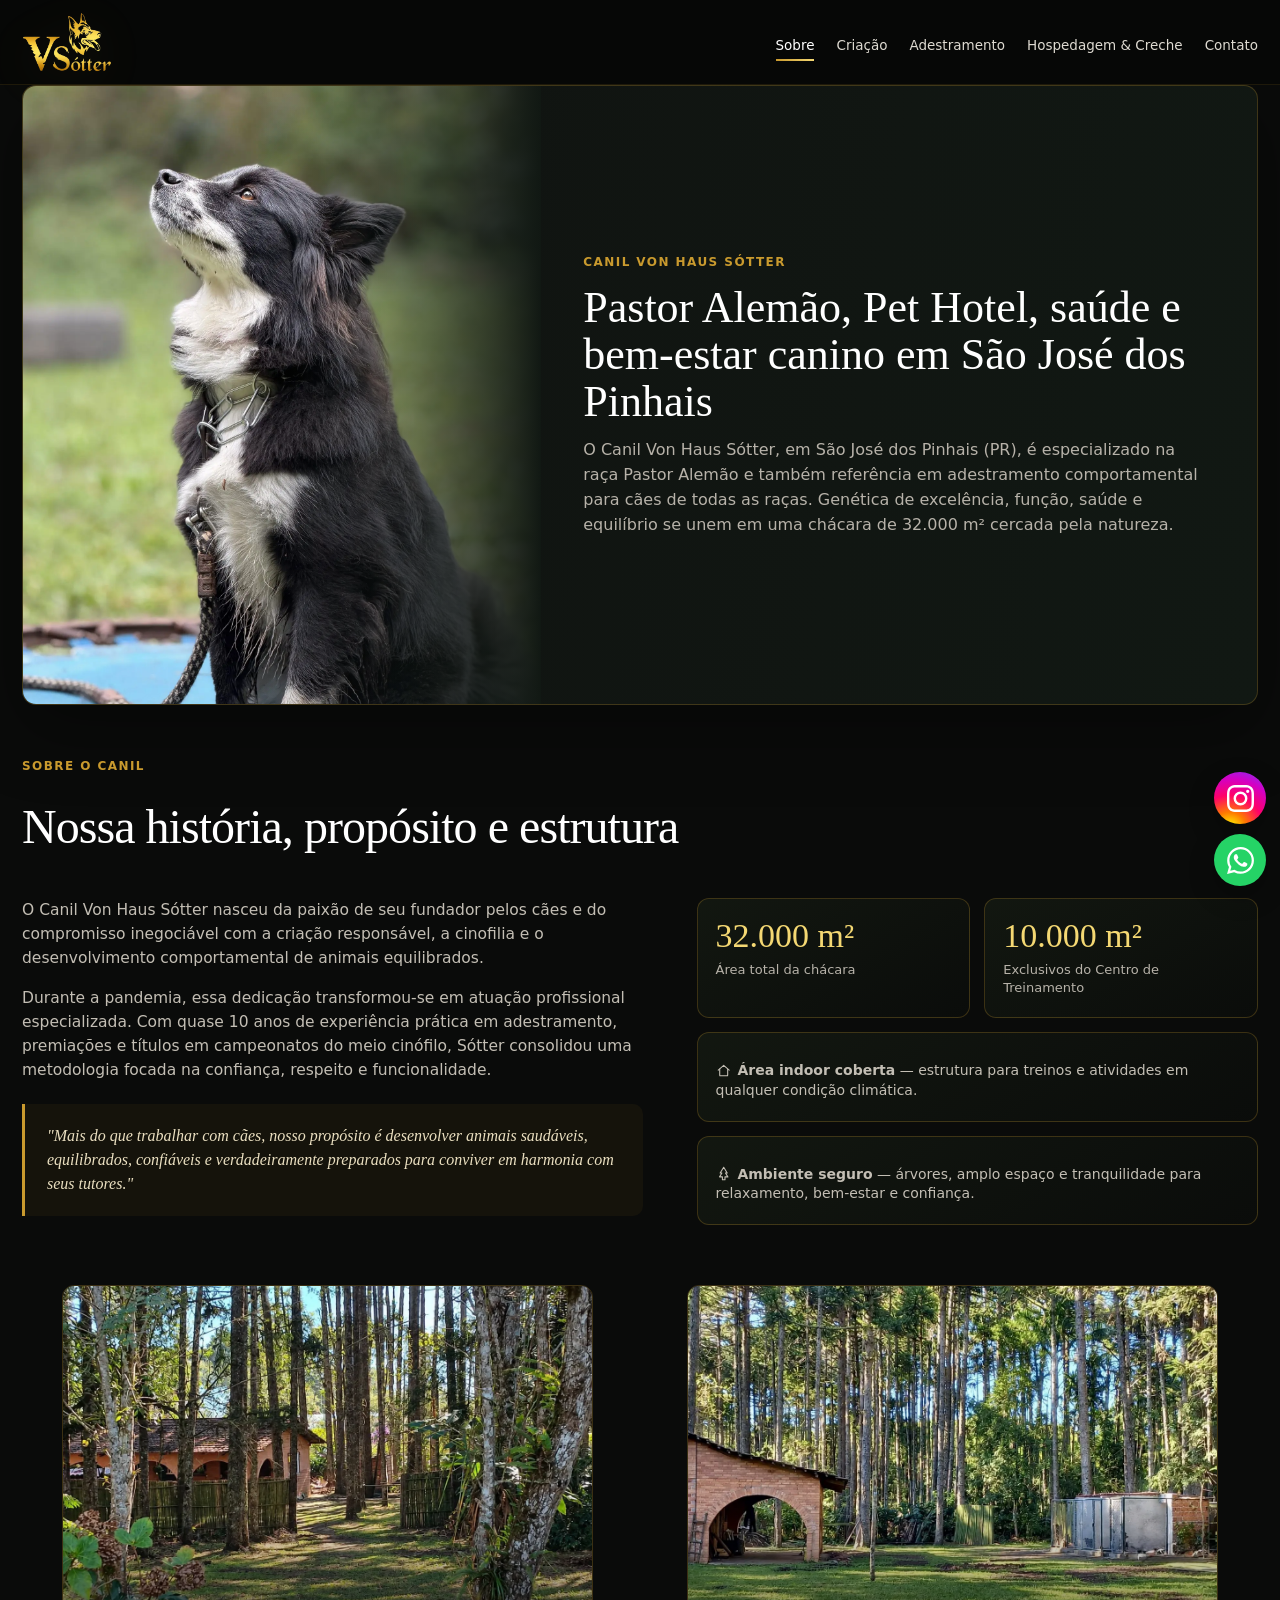
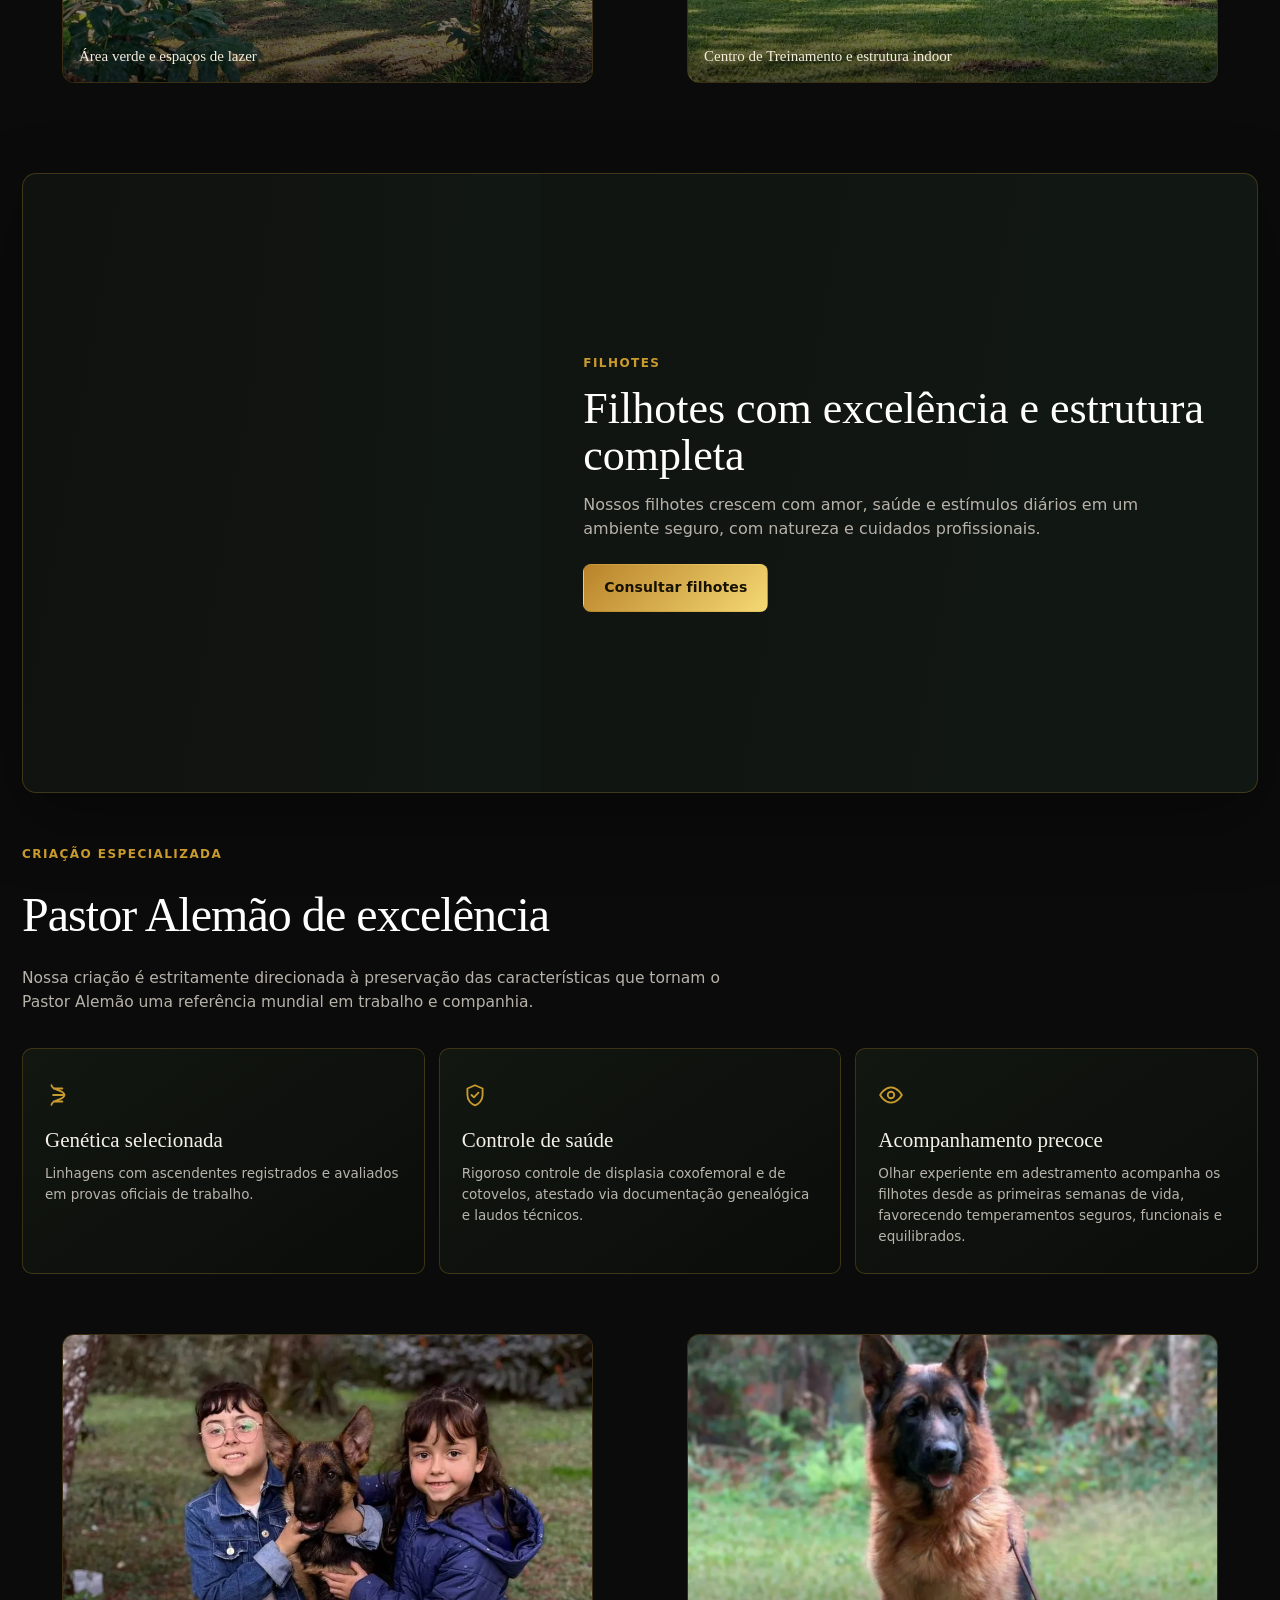
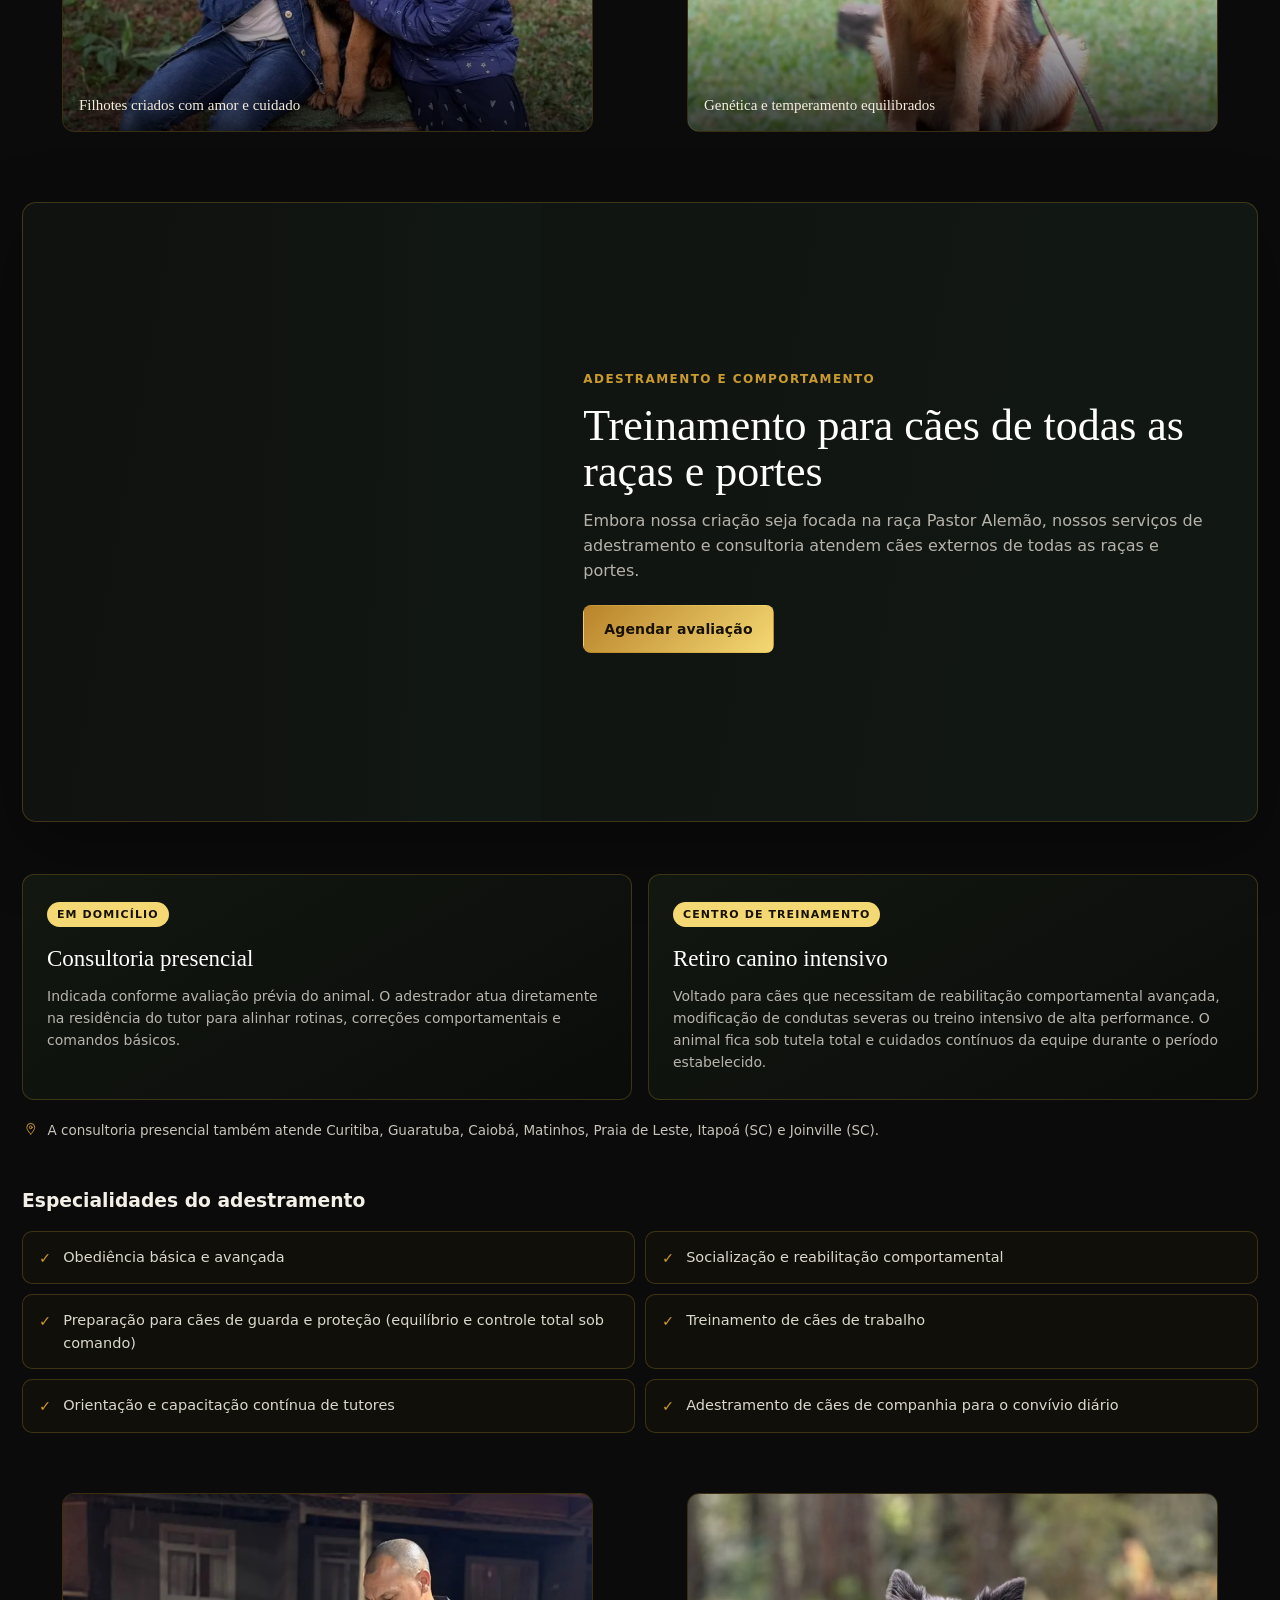
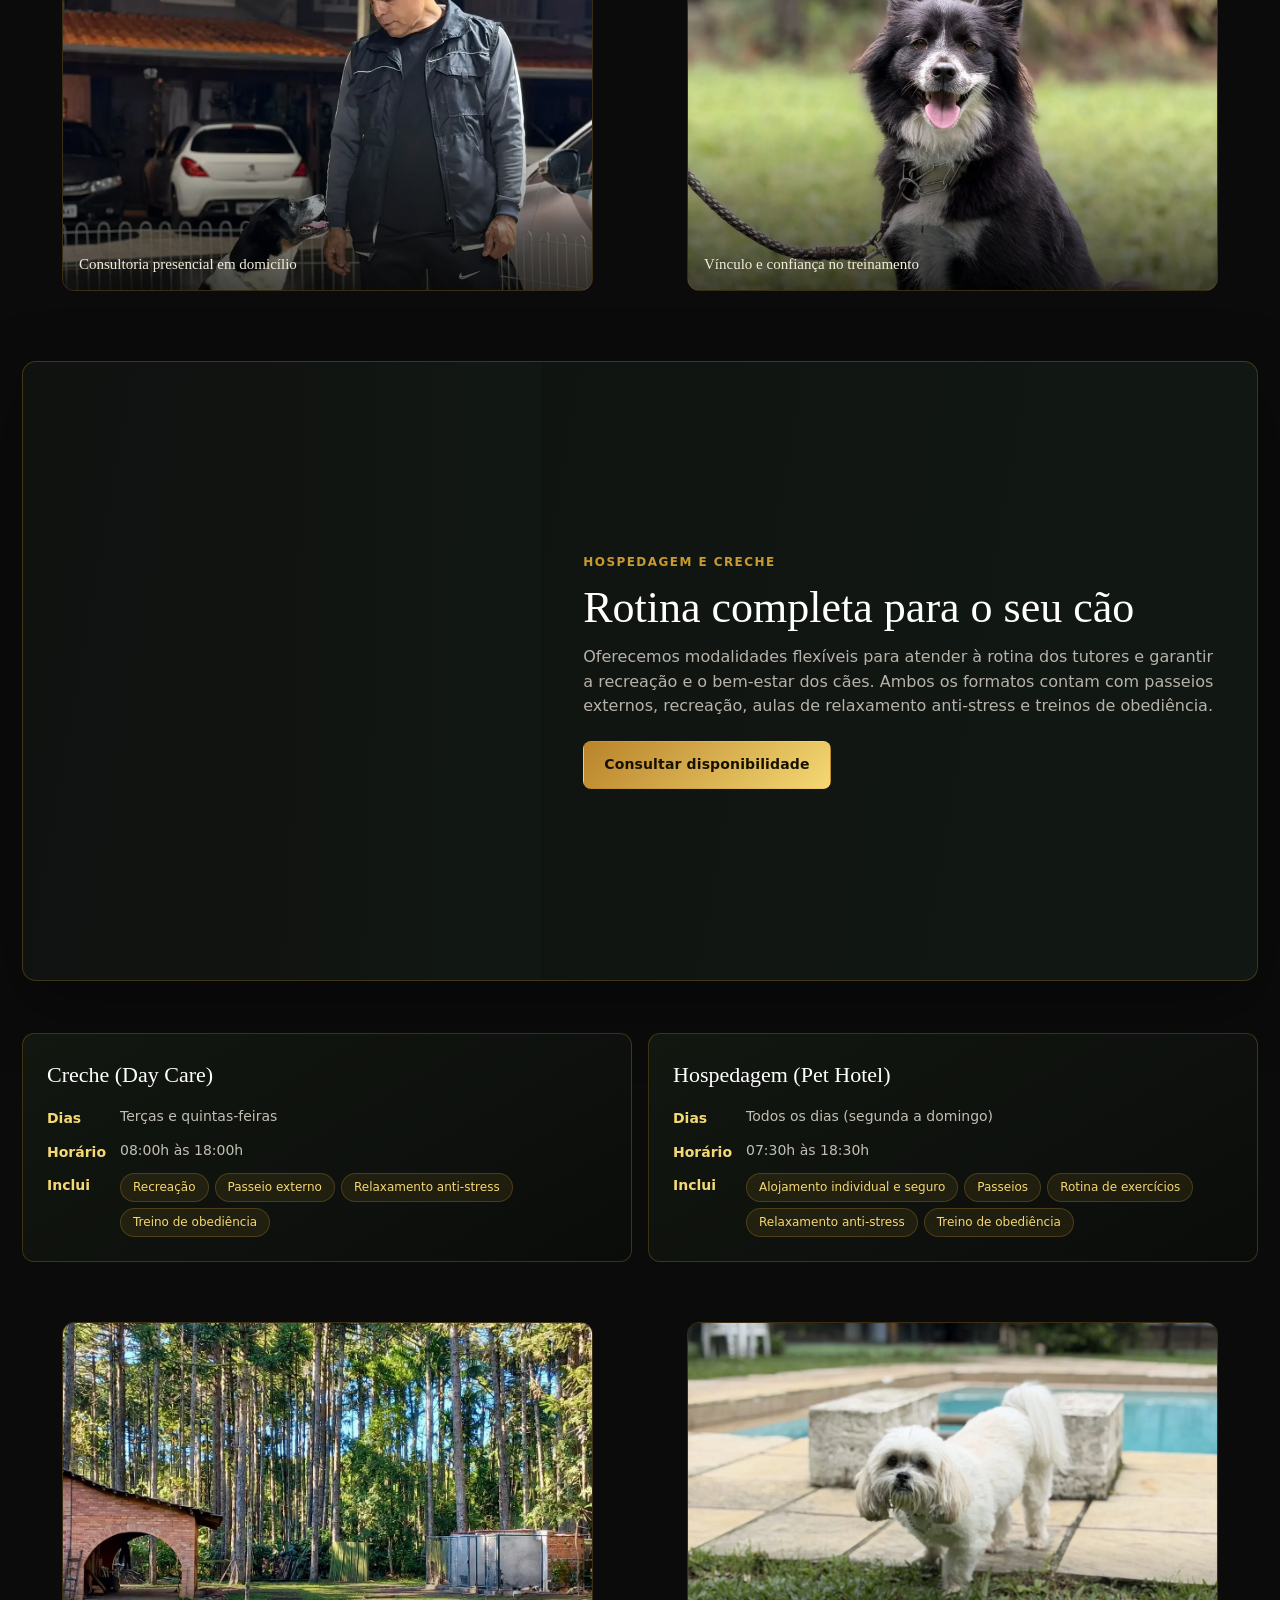
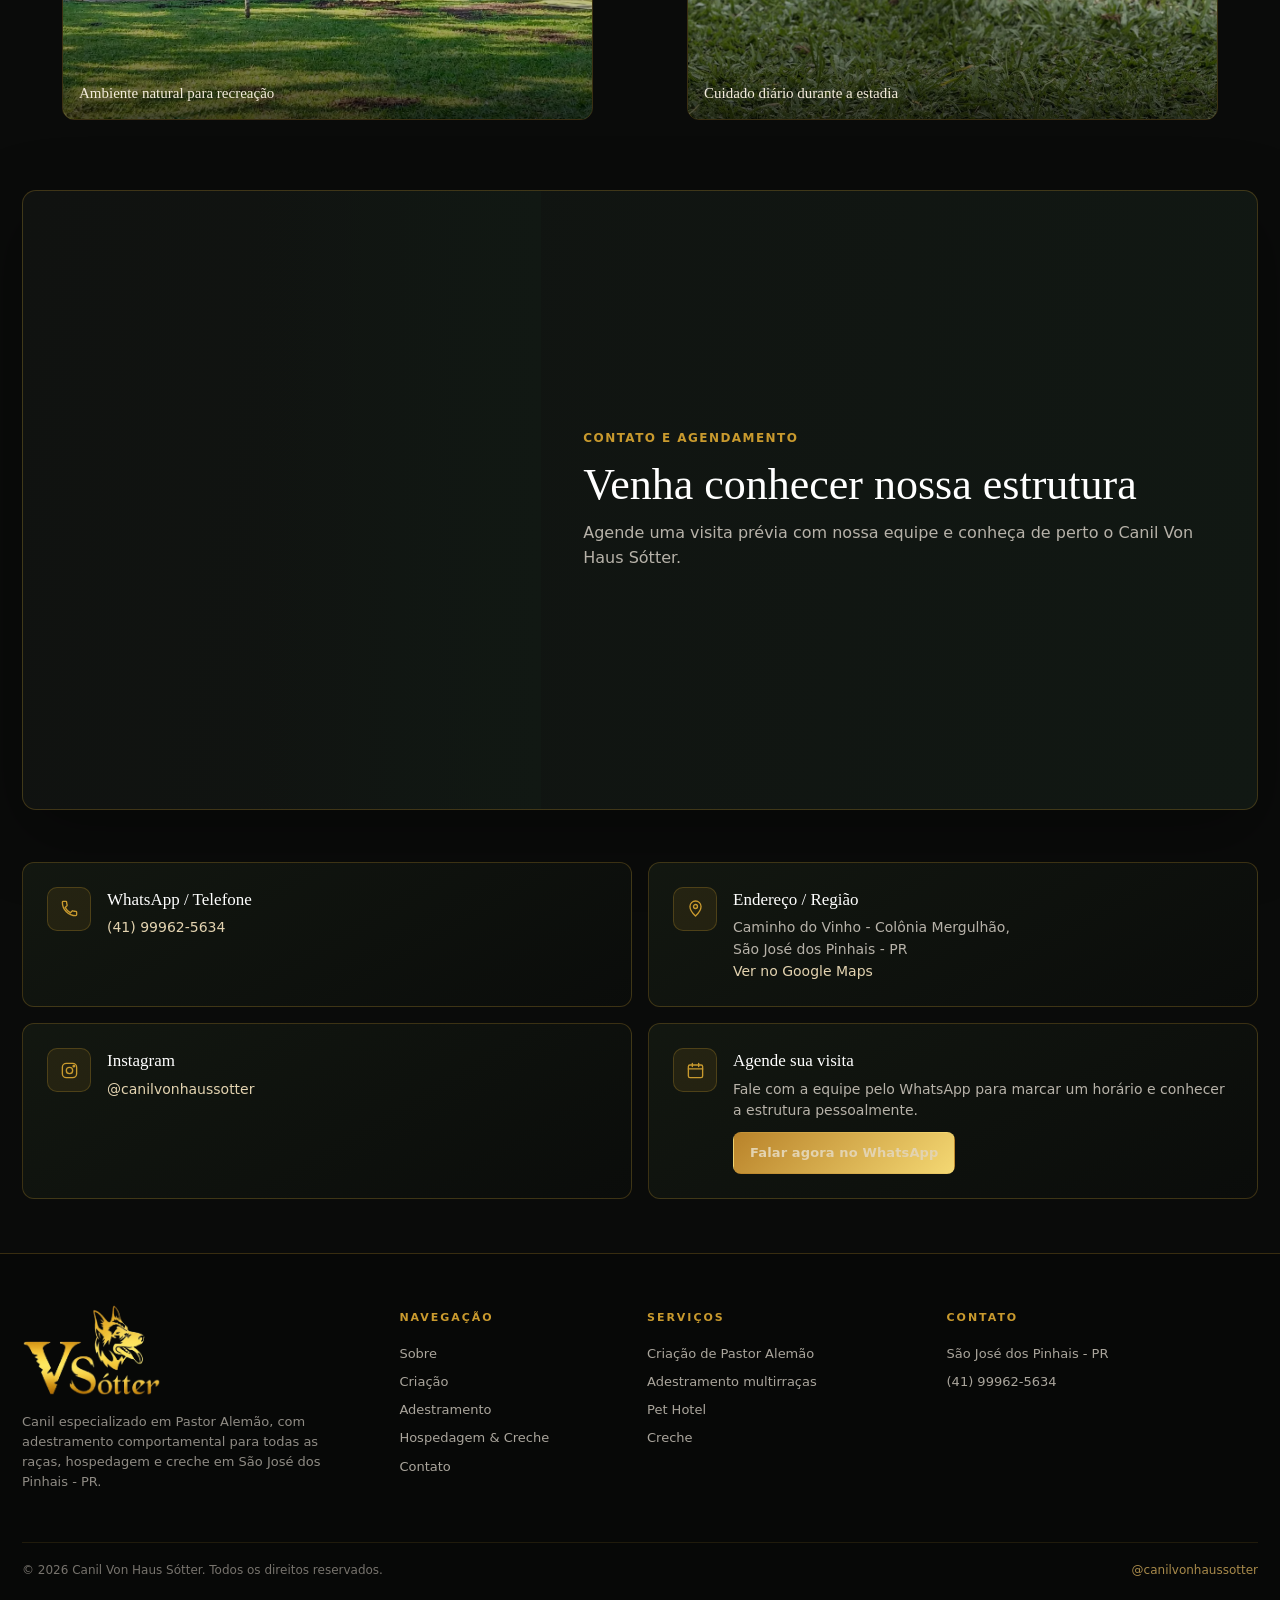
==== index.html @ 79c6e01f "Atualiza todas as referências de URL para o domínio próprio vsotter.com.br Agora que o domínio está " ====
<!DOCTYPE html>
<html lang="pt-BR">
<head>
  <meta charset="utf-8">
  <meta name="viewport" content="width=device-width,initial-scale=1,viewport-fit=cover">
  <meta name="robots" content="index,follow,max-image-preview:large">
  <meta name="theme-color" content="#0a0b0a">
  <title>Canil Von Haus Sótter | Pastor Alemão e Adestramento Canino</title>
  <meta name="description" content="Canil Von Haus Sótter em São José dos Pinhais (PR): criação de Pastor Alemão, adestramento para todas as raças, pet hotel e creche em chácara de 32.000 m².">
  <meta name="keywords" content="Canil Pastor Alemão São José dos Pinhais, filhotes Pastor Alemão Curitiba, adestrador cães todas as raças, pet hotel São José dos Pinhais, creche para cães Curitiba, Canil Von Haus Sótter">
  <meta property="og:type" content="website">
  <meta property="og:locale" content="pt_BR">
  <meta property="og:site_name" content="Canil Von Haus Sótter">
  <meta property="og:title" content="Canil Von Haus Sótter | Pastor Alemão, Adestramento, Hotel e Creche">
  <meta property="og:description" content="Criação especializada em Pastor Alemão, adestramento comportamental para todas as raças, pet hotel e creche em São José dos Pinhais (PR).">
  <meta property="og:image" content="https://vsotter.com.br/assets/site/og-cover.webp">
  <meta property="og:image:width" content="960">
  <meta property="og:image:height" content="480">
  <meta property="og:image:alt" content="Fundador do Canil Von Haus Sótter ao lado de um Pastor Alemão">
  <meta property="og:url" content="https://vsotter.com.br/">
  <meta name="twitter:card" content="summary_large_image">
  <meta name="twitter:title" content="Canil Von Haus Sótter | Pastor Alemão, Adestramento, Hotel e Creche">
  <meta name="twitter:description" content="Criação especializada em Pastor Alemão, adestramento comportamental para todas as raças, pet hotel e creche em São José dos Pinhais (PR).">
  <meta name="twitter:image" content="https://vsotter.com.br/assets/site/og-cover.webp">
  <link rel="canonical" href="https://vsotter.com.br/">
  <link rel="icon" type="image/png" sizes="48x48" href="assets/site/favicon.png">
  <link rel="apple-touch-icon" sizes="180x180" href="assets/site/apple-touch-icon.png">
  <link rel="stylesheet" href="styles.css">
  <script type="application/ld+json">{"@context":"https://schema.org","@type":"LocalBusiness","name":"Canil Von Haus Sótter","image":"https://vsotter.com.br/assets/site/og-cover.webp","url":"https://vsotter.com.br/","description":"Canil especializado em Pastor Alemão, com adestramento comportamental para todas as raças, pet hotel e creche em São José dos Pinhais (PR).","telephone":"+5541999625634","priceRange":"$","address":{"@type":"PostalAddress","streetAddress":"Caminho do Vinho, Colônia Mergulhão","addressLocality":"São José dos Pinhais","addressRegion":"PR","addressCountry":"BR"},"geo":{"@type":"GeoCoordinates","latitude":-25.5672225,"longitude":-49.1308196},"areaServed":[{"@type":"City","name":"São José dos Pinhais","addressRegion":"PR"},{"@type":"City","name":"Curitiba","addressRegion":"PR"},{"@type":"City","name":"Guaratuba","addressRegion":"PR"},{"@type":"City","name":"Caiobá","addressRegion":"PR"},{"@type":"City","name":"Matinhos","addressRegion":"PR"},{"@type":"City","name":"Praia de Leste","addressRegion":"PR"},{"@type":"City","name":"Itapoá","addressRegion":"SC"},{"@type":"City","name":"Joinville","addressRegion":"SC"}],"sameAs":["https://www.instagram.com/canilvonhaussotter/"],"openingHoursSpecification":[{"@type":"OpeningHoursSpecification","dayOfWeek":["Monday","Tuesday","Wednesday","Thursday","Friday"],"opens":"08:00","closes":"17:30"},{"@type":"OpeningHoursSpecification","dayOfWeek":["Saturday","Sunday"],"opens":"09:00","closes":"14:00"}]}</script>
</head>
<body>
  <a class="skip-link" href="#conteudo">Ir para o conteúdo</a>
  <div class="scroll-progress" id="scrollProgress"></div>

  <svg style="position:absolute;width:0;height:0;overflow:hidden" aria-hidden="true"><defs>
    <symbol id="i-bolt" viewBox="0 0 24 24"><path d="M13 2 4 14h6l-1 8 10-12h-6l1-8Z"/></symbol>
    <symbol id="i-pulse" viewBox="0 0 24 24"><path d="M22 12h-4l-3 9L9 3l-3 9H2"/></symbol>
    <symbol id="i-star" viewBox="0 0 24 24"><path d="M12 2.5l2.9 6.6 7.1.7-5.4 4.7 1.6 7-6.2-3.7-6.2 3.7 1.6-7-5.4-4.7 7.1-.7 2.9-6.6Z"/></symbol>
    <symbol id="i-scale" viewBox="0 0 24 24"><path d="M12 3v18M4 7h16M4 7l3 6a3 3 0 0 1-6 0l3-6Zm16 0-3 6a3 3 0 0 0 6 0l-3-6Z"/></symbol>
    <symbol id="i-pin" viewBox="0 0 24 24"><path d="M12 21.5s7-6.5 7-12a7 7 0 1 0-14 0c0 5.5 7 12 7 12Z"/><circle cx="12" cy="9.5" r="2.5"/></symbol>
    <symbol id="i-dna" viewBox="0 0 24 24"><path d="M6 3c0 4.5 12 4.5 12 9s-12 4.5-12 9M8 6h8M7.5 12h9M8 18h8"/></symbol>
    <symbol id="i-shield" viewBox="0 0 24 24"><path d="M12 3l7 3v6c0 5-3.5 8.5-7 9.5-3.5-1-7-4.5-7-9.5V6l7-3Z"/><path d="M8.8 12l2.2 2.2 4.2-4.4"/></symbol>
    <symbol id="i-eye" viewBox="0 0 24 24"><path d="M2 12s3.8-7 10-7 10 7 10 7-3.8 7-10 7-10-7-10-7Z"/><circle cx="12" cy="12" r="3"/></symbol>
    <symbol id="i-home" viewBox="0 0 24 24"><path d="M3.5 11 12 3.8 20.5 11"/><path d="M5.8 9.6V19a1 1 0 0 0 1 1h10.4a1 1 0 0 0 1-1V9.6"/></symbol>
    <symbol id="i-tree" viewBox="0 0 24 24"><path d="M12 2 6.5 11h2.7L5.5 17H10v4.5h4V17h4.5l-3.7-6h2.7L12 2Z"/></symbol>
    <symbol id="i-phone" viewBox="0 0 24 24"><path d="M6.6 10.8c1.4 2.8 3.8 5.2 6.6 6.6l2.2-2.2c.3-.3.7-.4 1-.2 1.1.4 2.3.6 3.6.6.6 0 1 .4 1 1V20c0 .6-.4 1-1 1C10.6 21 3 13.4 3 4c0-.6.4-1 1-1h3.4c.6 0 1 .4 1 1 0 1.3.2 2.5.6 3.6.1.4 0 .8-.2 1L6.6 10.8Z"/></symbol>
    <symbol id="i-camera" viewBox="0 0 24 24"><rect x="3" y="3" width="18" height="18" rx="5"/><circle cx="12" cy="12" r="4"/><circle cx="17.5" cy="6.5" r="1"/></symbol>
    <symbol id="i-calendar" viewBox="0 0 24 24"><rect x="3" y="5" width="18" height="16" rx="2"/><path d="M8 3v4M16 3v4M3 10h18"/></symbol>
    <symbol id="i-chevron-up" viewBox="0 0 24 24"><path d="M5 15l7-7 7 7"/></symbol>
    <symbol id="i-menu" viewBox="0 0 24 24"><path d="M4 7h16M4 12h16M4 17h16"/></symbol>
    <symbol id="i-close" viewBox="0 0 24 24"><path d="M6 6l12 12M18 6 6 18"/></symbol>
  </defs></svg>

  <header class="site-header" id="topo">
    <div class="shell header-inner">
      <a class="brand" href="#sobre" aria-label="Canil Von Haus Sótter - início">
        <img loading="eager" src="assets/site/logo.png" alt="Logo Canil Von Haus Sótter" width="613" height="407" decoding="async" fetchpriority="high">
      </a>
      <nav class="main-nav" id="main-nav" aria-label="Navegação principal">
        <a class="active" href="#sobre">Sobre</a>
        <a href="#criacao">Criação</a>
        <a href="#adestramento">Adestramento</a>
        <a href="#hospedagem">Hospedagem &amp; Creche</a>
        <a href="#contato">Contato</a>
      </nav>
      <button class="menu-toggle" type="button" aria-expanded="false" aria-controls="main-nav" aria-label="Abrir menu">
        <svg class="icon icon-menu" aria-hidden="true"><use href="#i-menu"></use></svg>
        <svg class="icon icon-close" aria-hidden="true"><use href="#i-close"></use></svg>
      </button>
    </div>
  </header>
  <div class="nav-backdrop"></div>

  <main id="conteudo">
    <section class="about-section section-dark" id="sobre">
      <div class="shell section-hero-wrap">
        <div class="section-hero-panel reveal visible">
          <div class="section-hero-image hero-slideshow">
            <img class="active" src="assets/sobre/capa-1.webp" alt="Canil Von Haus Sótter" width="1493" height="1989" loading="eager" decoding="async" fetchpriority="high" style="object-position:center 0%">
            <img src="assets/sobre/capa-2.webp" alt="Cão do Canil Von Haus Sótter em treinamento" width="1600" height="2133" loading="lazy" decoding="async">
            <img src="assets/sobre/capa-3.webp" alt="Fundador do Canil Von Haus Sótter com cão preto e branco" width="1442" height="1922" loading="lazy" decoding="async" style="object-position:center 0%">
          </div>
          <div class="section-hero-copy">
            <p class="kicker">CANIL VON HAUS SÓTTER</p>
            <h1>Pastor Alemão, Pet Hotel, saúde e bem-estar canino em São José dos Pinhais</h1>
            <p>O Canil Von Haus Sótter, em São José dos Pinhais (PR), é especializado na raça Pastor Alemão e também referência em adestramento comportamental para cães de todas as raças. Genética de excelência, função, saúde e equilíbrio se unem em uma chácara de 32.000 m² cercada pela natureza.</p>
          </div>
        </div>
      </div>

      <div class="shell">
        <header class="section-heading reveal">
          <p class="kicker">SOBRE O CANIL</p>
          <h2>Nossa história, propósito e estrutura</h2>
        </header>

        <div class="story">
          <div class="story-copy reveal">
            <p>O Canil Von Haus Sótter nasceu da paixão de seu fundador pelos cães e do compromisso inegociável com a criação responsável, a cinofilia e o desenvolvimento comportamental de animais equilibrados.</p>
            <p>Durante a pandemia, essa dedicação transformou-se em atuação profissional especializada. Com quase 10 anos de experiência prática em adestramento, premiações e títulos em campeonatos do meio cinófilo, Sótter consolidou uma metodologia focada na confiança, respeito e funcionalidade.</p>
            <blockquote class="story-quote">"Mais do que trabalhar com cães, nosso propósito é desenvolver animais saudáveis, equilibrados, confiáveis e verdadeiramente preparados para conviver em harmonia com seus tutores."</blockquote>
          </div>
          <div class="facts-grid reveal reveal-delay">
            <div class="fact-card"><span class="fact-num">32.000 m²</span><span class="fact-label">Área total da chácara</span></div>
            <div class="fact-card"><span class="fact-num">10.000 m²</span><span class="fact-label">Exclusivos do Centro de Treinamento</span></div>
            <div class="fact-card fact-wide"><span class="fact-label"><svg class="icon icon-inline"><use href="#i-home"/></svg> <b>Área indoor coberta</b> — estrutura para treinos e atividades em qualquer condição climática.</span></div>
            <div class="fact-card fact-wide"><span class="fact-label"><svg class="icon icon-inline"><use href="#i-tree"/></svg> <b>Ambiente seguro</b> — árvores, amplo espaço e tranquilidade para relaxamento, bem-estar e confiança.</span></div>
          </div>
        </div>

        <div class="structure-photos reveal reveal-delay">
          <figure class="structure-photo"><img src="assets/sobre/detalhe-1.webp" alt="Área verde e piscina do Canil Von Haus Sótter" width="1600" height="900" loading="lazy" decoding="async"><figcaption>Área verde e espaços de lazer</figcaption></figure>
          <figure class="structure-photo"><img src="assets/sobre/detalhe-2.webp" alt="Centro de treinamento e estrutura indoor do canil" width="1600" height="900" loading="lazy" decoding="async"><figcaption>Centro de Treinamento e estrutura indoor</figcaption></figure>
        </div>
      </div>
    </section>

    <section class="creation-section section-dark" id="criacao">
      <div class="shell section-hero-wrap">
        <div class="section-hero-panel reveal">
          <div class="section-hero-image hero-slideshow">
            <img class="active" src="assets/criacao/capa-1.webp" alt="Pastor Alemão do Canil Von Haus Sótter" width="796" height="1048" loading="lazy" decoding="async">
            <img src="assets/criacao/capa-2.webp" alt="Fundador com filhote de Malinois no colo" width="960" height="1280" loading="lazy" decoding="async">
            <img src="assets/criacao/capa-3.webp" alt="Dois filhotes de Pastor Alemão do Canil Von Haus Sótter" width="1600" height="2523" loading="lazy" decoding="async">
            <img src="assets/criacao/capa-4.webp" alt="Filhote de Malinois na coleira" width="960" height="1280" loading="lazy" decoding="async">
          </div>
          <div class="section-hero-copy">
            <p class="kicker">FILHOTES</p>
            <h2>Filhotes com excelência e estrutura completa</h2>
            <p>Nossos filhotes crescem com amor, saúde e estímulos diários em um ambiente seguro, com natureza e cuidados profissionais.</p>
            <div class="actions">
              <a class="btn btn-gold" href="https://wa.me/5541999625634?text=Ol%C3%A1%21%20Vim%20pelo%20site%20do%20Canil%20Von%20Haus%20Sótter%20e%20quero%20consultar%20filhotes%20dispon%C3%ADveis." target="_blank" rel="noopener noreferrer">Consultar filhotes</a>
            </div>
          </div>
        </div>
      </div>

      <div class="shell">
        <header class="section-heading reveal">
          <p class="kicker">CRIAÇÃO ESPECIALIZADA</p>
          <h2>Pastor Alemão de excelência</h2>
          <p>Nossa criação é estritamente direcionada à preservação das características que tornam o Pastor Alemão uma referência mundial em trabalho e companhia.</p>
        </header>

        <div class="feature-grid">
          <article class="feature-card reveal"><span class="f-icon"><svg class="icon"><use href="#i-dna"/></svg></span><h3>Genética selecionada</h3><p>Linhagens com ascendentes registrados e avaliados em provas oficiais de trabalho.</p></article>
          <article class="feature-card reveal"><span class="f-icon"><svg class="icon"><use href="#i-shield"/></svg></span><h3>Controle de saúde</h3><p>Rigoroso controle de displasia coxofemoral e de cotovelos, atestado via documentação genealógica e laudos técnicos.</p></article>
          <article class="feature-card reveal"><span class="f-icon"><svg class="icon"><use href="#i-eye"/></svg></span><h3>Acompanhamento precoce</h3><p>Olhar experiente em adestramento acompanha os filhotes desde as primeiras semanas de vida, favorecendo temperamentos seguros, funcionais e equilibrados.</p></article>
        </div>

        <div class="breed-photos reveal reveal-delay">
          <figure class="structure-photo"><img src="assets/criacao/detalhe-1.webp" alt="Crianças com filhote de Pastor Alemão do Canil Von Haus Sótter" width="960" height="1280" loading="lazy" decoding="async" style="object-position:center 18%"><figcaption>Filhotes criados com amor e cuidado</figcaption></figure>
          <figure class="structure-photo"><img src="assets/criacao/detalhe-2.webp" alt="Pastor Alemão adulto do Canil Von Haus Sótter" width="1376" height="1600" loading="lazy" decoding="async" style="object-position:center 28%"><figcaption>Genética e temperamento equilibrados</figcaption></figure>
        </div>
      </div>
    </section>

    <section class="training-section section-dark" id="adestramento">
      <div class="shell section-hero-wrap">
        <div class="section-hero-panel reveal">
          <div class="section-hero-image hero-slideshow">
            <img class="active" src="assets/adestramento/capa-1.webp" alt="Adestramento de cão de todas as raças no Canil Von Haus Sótter" width="960" height="1280" loading="lazy" decoding="async">
            <img src="assets/adestramento/capa-2.webp" alt="Filhote em treinamento sobre plataforma de obstáculo" width="960" height="1280" loading="lazy" decoding="async">
            <img src="assets/adestramento/capa-3.webp" alt="Adestrador com cão treinando sobre tronco" width="1600" height="2133" loading="lazy" decoding="async">
          </div>
          <div class="section-hero-copy">
            <p class="kicker">ADESTRAMENTO E COMPORTAMENTO</p>
            <h2>Treinamento para cães de todas as raças e portes</h2>
            <p>Embora nossa criação seja focada na raça Pastor Alemão, nossos serviços de adestramento e consultoria atendem cães externos de todas as raças e portes.</p>
            <div class="actions">
              <a class="btn btn-gold" href="https://wa.me/5541999625634?text=Ol%C3%A1%21%20Vim%20pelo%20site%20e%20gostaria%20de%20agendar%20uma%20avalia%C3%A7%C3%A3o%20para%20adestramento." target="_blank" rel="noopener noreferrer">Agendar avaliação</a>
            </div>
          </div>
        </div>
      </div>

      <div class="shell">
        <div class="training-layout">
          <article class="modality-card reveal"><span class="m-tag">Em domicílio</span><h3>Consultoria presencial</h3><p>Indicada conforme avaliação prévia do animal. O adestrador atua diretamente na residência do tutor para alinhar rotinas, correções comportamentais e comandos básicos.</p></article>
          <article class="modality-card reveal reveal-delay"><span class="m-tag">Centro de treinamento</span><h3>Retiro canino intensivo</h3><p>Voltado para cães que necessitam de reabilitação comportamental avançada, modificação de condutas severas ou treino intensivo de alta performance. O animal fica sob tutela total e cuidados contínuos da equipe durante o período estabelecido.</p></article>
        </div>

        <div class="service-area-note reveal">
          <svg class="icon" aria-hidden="true"><use href="#i-pin"/></svg>
          <span>A consultoria presencial também atende Curitiba, Guaratuba, Caiobá, Matinhos, Praia de Leste, Itapoá (SC) e Joinville (SC).</span>
        </div>

        <div class="reveal specialties-block">
          <h3 class="section-heading" style="margin-bottom:16px">Especialidades do adestramento</h3>
          <ul class="specialty-list">
            <li>Obediência básica e avançada</li>
            <li>Socialização e reabilitação comportamental</li>
            <li>Preparação para cães de guarda e proteção (equilíbrio e controle total sob comando)</li>
            <li>Treinamento de cães de trabalho</li>
            <li>Orientação e capacitação contínua de tutores</li>
            <li>Adestramento de cães de companhia para o convívio diário</li>
          </ul>
        </div>

        <div class="breed-photos reveal reveal-delay">
          <figure class="structure-photo"><img src="assets/adestramento/detalhe-1.webp" alt="Adestramento em domicílio com cão de outra raça no Canil Von Haus Sótter" width="960" height="1280" loading="lazy" decoding="async" style="object-position:center 12%"><figcaption>Consultoria presencial em domicílio</figcaption></figure>
          <figure class="structure-photo"><img src="assets/adestramento/detalhe-2.webp" alt="Cão em treinamento de obstáculo no Canil Von Haus Sótter" width="1600" height="2133" loading="lazy" decoding="async" style="object-position:center 25%"><figcaption>Vínculo e confiança no treinamento</figcaption></figure>
        </div>
      </div>
    </section>

    <section class="stay-section section-dark" id="hospedagem">
      <div class="shell section-hero-wrap">
        <div class="section-hero-panel reveal">
          <div class="section-hero-image hero-slideshow">
            <img class="active" src="assets/hospedagem/capa-1.webp" alt="Pastor Alemão relaxado durante a hospedagem no Canil Von Haus Sótter" width="960" height="1280" loading="lazy" decoding="async">
            <img src="assets/hospedagem/capa-2.webp" alt="Área externa e estrutura do Canil Von Haus Sótter cercada por natureza" width="960" height="1280" loading="lazy" decoding="async">
            <img src="assets/hospedagem/capa-3.webp" alt="Cão relaxado no jardim durante a hospedagem" width="1600" height="2133" loading="lazy" decoding="async">
          </div>
          <div class="section-hero-copy">
            <p class="kicker">HOSPEDAGEM E CRECHE</p>
            <h2>Rotina completa para o seu cão</h2>
            <p>Oferecemos modalidades flexíveis para atender à rotina dos tutores e garantir a recreação e o bem-estar dos cães. Ambos os formatos contam com passeios externos, recreação, aulas de relaxamento anti-stress e treinos de obediência.</p>
            <div class="actions">
              <a class="btn btn-gold" href="https://wa.me/5541999625634?text=Ol%C3%A1%21%20Vim%20pelo%20site%20e%20gostaria%20de%20consultar%20disponibilidade%20de%20hospedagem%2Fcreche." target="_blank" rel="noopener noreferrer">Consultar disponibilidade</a>
            </div>
          </div>
        </div>
      </div>

      <div class="shell">
        <div class="stay-cards reveal">
          <div class="stay-card">
            <h3>Creche (Day Care)</h3>
            <dl>
              <dt>Dias</dt><dd>Terças e quintas-feiras</dd>
              <dt>Horário</dt><dd>08:00h às 18:00h</dd>
              <dt>Inclui</dt><dd class="pill-list"><span class="pill">Recreação</span><span class="pill">Passeio externo</span><span class="pill">Relaxamento anti-stress</span><span class="pill">Treino de obediência</span></dd>
            </dl>
          </div>
          <div class="stay-card">
            <h3>Hospedagem (Pet Hotel)</h3>
            <dl>
              <dt>Dias</dt><dd>Todos os dias (segunda a domingo)</dd>
              <dt>Horário</dt><dd>07:30h às 18:30h</dd>
              <dt>Inclui</dt><dd class="pill-list"><span class="pill">Alojamento individual e seguro</span><span class="pill">Passeios</span><span class="pill">Rotina de exercícios</span><span class="pill">Relaxamento anti-stress</span><span class="pill">Treino de obediência</span></dd>
            </dl>
          </div>
        </div>

        <div class="breed-photos reveal reveal-delay">
          <figure class="structure-photo"><img src="assets/hospedagem/detalhe-1.webp" alt="Estrutura do Canil Von Haus Sótter em meio à natureza" width="1600" height="900" loading="lazy" decoding="async"><figcaption>Ambiente natural para recreação</figcaption></figure>
          <figure class="structure-photo"><img src="assets/hospedagem/detalhe-2.webp" alt="Cão pequeno relaxado na área da piscina do Canil Von Haus Sótter" width="1600" height="2133" loading="lazy" decoding="async" style="object-position:center 45%"><figcaption>Cuidado diário durante a estadia</figcaption></figure>
        </div>
      </div>
    </section>

    <section class="contact-section section-dark" id="contato">
      <div class="shell section-hero-wrap">
        <div class="section-hero-panel reveal">
          <div class="section-hero-image hero-slideshow">
            <img class="active" src="assets/contato/capa-1.webp" alt="Equipe do Canil Von Haus Sótter" width="960" height="1280" loading="lazy" decoding="async">
            <img src="assets/contato/capa-2.webp" alt="Cão treinado do Canil Von Haus Sótter" width="960" height="1280" loading="lazy" decoding="async" style="object-position:center 0%">
            <img src="assets/contato/capa-3.webp" alt="Fundador do Canil Von Haus Sótter premiado em campeonato com Pastor Alemão" width="853" height="1280" loading="lazy" decoding="async">
          </div>
          <div class="section-hero-copy">
            <p class="kicker">CONTATO E AGENDAMENTO</p>
            <h2>Venha conhecer nossa estrutura</h2>
            <p>Agende uma visita prévia com nossa equipe e conheça de perto o Canil Von Haus Sótter.</p>
          </div>
        </div>
      </div>

      <div class="shell">
        <div class="contact-layout">
          <div class="contact-card reveal">
            <span class="c-icon"><svg class="icon"><use href="#i-phone"/></svg></span>
            <div><h3>WhatsApp / Telefone</h3><p><a href="https://wa.me/5541999625634?text=Ol%C3%A1%21%20Vim%20pelo%20site%20e%20gostaria%20de%20mais%20informa%C3%A7%C3%B5es%20sobre%20o%20Canil%20Von%20Haus%20Sótter." target="_blank" rel="noopener noreferrer">(41) 99962-5634</a></p></div>
          </div>
          <div class="contact-card reveal">
            <span class="c-icon"><svg class="icon"><use href="#i-pin"/></svg></span>
            <div><h3>Endereço / Região</h3><p>Caminho do Vinho - Colônia Mergulhão,<br>São José dos Pinhais - PR<br><a href="https://www.google.com/maps?cid=12407108134449775127" target="_blank" rel="noopener">Ver no Google Maps</a></p></div>
          </div>
          <div class="contact-card reveal">
            <span class="c-icon"><svg class="icon"><use href="#i-camera"/></svg></span>
            <div><h3>Instagram</h3><p><a href="https://www.instagram.com/canilvonhaussotter/" target="_blank" rel="noopener">@canilvonhaussotter</a></p></div>
          </div>
          <div class="contact-card reveal">
            <span class="c-icon"><svg class="icon"><use href="#i-calendar"/></svg></span>
            <div><h3>Agende sua visita</h3><p>Fale com a equipe pelo WhatsApp para marcar um horário e conhecer a estrutura pessoalmente.</p><a class="btn btn-gold btn-small" href="https://wa.me/5541999625634?text=Ol%C3%A1%21%20Vim%20pelo%20site%20e%20gostaria%20de%20agendar%20uma%20visita." target="_blank" rel="noopener noreferrer">Falar agora no WhatsApp</a></div>
          </div>
        </div>
      </div>
    </section>
  </main>

  <footer class="site-footer">
    <div class="shell footer-grid">
      <div class="footer-brand">
        <img src="assets/site/logo.png" alt="Logo Canil Von Haus Sótter" width="613" height="407" loading="lazy" decoding="async">
        <p>Canil especializado em Pastor Alemão, com adestramento comportamental para todas as raças, hospedagem e creche em São José dos Pinhais - PR.</p>
      </div>
      <div class="footer-col"><h3>Navegação</h3><a href="#sobre">Sobre</a><a href="#criacao">Criação</a><a href="#adestramento">Adestramento</a><a href="#hospedagem">Hospedagem &amp; Creche</a><a href="#contato">Contato</a></div>
      <div class="footer-col"><h3>Serviços</h3><span>Criação de Pastor Alemão</span><span>Adestramento multirraças</span><span>Pet Hotel</span><span>Creche</span></div>
      <div class="footer-col"><h3>Contato</h3><span>São José dos Pinhais - PR</span><span>(41) 99962-5634</span></div>
    </div>
    <div class="shell footer-bottom"><span>&copy; <span id="year">2026</span> Canil Von Haus Sótter. Todos os direitos reservados.</span><a href="https://www.instagram.com/canilvonhaussotter/" target="_blank" rel="noopener">@canilvonhaussotter</a></div>
  </footer>

  <button class="back-to-top" id="backToTop" aria-label="Voltar ao topo" type="button"><svg class="icon"><use href="#i-chevron-up"/></svg></button>

  <div class="floating-social">
    <a class="fs-instagram" href="https://www.instagram.com/canilvonhaussotter/" target="_blank" rel="noopener" aria-label="Instagram"><svg viewBox="0 0 24 24" aria-hidden="true"><path d="M12 2.16c3.2 0 3.58.012 4.85.07 1.17.054 1.8.249 2.23.415.56.217.96.477 1.38.896.42.42.68.819.9 1.381.16.422.36 1.057.41 2.227.06 1.266.07 1.646.07 4.85s-.01 3.585-.07 4.85c-.05 1.17-.25 1.805-.41 2.227-.22.562-.48.96-.9 1.382-.42.419-.82.679-1.38.896-.42.164-1.06.36-2.23.413-1.27.057-1.65.07-4.85.07s-3.59-.015-4.86-.074c-1.17-.061-1.82-.256-2.24-.421-.57-.224-.96-.479-1.38-.899-.42-.419-.68-.824-.9-1.38-.16-.42-.36-1.065-.42-2.235-.05-1.26-.06-1.649-.06-4.845 0-3.196.01-3.586.06-4.861.06-1.17.26-1.814.42-2.234.22-.57.48-.96.9-1.381.42-.419.81-.689 1.38-.898.42-.166 1.05-.361 2.22-.421 1.28-.045 1.65-.06 4.86-.06zM12 0C8.74 0 8.33.015 7.05.072 5.78.132 4.9.333 4.14.63c-.79.306-1.46.717-2.13 1.384S.94 3.35.63 4.14C.33 4.905.13 5.775.07 7.053.01 8.333 0 8.74 0 12s.01 3.667.07 4.947c.06 1.277.26 2.148.56 2.913.3.788.71 1.459 1.38 2.126.67.666 1.34 1.079 2.13 1.384.76.296 1.64.499 2.91.558C8.33 23.988 8.74 24 12 24s3.67-.015 4.95-.072c1.27-.06 2.15-.262 2.91-.558.79-.306 1.46-.718 2.13-1.384.66-.667 1.08-1.335 1.38-2.126.3-.765.5-1.636.56-2.913.06-1.28.07-1.687.07-4.947s-.01-3.667-.07-4.947c-.06-1.277-.26-2.149-.56-2.913-.3-.789-.72-1.459-1.38-2.126C21.32 1.347 20.65.935 19.86.63c-.76-.297-1.64-.499-2.91-.558C15.67.012 15.26 0 12 0zm0 5.838a6.162 6.162 0 1 0 0 12.324 6.162 6.162 0 0 0 0-12.324zM12 16a4 4 0 1 1 0-8 4 4 0 0 1 0 8zm6.406-11.845a1.44 1.44 0 1 0 0 2.881 1.44 1.44 0 0 0 0-2.881z"/></svg></a>
    <a class="fs-whatsapp" href="https://wa.me/5541999625634?text=Ol%C3%A1%21%20Vim%20pelo%20site%20do%20Canil%20Von%20Haus%20Sótter%20e%20gostaria%20de%20mais%20informa%C3%A7%C3%B5es." target="_blank" rel="noopener noreferrer" aria-label="WhatsApp"><svg viewBox="0 0 24 24" aria-hidden="true"><path d="M17.472 14.382c-.297-.149-1.758-.867-2.03-.967-.273-.099-.471-.148-.67.15-.197.297-.767.966-.94 1.164-.173.199-.347.223-.644.075-.297-.15-1.255-.463-2.39-1.475-.883-.788-1.48-1.761-1.653-2.059-.173-.297-.018-.458.13-.606.134-.133.298-.347.446-.52.149-.174.198-.298.298-.497.099-.198.05-.371-.025-.52-.075-.149-.669-1.612-.916-2.207-.242-.579-.487-.5-.669-.51-.173-.008-.371-.01-.57-.01-.198 0-.52.074-.792.372-.272.297-1.04 1.016-1.04 2.479 0 1.462 1.065 2.875 1.213 3.074.149.198 2.096 3.2 5.077 4.487.709.306 1.262.489 1.694.625.712.227 1.36.195 1.871.118.571-.085 1.758-.719 2.006-1.413.248-.694.248-1.289.173-1.413-.074-.124-.272-.198-.57-.347m-5.421 7.403h-.004a9.87 9.87 0 01-5.031-1.378l-.361-.214-3.741.982.998-3.648-.235-.374a9.86 9.86 0 01-1.51-5.26c.001-5.45 4.436-9.884 9.888-9.884 2.64 0 5.122 1.03 6.988 2.898a9.825 9.825 0 012.893 6.994c-.003 5.45-4.437 9.884-9.885 9.884m8.413-18.297A11.815 11.815 0 0012.05 0C5.495 0 .16 5.335.157 11.892c0 2.096.547 4.142 1.588 5.945L.057 24l6.305-1.654a11.882 11.882 0 005.683 1.448h.005c6.554 0 11.89-5.335 11.893-11.893a11.821 11.821 0 00-3.48-8.413z"/></svg></a>
  </div>

  <script src="app.js"></script>
</body>
</html>
---- styles.css ----
:root{
  --bg:#0a0b0a;
  --bg2:#0d100d;
  --panel:#12160f;
  --panel2:#161b13;
  --gold:#c99a2e;
  --gold2:#f4d873;
  --gold3:#8a6a1e;
  --line:rgba(201,154,46,.25);
  --text:#f5f0e7;
  --muted:#b7b2a9;
  --radius:18px;
  --shadow:0 24px 70px rgba(0,0,0,.35);
}
*{box-sizing:border-box}
section[id]{scroll-margin-top:41px}
#sobre{scroll-margin-top:85px}
html{scroll-behavior:smooth;background:var(--bg);overscroll-behavior-x:none}
body{margin:0;background:var(--bg);color:var(--text);font-family:Inter,ui-sans-serif,system-ui,-apple-system,BlinkMacSystemFont,"Segoe UI",sans-serif;line-height:1.55;overflow-x:hidden;overscroll-behavior-x:none;width:100%}
body.menu-open{overflow:hidden}
a{color:inherit;text-decoration:none}
img{max-width:100%;display:block}
button{font:inherit}
.icon{width:1em;height:1em;display:inline-block;vertical-align:-0.15em;fill:none;stroke:currentColor;stroke-width:1.7;stroke-linecap:round;stroke-linejoin:round;flex:0 0 auto}
.icon-inline{width:1.1em;height:1.1em;vertical-align:-0.2em;margin-right:2px}
.shell{width:min(1240px,calc(100% - 44px));margin-inline:auto}
.skip-link{position:fixed;left:16px;top:-70px;background:var(--gold);color:#161200;padding:10px 14px;z-index:9999;border-radius:8px;font-weight:800}.skip-link:focus{top:16px}
.section-dark{background:var(--bg)}
.section-alt{background:linear-gradient(180deg,rgba(18,22,15,.6),rgba(10,11,10,0))}

.scroll-progress{position:fixed;top:0;left:0;height:2px;width:100%;transform:scaleX(0);transform-origin:left;background:linear-gradient(90deg,var(--gold),var(--gold2));z-index:1100;transition:transform .1s linear}

.site-header{position:sticky;top:0;z-index:1000;background:rgba(7,8,7,.92);backdrop-filter:blur(18px);border-bottom:1px solid rgba(201,154,46,.12);transition:.3s ease}
.site-header.scrolled{box-shadow:0 10px 40px rgba(0,0,0,.35)}
.header-inner{height:84px;display:flex;align-items:center;gap:18px}
.brand{display:flex;align-items:center;flex:0 0 auto}
.brand img{width:auto;height:60px;max-width:170px;object-fit:contain;filter:drop-shadow(0 8px 24px rgba(201,154,46,.12))}
.main-nav{display:flex;align-items:center;gap:22px;margin-left:auto}
.main-nav a:not(.btn){font-size:13.5px;color:#dedad1;position:relative;padding:32px 0 25px;white-space:nowrap;transition:.25s ease}
.main-nav a:not(.btn):after{content:"";position:absolute;height:2px;width:0;left:0;bottom:20px;background:linear-gradient(90deg,var(--gold),var(--gold2));transition:.25s ease}
.main-nav a:not(.btn):hover,.main-nav a:not(.btn).active{color:#fff}.main-nav a:not(.btn):hover:after,.main-nav a:not(.btn).active:after{width:100%}
a.header-cta{margin-left:10px;white-space:nowrap;min-height:38px;padding:0 18px;font-size:12.5px}
.menu-toggle{display:none;position:relative;z-index:1300;margin-left:auto;background:none;border:0;color:var(--gold2);width:42px;height:42px;padding:8px;cursor:pointer;align-items:center;justify-content:center}
.menu-toggle .icon{width:24px;height:24px}
.menu-toggle .icon-close{display:none}
.menu-toggle[aria-expanded="true"] .icon-menu{display:none}
.menu-toggle[aria-expanded="true"] .icon-close{display:block}
.nav-backdrop{position:fixed;inset:0;background:rgba(5,6,5,.65);backdrop-filter:blur(2px);opacity:0;pointer-events:none;transition:opacity .3s ease;z-index:900}
body.menu-open .nav-backdrop{opacity:1;pointer-events:auto}

.btn{display:inline-flex;align-items:center;justify-content:center;gap:9px;min-height:48px;padding:0 20px;border-radius:8px;font-weight:800;font-size:14px;letter-spacing:.01em;border:1px solid transparent;transition:transform .25s ease,box-shadow .25s ease,background .25s ease,border-color .25s ease}
.btn:hover{transform:translateY(-2px)}
.btn-gold{background:linear-gradient(135deg,#b9832a,var(--gold2));color:#171200}
.btn-gold:hover{box-shadow:0 10px 24px rgba(0,0,0,.25)}
.btn-outline{border-color:rgba(201,154,46,.55);color:#f5e4bd;background:rgba(0,0,0,.16)}
.btn-outline:hover{border-color:var(--gold2);background:rgba(201,154,46,.08)}
.btn-small{min-height:42px;padding-inline:16px;font-size:13px;margin-top:10px}
.actions{display:flex;flex-wrap:wrap;gap:13px;margin-top:26px}
.kicker{margin:0 0 14px;color:var(--gold);font-size:12px;font-weight:900;letter-spacing:.12em}

.hero{position:relative;overflow:hidden;border-bottom:1px solid var(--line)}
.hero:before{content:"";position:absolute;inset:0;background:radial-gradient(circle at 65% 25%,rgba(201,154,46,.08),transparent 35%);pointer-events:none}
.hero-layout{min-height:560px;display:grid;grid-template-columns:44% 56%;align-items:stretch;position:relative;z-index:2}
.hero-copy{padding:64px 32px 50px 18px;display:flex;flex-direction:column;justify-content:center}
.hero-tagline{margin:0 0 18px;color:#cdb87a;font-size:12px;font-weight:700;letter-spacing:.14em;display:flex;flex-wrap:wrap;gap:8px 10px}
.hero-tagline span{white-space:nowrap}
.hero-tagline span:not(:last-child):after{content:"•";margin-left:10px;color:var(--gold3)}
.hero-copy h1{font-family:Georgia,"Times New Roman",serif;font-weight:400;font-size:clamp(44px,4.6vw,68px);line-height:1.03;margin:0;color:#fff;letter-spacing:-.03em}
.hero-copy h1 em{display:block;color:var(--gold2);font-style:normal;margin-top:5px}
.hero-copy .lead{max-width:600px;color:#c9c4ba;font-size:16.5px;margin:20px 0 0}
.hero-photo{position:relative;min-height:560px;overflow:hidden}
.hero-photo:before{content:"";position:absolute;z-index:2;inset:0;background:linear-gradient(90deg,var(--bg) 0%,rgba(10,11,10,.7) 8%,transparent 34%),linear-gradient(0deg,rgba(10,11,10,.5),transparent 35%)}
.hero-photo img{width:100%;height:100%;object-fit:cover;object-position:center 46%;animation:heroBreath 13s ease-in-out infinite alternate;filter:saturate(.92) contrast(1.04)}
.hero-glow{position:absolute;z-index:3;inset:auto 10% 0;height:2px;background:linear-gradient(90deg,transparent,var(--gold),transparent);opacity:.55;filter:blur(.2px)}
@keyframes heroBreath{from{transform:scale(1.02)}to{transform:scale(1.07)}}

.pillars{position:relative;z-index:5;display:grid;grid-template-columns:repeat(4,1fr);border-top:1px solid var(--line);border-bottom:1px solid var(--line);background:linear-gradient(180deg,rgba(18,22,15,.95),rgba(10,12,10,.95))}
.pillars article{text-align:center;padding:26px 22px;border-right:1px solid var(--line)}.pillars article:last-child{border-right:0}
.line-icon{display:block;color:var(--gold);font-size:29px;line-height:1;margin-bottom:10px;filter:drop-shadow(0 0 18px rgba(201,154,46,.18))}
.pillars h3{font-family:Georgia,serif;font-weight:400;font-size:23px;margin:0 0 6px}.pillars p{margin:0;color:var(--muted);font-size:13px}

.section-heading{margin-bottom:34px;max-width:720px}.section-heading.centered{text-align:center;max-width:none}.section-heading h2{font-family:Georgia,serif;font-size:clamp(32px,3.8vw,48px);font-weight:400;margin:0;color:#fff;letter-spacing:-.02em}.section-heading p:not(.kicker){color:var(--muted);margin-top:14px;font-size:15.5px}

/* Sobre: história + estrutura */
.about-section{padding:0 0 10px}
.story{display:grid;grid-template-columns:1.05fr .95fr;gap:54px;align-items:start}
.story-copy p{color:#c3beb4;font-size:15.5px;margin:0 0 16px}
.story-quote{margin:22px 0 0;padding:20px 22px;border-left:3px solid var(--gold);background:rgba(201,154,46,.06);border-radius:0 10px 10px 0;font-family:Georgia,serif;font-style:italic;color:#eadfc0;font-size:16px;line-height:1.5}
.founder-tag{display:flex;align-items:center;gap:10px;margin-top:18px;color:var(--muted);font-size:13px}
.founder-tag b{color:#e6e0d6;font-weight:700}
.facts-grid{display:grid;grid-template-columns:1fr 1fr;gap:14px}
.fact-card{border:1px solid var(--line);border-radius:12px;padding:20px 18px;background:linear-gradient(150deg,rgba(19,24,17,.96),rgba(11,13,11,.94))}
.fact-card .fact-num{font-family:Georgia,serif;font-size:clamp(26px,3vw,34px);color:var(--gold2);display:block;line-height:1}
.fact-card .fact-label{display:block;margin-top:8px;color:var(--muted);font-size:13px;line-height:1.4}
.fact-card.fact-wide{grid-column:1/-1}
.fact-card.fact-wide .fact-label{color:#c3beb4;font-size:14px}

.structure-photos{display:grid;grid-template-columns:1fr 1fr;gap:14px;padding:44px 0 20px}
.structure-photo{position:relative;border-radius:12px;overflow:hidden;border:1px solid var(--line);aspect-ratio:4/3}
.structure-photo img{width:100%;height:100%;object-fit:cover;position:absolute;inset:0;cursor:zoom-in;transition:transform .8s ease}
.structure-photo:hover img{transform:scale(1.04)}
.structure-photo:after{content:"";position:absolute;inset:0;background:linear-gradient(0deg,rgba(0,0,0,.7),transparent 45%);pointer-events:none}
.structure-photo figcaption{position:absolute;left:16px;right:16px;bottom:14px;z-index:2;font-family:Georgia,serif;color:#f4ecdc;font-size:15px}

/* Criação */
.creation-section{padding:0 0 10px}
.feature-grid{display:grid;grid-template-columns:repeat(3,1fr);gap:14px}
.feature-card{position:relative;padding:26px 22px;border:1px solid var(--line);border-radius:10px;background:linear-gradient(145deg,rgba(19,24,17,.96),rgba(11,13,11,.94));overflow:hidden;transition:.3s ease}
.feature-card:before{content:"";position:absolute;inset:0;background:linear-gradient(120deg,transparent 25%,rgba(201,154,46,.08) 50%,transparent 75%);transform:translateX(-130%);transition:.8s ease}
.feature-card.reveal:hover{transform:translateY(-6px);border-color:rgba(201,154,46,.6);box-shadow:0 18px 40px rgba(0,0,0,.22)}.feature-card:hover:before{transform:translateX(130%)}
.feature-card .f-icon{color:var(--gold);font-size:26px;display:block;margin-bottom:14px}
.feature-card h3{font-family:Georgia,serif;font-size:21px;line-height:1.12;font-weight:400;margin:0 0 10px}
.feature-card p{margin:0;color:#b9b4ab;font-size:13.5px}

.breed-photos{display:grid;grid-template-columns:1fr 1fr;gap:14px;padding:44px 0 0}
.breed-photo{position:relative;border-radius:12px;overflow:hidden;border:1px solid var(--line);aspect-ratio:4/5}
.breed-photo img{width:100%;height:100%;object-fit:cover;position:absolute;inset:0;cursor:zoom-in;transition:transform .8s ease;object-position:center 30%}
.breed-photo:hover img{transform:scale(1.04)}
.breed-photo:after{content:"";position:absolute;inset:0;background:linear-gradient(0deg,rgba(0,0,0,.68),transparent 42%);pointer-events:none}
.breed-photo figcaption{position:absolute;left:16px;right:16px;bottom:14px;z-index:2;font-family:Georgia,serif;color:#f4ecdc;font-size:15px}

/* Hero de seção reutilizável (Criação, Adestramento, Hospedagem) */
.section-hero-wrap{padding:44px 0 52px}
#sobre .section-hero-wrap{padding-top:0}
.section-hero-panel{display:grid;grid-template-columns:42% 58%;min-height:620px;border:1px solid var(--line);border-radius:14px;overflow:hidden;background:linear-gradient(100deg,#101210,#111813);box-shadow:var(--shadow)}
.section-hero-image{position:relative;overflow:hidden}
.section-hero-image:after{content:"";position:absolute;inset:0;background:linear-gradient(90deg,transparent 45%,#111813 100%);z-index:1}
.section-hero-image img{position:absolute;inset:0;width:100%;height:100%;object-fit:cover;object-position:center 20%;opacity:0;pointer-events:none;transition:opacity .6s ease;cursor:zoom-in}
.section-hero-image img.active{opacity:1;pointer-events:auto}
.section-hero-copy{display:flex;flex-direction:column;justify-content:center;padding:36px 42px}
.section-hero-copy h1,.section-hero-copy h2{font-family:Georgia,serif;font-size:clamp(30px,3.6vw,44px);font-weight:400;line-height:1.06;margin:0 0 13px;color:#fff}
.section-hero-copy .about-tagline{font-family:Georgia,serif;font-style:italic;color:var(--gold2);font-size:clamp(15px,1.6vw,18px);margin:0 0 14px}
.section-hero-copy p:not(.kicker){color:var(--muted);max-width:680px;margin:0}
.section-hero-copy .actions{margin-top:22px}

/* Masthead da seção Sobre (título geral do site) */

/* Adestramento */
.training-section{padding:0 0 10px}
.training-layout{display:grid;grid-template-columns:1fr 1fr;gap:16px;margin-bottom:20px}
.modality-card{padding:26px 24px;border:1px solid var(--line);border-radius:12px;background:linear-gradient(150deg,rgba(19,24,17,.97),rgba(11,13,11,.95));position:relative;overflow:hidden;transition:.3s ease}
.modality-card:before{content:"";position:absolute;inset:0;background:linear-gradient(120deg,transparent 25%,rgba(201,154,46,.08) 50%,transparent 75%);transform:translateX(-130%);transition:.8s ease}
.modality-card.reveal:hover{transform:translateY(-6px);border-color:rgba(201,154,46,.6);box-shadow:0 18px 40px rgba(0,0,0,.22)}.modality-card:hover:before{transform:translateX(130%)}
.modality-card .m-tag{display:inline-block;font-size:11px;font-weight:800;letter-spacing:.1em;color:#171200;background:var(--gold2);padding:4px 10px;border-radius:20px;margin-bottom:14px;text-transform:uppercase}
.modality-card h3{font-family:Georgia,serif;font-weight:400;font-size:23px;margin:0 0 10px;color:#fff}
.modality-card p{margin:0;color:#b9b4ab;font-size:14px}

.specialties-block{margin-top:44px}
.specialty-list{display:grid;grid-template-columns:repeat(2,1fr);gap:10px;margin:0;padding:0;list-style:none}
.specialty-list li{display:flex;align-items:flex-start;gap:12px;padding:14px 16px;border:1px solid var(--line);border-radius:10px;background:rgba(201,154,46,.03);color:#dcd7cc;font-size:14.5px}
.specialty-list li:before{content:"✓";color:var(--gold);font-weight:800;flex:0 0 auto;margin-top:1px}

/* Hospedagem e creche */
.stay-section{padding:0 0 10px}
.stay-cards{display:grid;grid-template-columns:1fr 1fr;gap:16px}
.stay-cards .stay-card{border:1px solid var(--line);border-radius:12px;padding:24px;background:linear-gradient(150deg,rgba(19,24,17,.96),rgba(11,13,11,.94));position:relative;overflow:hidden;transition:.3s ease}
.stay-cards .stay-card:before{content:"";position:absolute;inset:0;background:linear-gradient(120deg,transparent 25%,rgba(201,154,46,.08) 50%,transparent 75%);transform:translateX(-130%);transition:.8s ease}
.stay-cards .stay-card:hover{transform:translateY(-6px);border-color:rgba(201,154,46,.6);box-shadow:0 18px 40px rgba(0,0,0,.22)}.stay-cards .stay-card:hover:before{transform:translateX(130%)}
.stay-cards .stay-card h3{font-family:Georgia,serif;font-weight:400;font-size:22px;margin:0 0 14px;color:#fff}
.stay-cards .stay-card dl{margin:0;display:grid;grid-template-columns:auto 1fr;gap:10px 14px;font-size:14px;align-items:start}
.stay-cards .stay-card dt{color:var(--gold2);font-weight:700;padding-top:2px}
.stay-cards .stay-card dd{margin:0;color:#c3beb4}
.pill-list{display:flex;flex-wrap:wrap;gap:6px}
.pill{display:inline-block;background:rgba(201,154,46,.1);color:var(--gold2);border:1px solid var(--line);border-radius:20px;padding:4px 12px;font-size:12px}
.service-area-note{display:flex;align-items:flex-start;gap:10px;margin-top:14px;padding:0 2px;color:#c9c4ba;font-size:13.5px;line-height:1.6}
.service-area-note .icon{flex:0 0 auto;color:var(--gold);margin-top:2px}

.routine{padding:48px 0 46px}.photo-grid{display:grid;grid-template-columns:repeat(4,minmax(0,190px));gap:14px;justify-content:center}.photo-card{margin:0;position:relative;overflow:hidden;border-radius:10px;border:1px solid var(--line);background:#111;aspect-ratio:1/1;transition:transform .3s ease,border-color .3s ease}.photo-card:hover{transform:translateY(-3px);border-color:rgba(201,154,46,.55)}.photo-card:after{content:"";position:absolute;inset:0;background:linear-gradient(0deg,rgba(0,0,0,.84),transparent 54%);pointer-events:none}.photo-card img{width:100%;height:100%;object-fit:cover;object-position:center;transition:transform .7s cubic-bezier(.2,.7,.2,1),filter .4s ease;filter:saturate(.92);cursor:zoom-in}.photo-card:hover img{transform:scale(1.07);filter:saturate(1.08)}.photo-card figcaption{position:absolute;z-index:2;left:10px;right:10px;bottom:10px;font-family:Georgia,serif;text-align:center;font-size:13px;color:#f4ecdc;line-height:1.25}
.photo-card:nth-child(1) img{object-position:50% 65%}
.photo-card:nth-child(2) img{object-position:50% 42%}
.photo-card:nth-child(3) img{object-position:50% 55%}
.photo-card:nth-child(4) img{object-position:28% 55%}

/* Contato */
.contact-section{padding:0 0 54px}
.contact-layout{display:grid;grid-template-columns:1fr 1fr;gap:16px}
.contact-card{border:1px solid var(--line);border-radius:12px;padding:24px;background:linear-gradient(150deg,rgba(19,24,17,.96),rgba(11,13,11,.94));display:flex;gap:16px;align-items:flex-start;position:relative;overflow:hidden;transition:.3s ease}
.contact-card:before{content:"";position:absolute;inset:0;background:linear-gradient(120deg,transparent 25%,rgba(201,154,46,.08) 50%,transparent 75%);transform:translateX(-130%);transition:.8s ease}
.contact-card.reveal:hover{transform:translateY(-6px);border-color:rgba(201,154,46,.6);box-shadow:0 18px 40px rgba(0,0,0,.22)}.contact-card:hover:before{transform:translateX(130%)}
.contact-card .c-icon{width:44px;height:44px;border-radius:10px;background:rgba(201,154,46,.1);border:1px solid var(--line);display:grid;place-items:center;color:var(--gold);font-size:19px;flex:0 0 auto}
.contact-card h3{margin:0 0 4px;font-family:Georgia,serif;font-weight:400;font-size:17px;color:#fff}
.contact-card p{margin:0;color:var(--muted);font-size:14px}
.contact-card a{color:#e3d3b0}
.contact-cta{margin-top:30px;padding:28px 26px;border:1px solid var(--line);border-radius:14px;background:linear-gradient(120deg,rgba(201,154,46,.1),rgba(0,0,0,.1));display:flex;flex-wrap:wrap;gap:20px;align-items:center;justify-content:space-between}
.contact-cta p{margin:0;max-width:460px;color:#e6e0d6;font-family:Georgia,serif;font-size:19px}

.faq{padding:56px 0 70px}.faq-layout{display:grid;grid-template-columns:40% 60%;gap:50px;padding-top:40px;border-top:1px solid var(--line)}.faq-list{display:grid;gap:10px}.faq-list details{border:1px solid var(--line);border-radius:10px;background:#0e100e;padding:0 18px}.faq-list summary{cursor:pointer;list-style:none;display:flex;justify-content:space-between;gap:20px;padding:18px 0;font-weight:700}.faq-list summary::-webkit-details-marker{display:none}.faq-list summary span{color:var(--gold);font-size:22px;transition:transform .25s ease}.faq-list details[open] summary span{transform:rotate(45deg)}.faq-list p{color:var(--muted);margin:0;padding:0 0 18px}

.site-footer{background:#070807;border-top:1px solid var(--line);padding:50px 0 22px}.footer-grid{display:grid;grid-template-columns:1.3fr .8fr 1fr 1.2fr;gap:40px}.footer-brand img{width:auto;height:92px;max-width:180px;object-fit:contain;margin-bottom:16px}.footer-brand p{max-width:320px;color:#8f8b84;font-size:13px}.footer-col{display:flex;flex-direction:column;gap:8px}.footer-col h3{color:var(--gold);font-size:11px;letter-spacing:.18em;text-transform:uppercase;margin:5px 0 10px}.footer-col a,.footer-col span{font-size:13px;color:#aaa59c;transition:.2s ease}.footer-col a:hover{color:var(--gold2)}.footer-bottom{border-top:1px solid rgba(201,154,46,.13);margin-top:36px;padding-top:18px;display:flex;justify-content:space-between;gap:20px;color:#77736d;font-size:12px}.footer-bottom a{color:#a88a4b}

.floating-social{position:fixed;right:14px;bottom:14px;z-index:999;display:flex;flex-direction:column;gap:10px;align-items:center}
.floating-social a{width:52px;height:52px;display:grid;place-items:center;border-radius:50%;color:#fff;box-shadow:0 10px 26px rgba(0,0,0,.28)}
.floating-social svg{width:27px;height:27px}
.floating-social .fs-whatsapp{background:#25d366}.floating-social .fs-whatsapp svg{fill:currentColor}
.floating-social .fs-instagram{background:radial-gradient(circle at 30% 110%,#ffd600 0 10%,#ff7a00 25%,#ff0169 50%,#d300c5 75%,#7638fa 100%)}
.floating-social .fs-instagram svg{fill:currentColor}
.back-to-top{position:fixed;left:14px;bottom:14px;z-index:999;width:46px;height:46px;border-radius:50%;background:rgba(20,22,18,.9);border:1px solid var(--line);color:var(--gold2);display:grid;place-items:center;font-size:18px;opacity:0;pointer-events:none;transform:translateY(8px);transition:opacity .25s ease,transform .25s ease}
.back-to-top.visible{opacity:1;pointer-events:auto;transform:none}
@media(max-width:600px){.floating-social{right:10px;bottom:10px}.floating-social a{width:48px;height:48px}.back-to-top{left:10px;bottom:10px;width:42px;height:42px}.site-footer{padding-bottom:130px}}

.image-lightbox{position:fixed;inset:0;z-index:2000;display:none;align-items:center;justify-content:center;background:rgba(5,6,5,.92);padding:24px}
.image-lightbox.open{display:flex}
.image-lightbox__dialog{position:relative;width:100%;max-width:1100px;display:flex;flex-direction:column;align-items:center;gap:12px}
.image-lightbox__image-wrap{position:relative;display:flex;align-items:center;justify-content:center;width:100%}
.image-lightbox__img{max-width:100%;max-height:78vh;border-radius:10px;box-shadow:0 30px 80px rgba(0,0,0,.55)}
.image-lightbox__close{position:absolute;top:-46px;right:0;width:40px;height:40px;border-radius:50%;background:rgba(255,255,255,.1);color:#fff;font-size:24px;line-height:1;border:1px solid var(--line)}
.image-lightbox__nav{position:absolute;top:50%;transform:translateY(-50%);width:44px;height:44px;border-radius:50%;background:rgba(0,0,0,.55);color:#fff;font-size:26px;border:1px solid var(--line)}
.image-lightbox__prev{left:-8px}.image-lightbox__next{right:-8px}
@media(max-width:820px){.image-lightbox__prev{left:2px}.image-lightbox__next{right:2px}}
.image-lightbox__caption{color:#e7d2a3;font-family:Georgia,serif;text-align:center}
.image-lightbox__counter{color:var(--muted);font-size:13px}

.reveal{opacity:0;transform:translateY(24px);transition:opacity .72s ease,transform .72s cubic-bezier(.2,.75,.2,1)}.reveal.visible{opacity:1;transform:none}.reveal-delay{transition-delay:.12s}
@media (prefers-reduced-motion:reduce){html{scroll-behavior:auto}.hero-photo img{animation:none}.reveal{opacity:1;transform:none;transition:none}*{transition-duration:.01ms!important}}

@media(max-width:1150px){
  .header-cta{display:none}.main-nav{gap:16px}.main-nav a{font-size:13px}.photo-grid{grid-template-columns:repeat(4,minmax(0,150px))}
  .story{grid-template-columns:1fr;gap:36px}.facts-grid{max-width:520px}
  .feature-grid{grid-template-columns:1fr 1fr}
  .specialty-list{grid-template-columns:1fr}
  .contact-layout{grid-template-columns:1fr}
}
@media(max-width:1050px){
  .footer-grid{grid-template-columns:1.2fr 1fr 1fr}
  .footer-col:last-child{grid-column:span 3}
}
@media(max-width:820px){
  section[id]{scroll-margin-top:38px}
  #sobre{scroll-margin-top:70px}
  .shell{width:min(100% - 28px,700px)}.header-inner{height:70px}.brand{flex:0 0 auto}.brand img{height:44px}
  .menu-toggle{display:flex}
  .main-nav{display:none;position:fixed;top:0;right:0;height:100dvh;width:min(78vw,320px);background:#0a0b0a;border-left:1px solid var(--line);flex-direction:column;align-items:stretch;gap:2px;padding:96px 28px 32px;margin:0;z-index:1200;overflow-y:auto}
  .main-nav.open{display:flex}
  .main-nav a:not(.btn){padding:15px 0;font-size:16px;border-bottom:1px solid rgba(201,154,46,.12)}
  .main-nav a:not(.btn):after{display:none}
  .hero-layout{grid-template-columns:1fr;min-height:auto}.hero-photo{grid-row:1;min-height:340px;margin-inline:-14px}.hero-photo:before{background:linear-gradient(0deg,var(--bg),transparent 45%)}.hero-copy{padding:24px 0 36px;grid-row:2}.hero-copy h1{font-size:clamp(40px,11vw,58px)}.hero-copy .lead{font-size:15px}.actions .btn{flex:1 1 180px}.pillars{grid-template-columns:repeat(2,1fr);margin-top:0}.pillars article:nth-child(2){border-right:0}.pillars article:nth-child(-n+2){border-bottom:1px solid var(--line)}
  .section-hero-wrap{padding:32px 0 36px}
  .facts-grid{grid-template-columns:1fr 1fr;max-width:none}
  .structure-photos{grid-template-columns:1fr}
  .feature-grid{grid-template-columns:1fr}
  .breed-photos{grid-template-columns:1fr}
  .section-hero-panel{grid-template-columns:1fr;min-height:0}.section-hero-image{aspect-ratio:4/5;height:auto;object-position:center 20%}.section-hero-image:after{background:linear-gradient(0deg,#111813,transparent 60%)}.section-hero-copy{padding:26px 22px 32px}
  .training-layout{grid-template-columns:1fr}
  .stay-cards{grid-template-columns:1fr}
  .photo-grid{grid-template-columns:repeat(2,minmax(0,160px))}
  .contact-layout{grid-template-columns:1fr}
  .faq-layout{grid-template-columns:1fr;gap:18px}.footer-grid{grid-template-columns:1fr 1fr}.footer-col:last-child{grid-column:span 2}.footer-brand{grid-column:span 2}.footer-bottom{flex-direction:column}
}
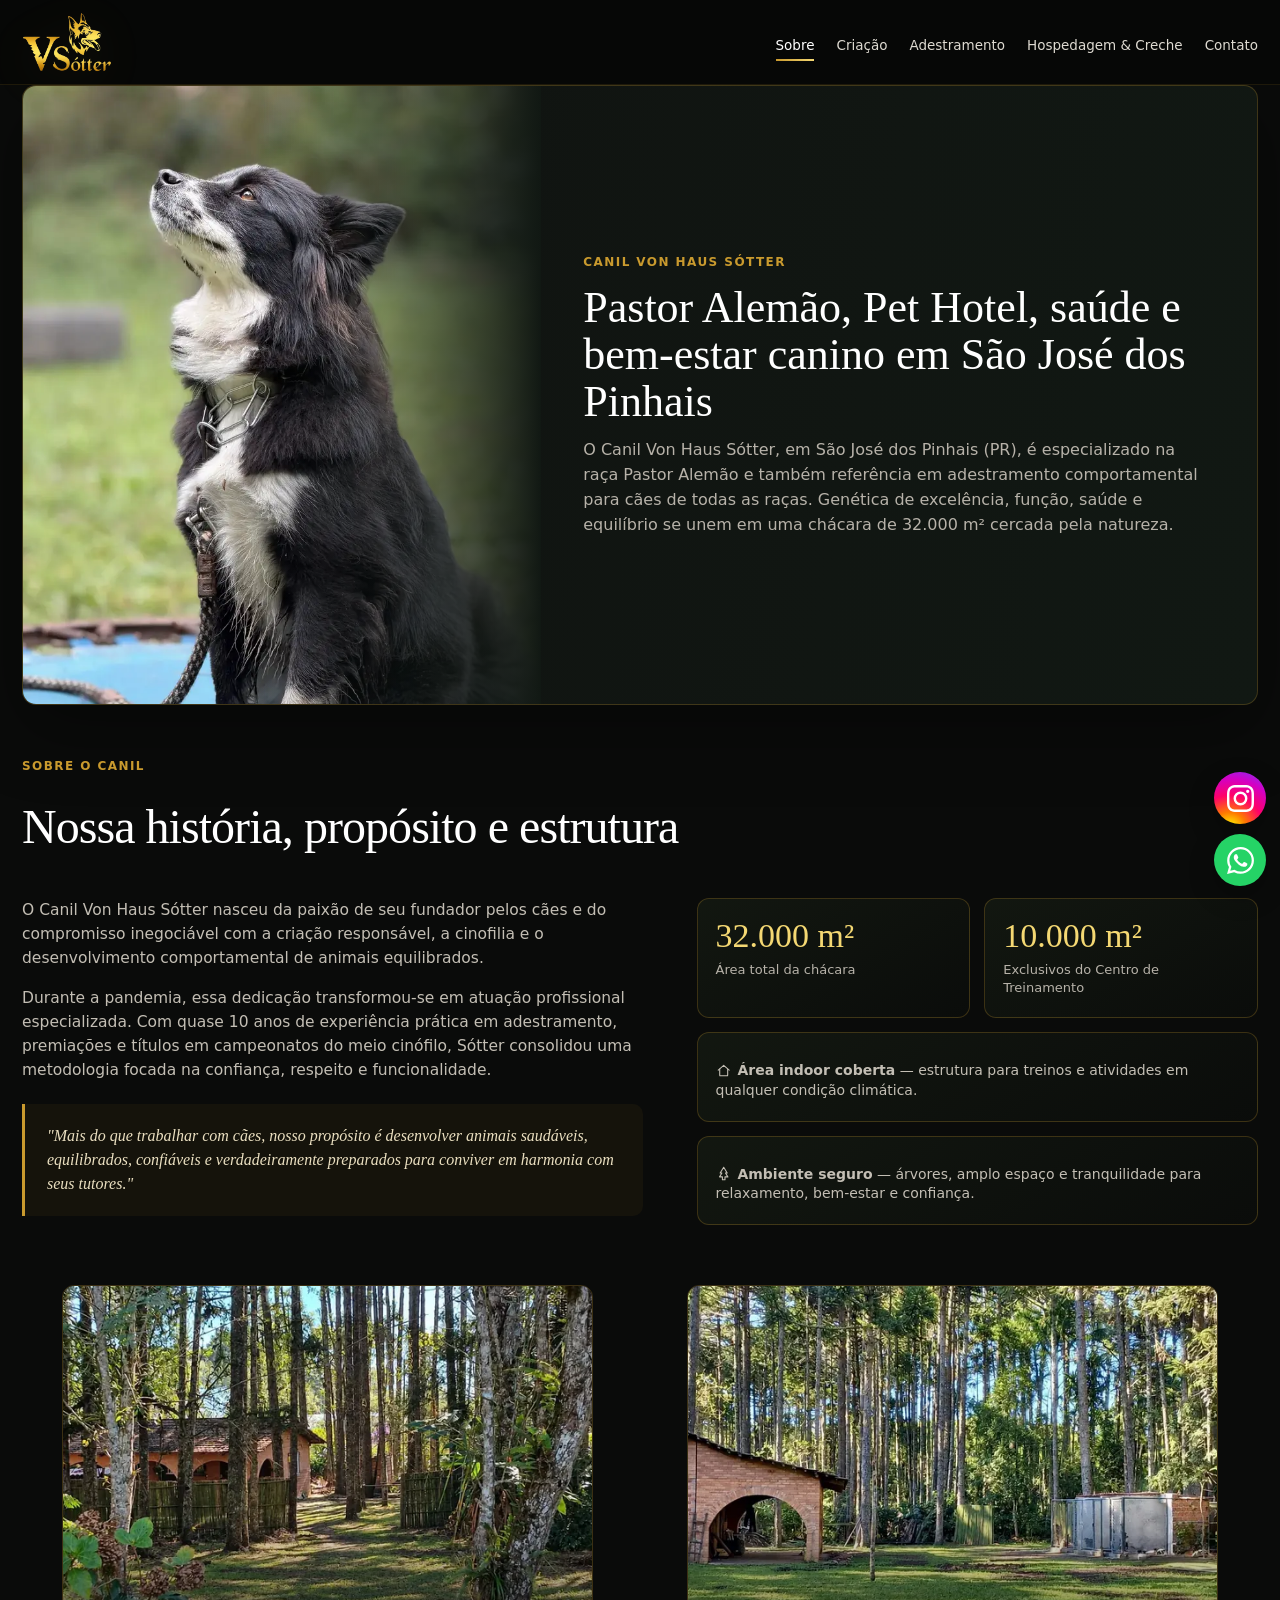
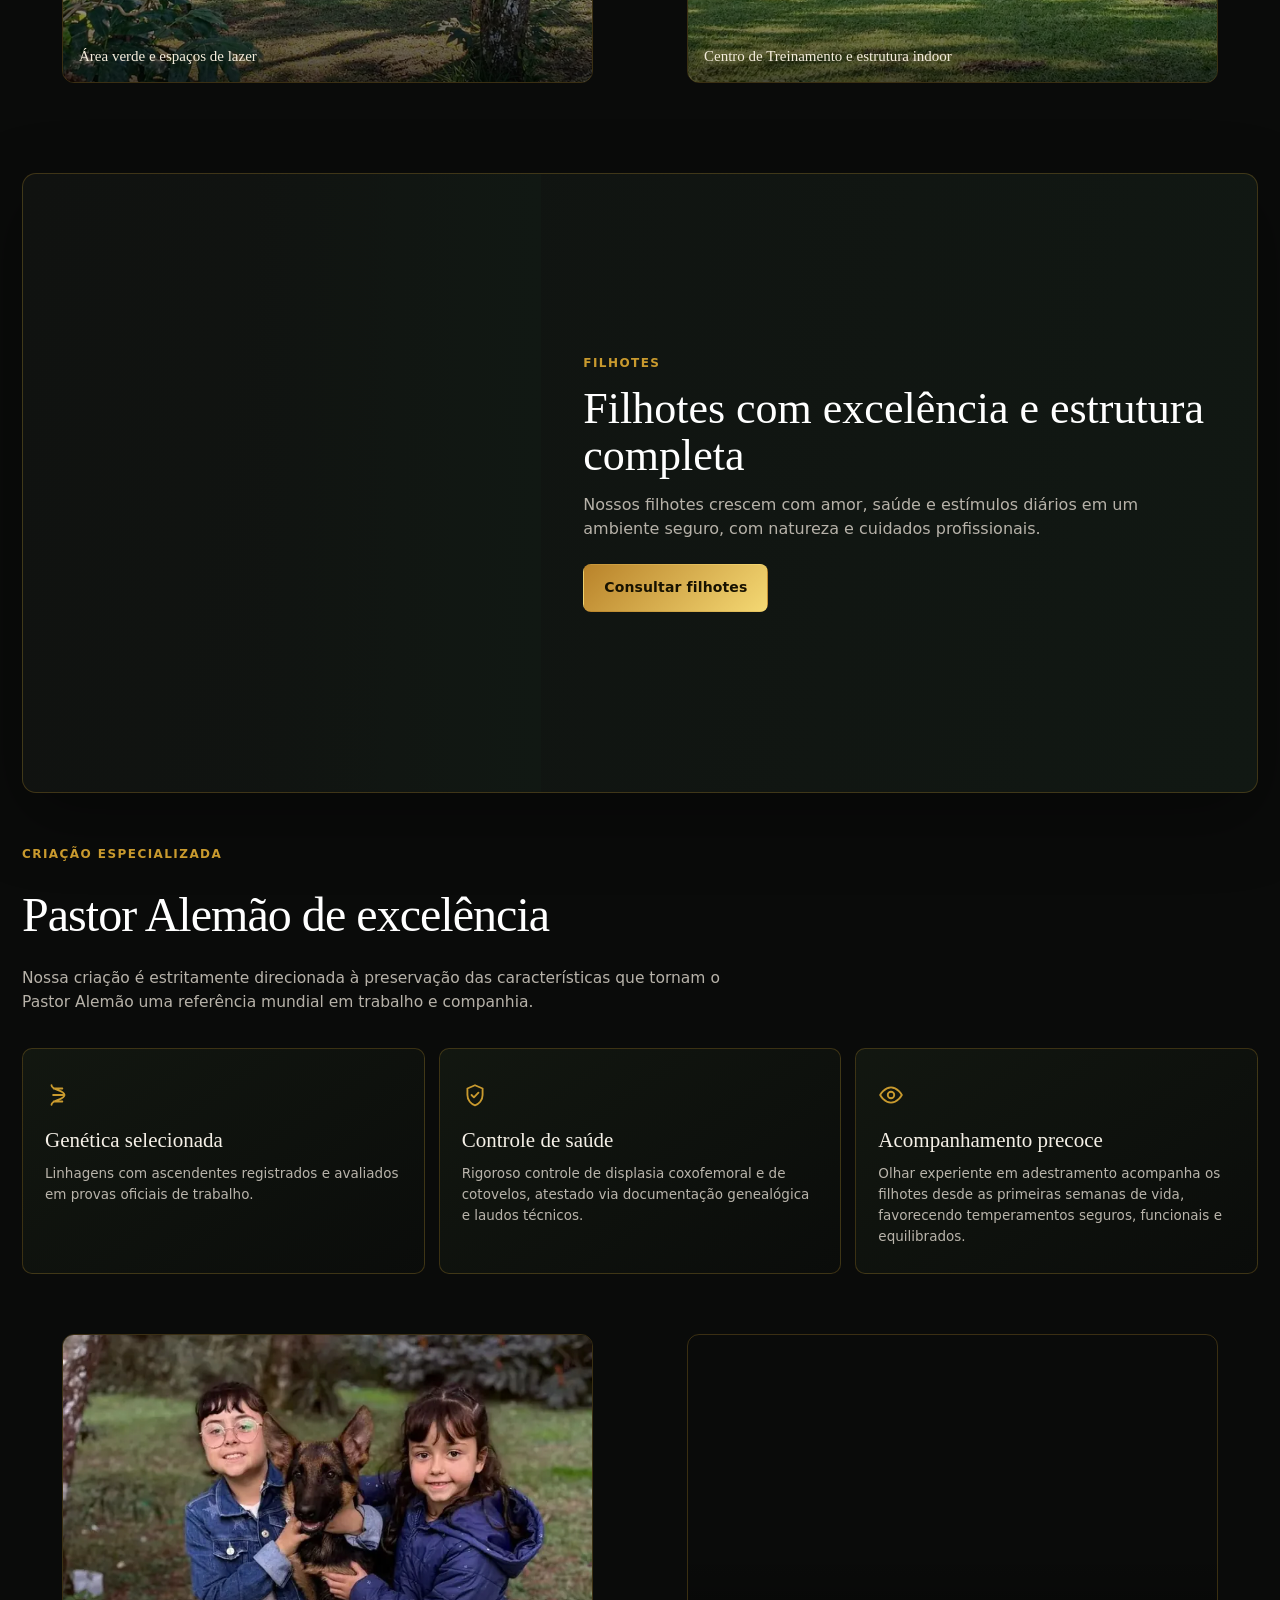
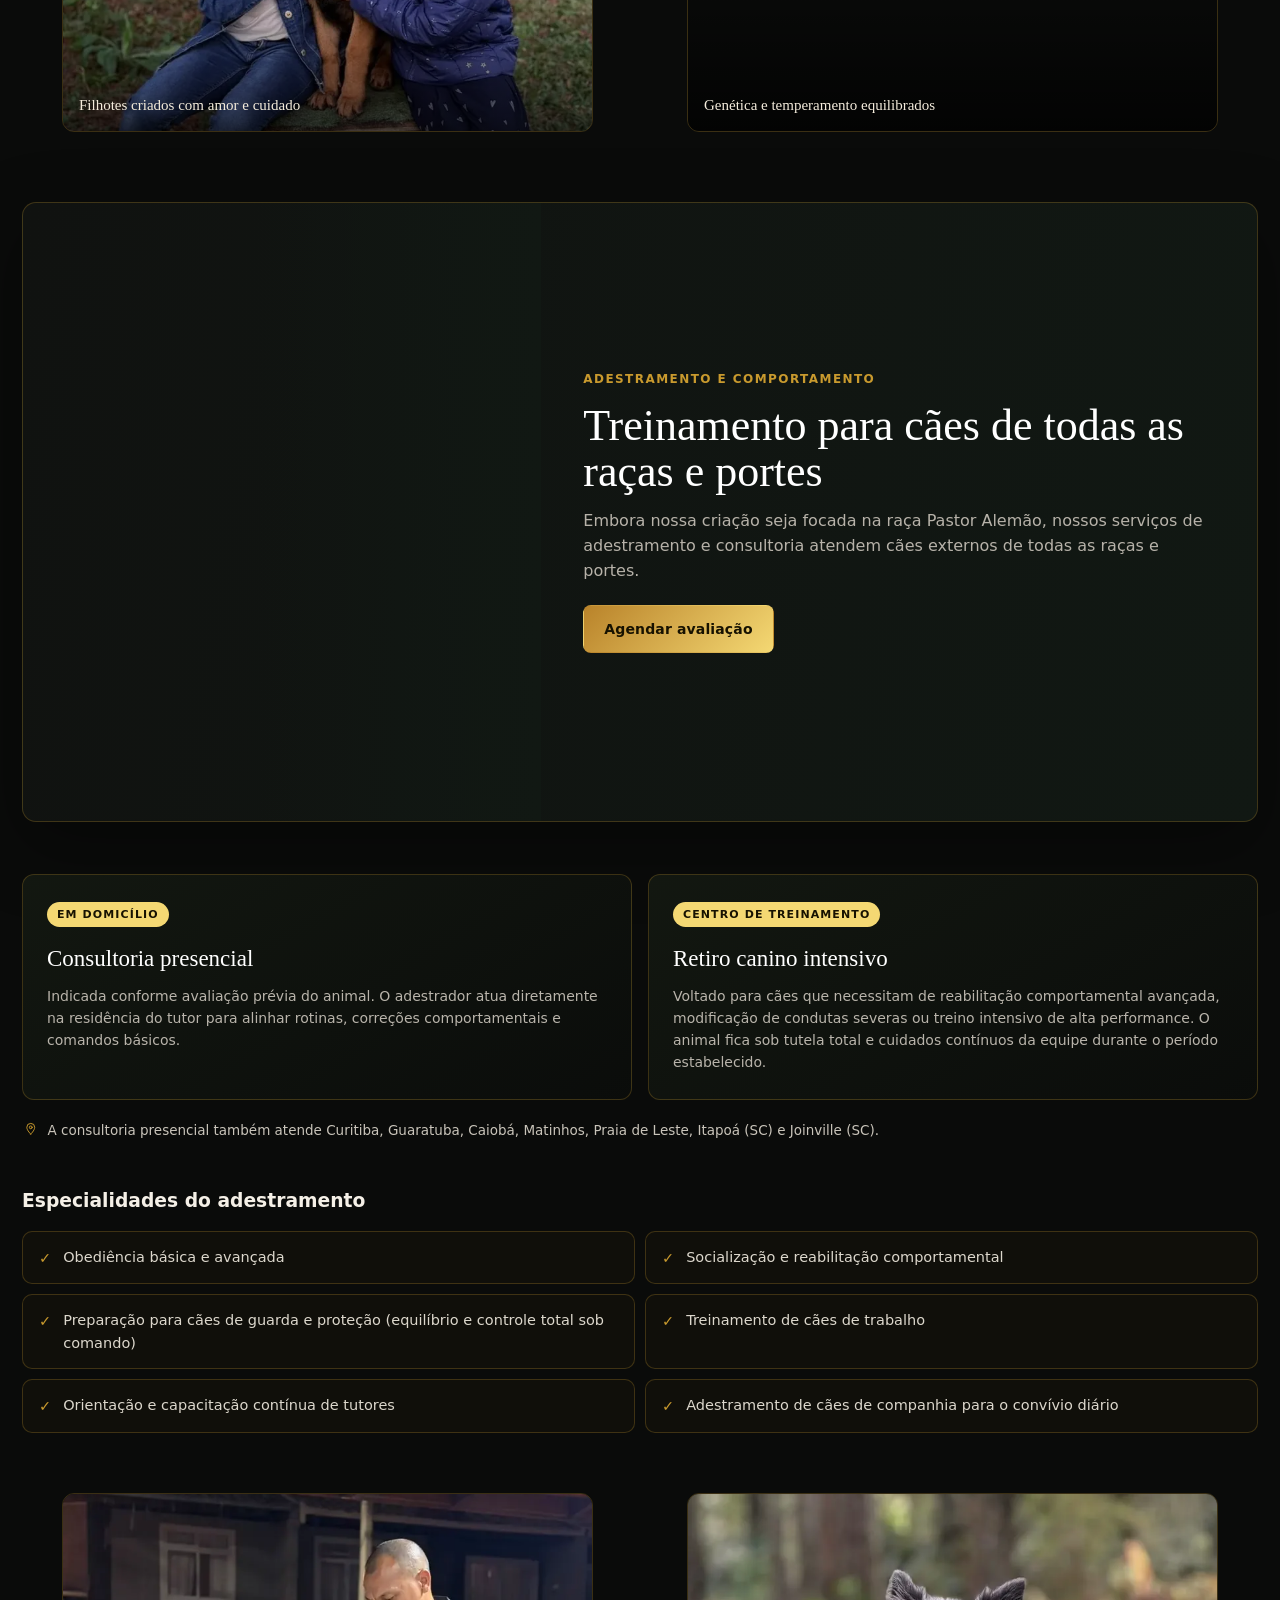
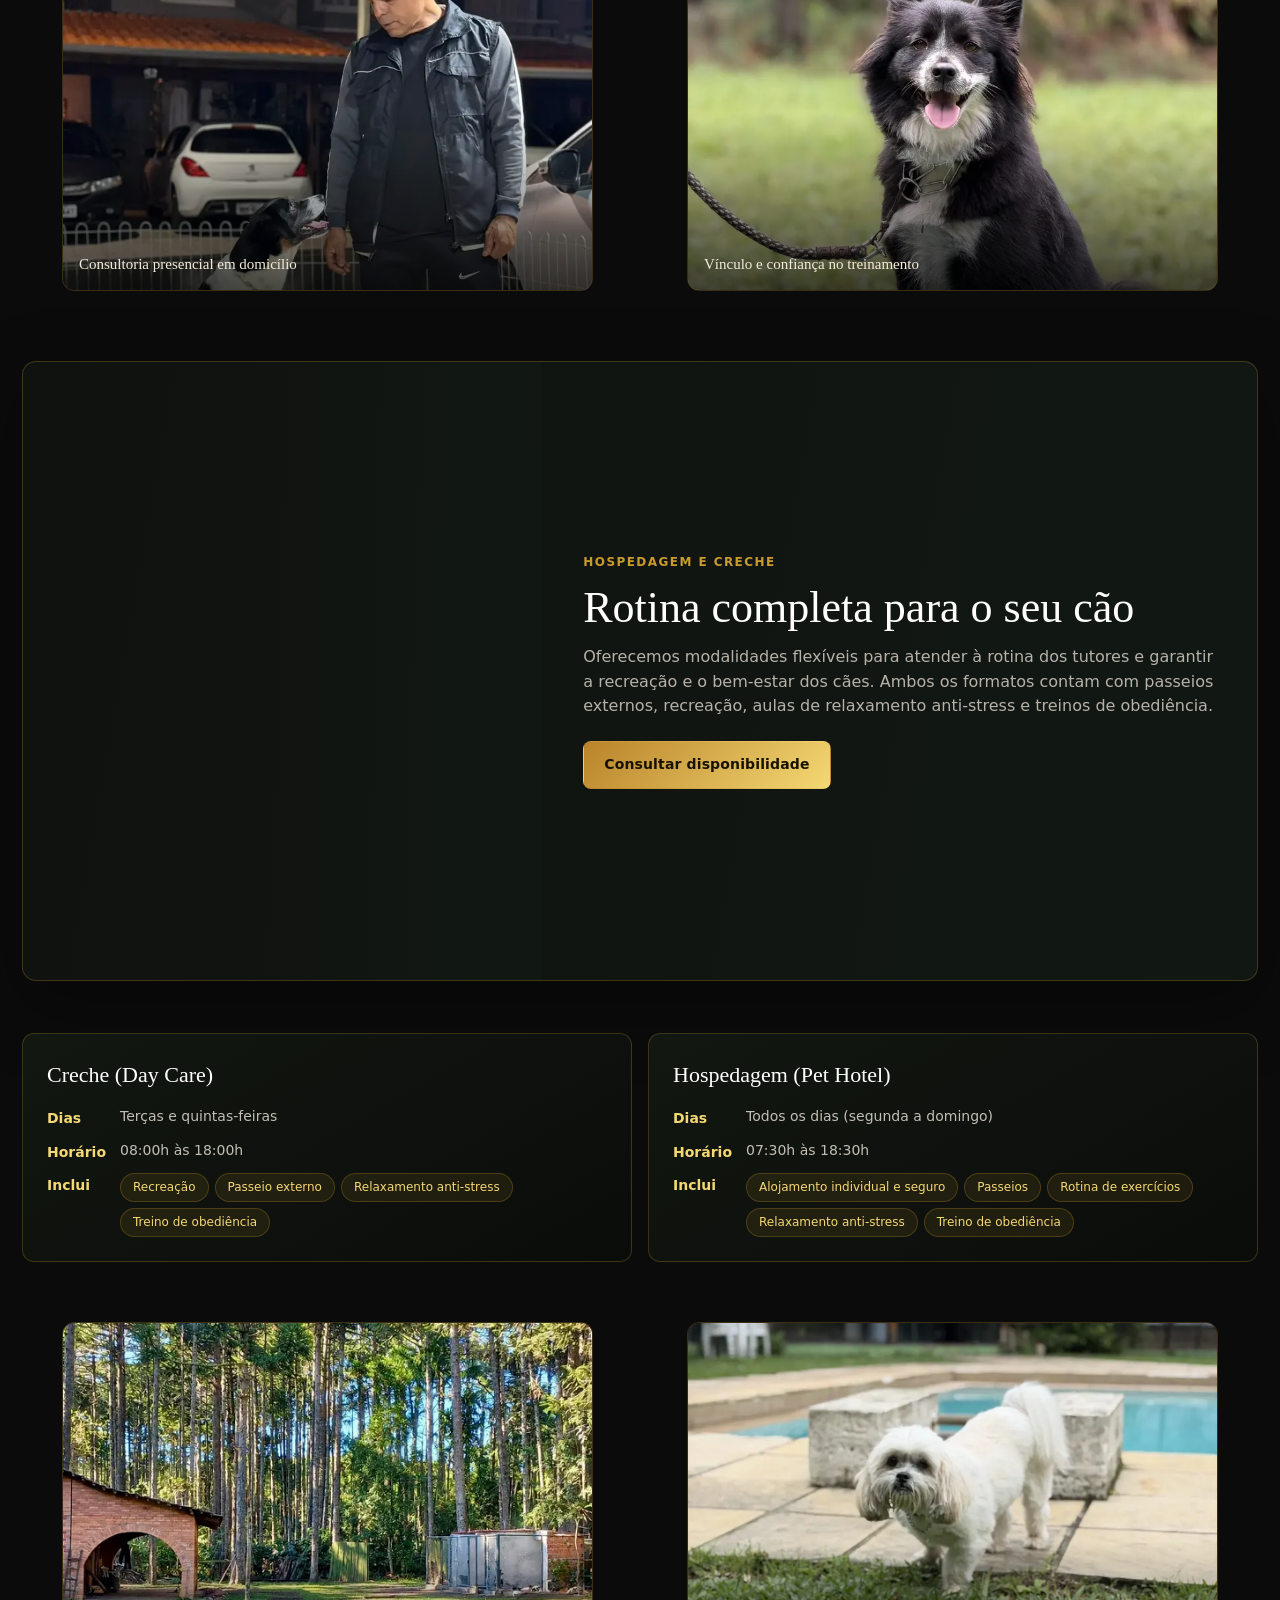
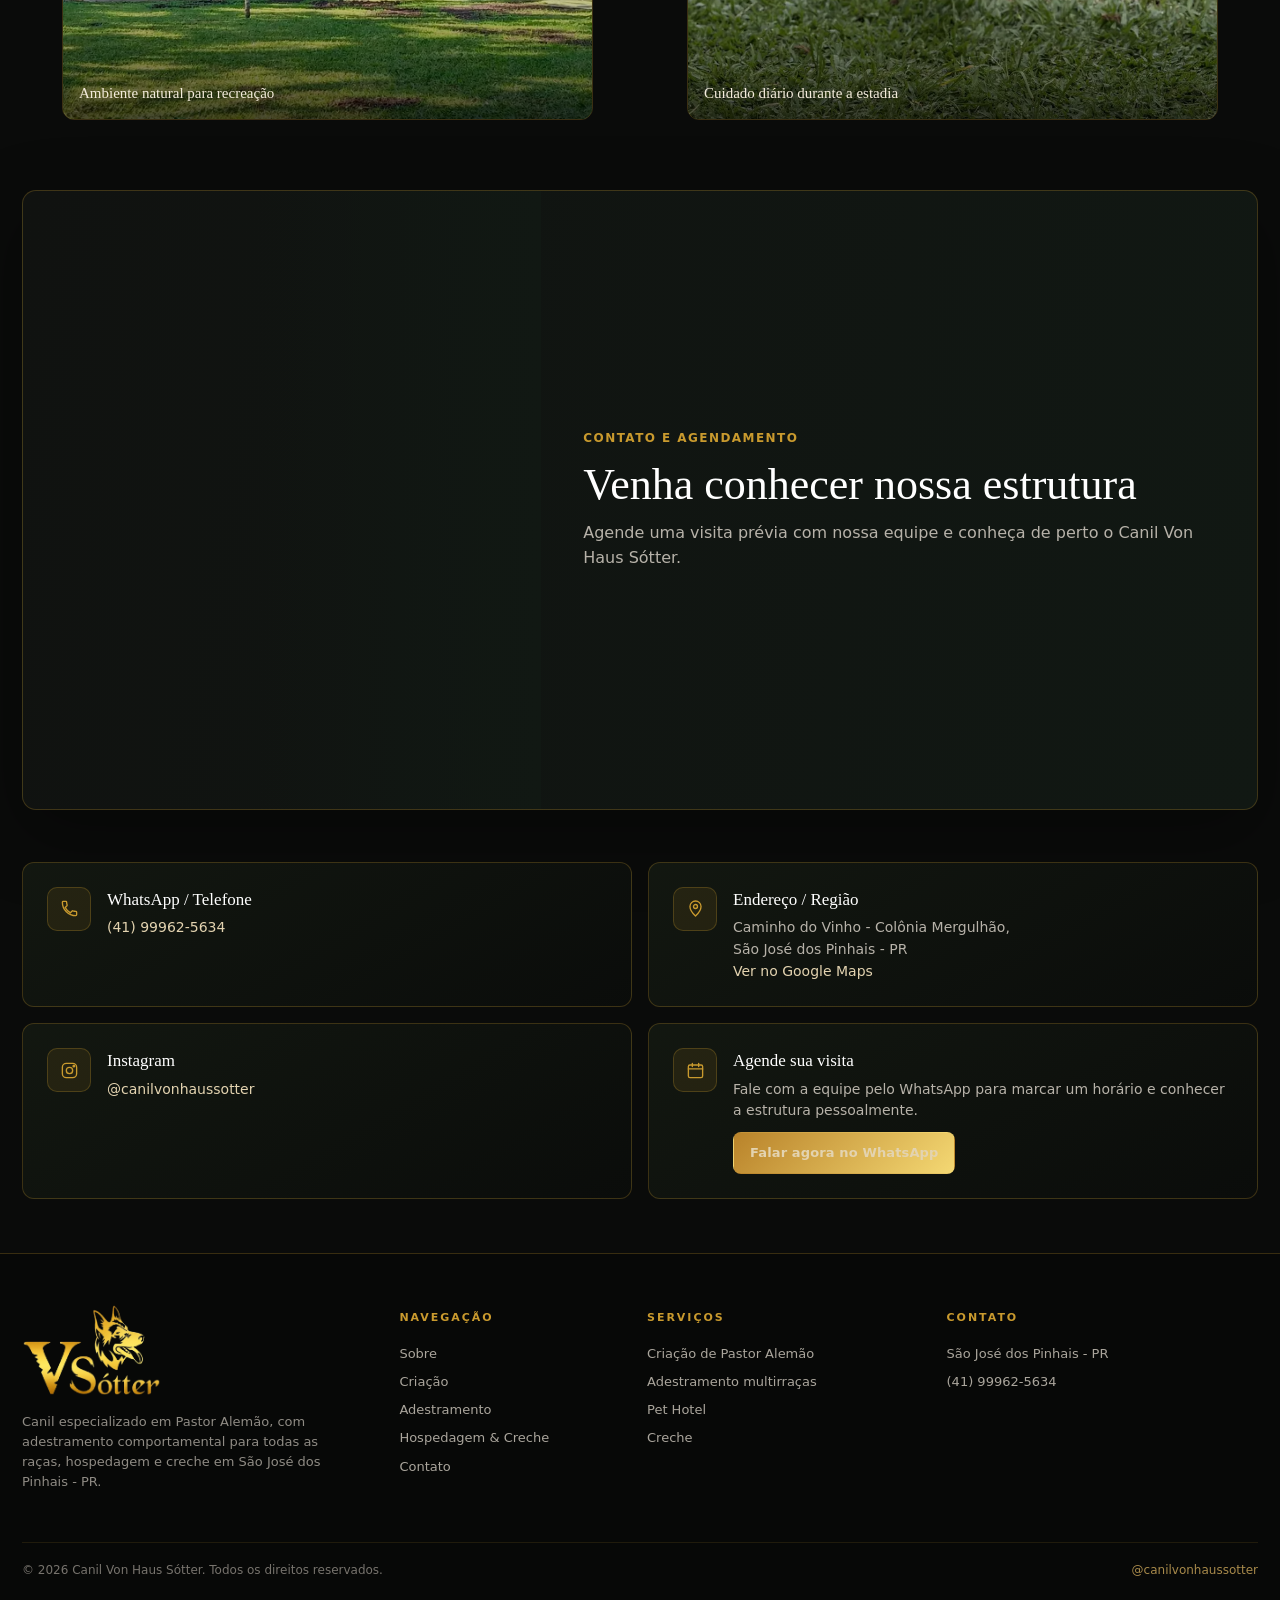
==== commit 13ba5517: "Aplica correções do PageSpeed Insights: reflow, CSS bloqueante e imagens responsivas - Reflow forçad" ====
--- a/index.html
+++ b/index.html
@@ -25,7 +25,9 @@
   <link rel="canonical" href="https://vsotter.com.br/">
   <link rel="icon" type="image/png" sizes="48x48" href="assets/site/favicon.png">
   <link rel="apple-touch-icon" sizes="180x180" href="assets/site/apple-touch-icon.png">
-  <link rel="stylesheet" href="styles.css">
+  <style>html{background:#0a0b0a}body{margin:0;background:#0a0b0a;color:#f5f0e7}</style>
+  <link rel="preload" href="styles.css" as="style" onload="this.onload=null;this.rel='stylesheet'">
+  <noscript><link rel="stylesheet" href="styles.css"></noscript>
   <script type="application/ld+json">{"@context":"https://schema.org","@type":"LocalBusiness","name":"Canil Von Haus Sótter","image":"https://vsotter.com.br/assets/site/og-cover.webp","url":"https://vsotter.com.br/","description":"Canil especializado em Pastor Alemão, com adestramento comportamental para todas as raças, pet hotel e creche em São José dos Pinhais (PR).","telephone":"+5541999625634","priceRange":"$","address":{"@type":"PostalAddress","streetAddress":"Caminho do Vinho, Colônia Mergulhão","addressLocality":"São José dos Pinhais","addressRegion":"PR","addressCountry":"BR"},"geo":{"@type":"GeoCoordinates","latitude":-25.5672225,"longitude":-49.1308196},"areaServed":[{"@type":"City","name":"São José dos Pinhais","addressRegion":"PR"},{"@type":"City","name":"Curitiba","addressRegion":"PR"},{"@type":"City","name":"Guaratuba","addressRegion":"PR"},{"@type":"City","name":"Caiobá","addressRegion":"PR"},{"@type":"City","name":"Matinhos","addressRegion":"PR"},{"@type":"City","name":"Praia de Leste","addressRegion":"PR"},{"@type":"City","name":"Itapoá","addressRegion":"SC"},{"@type":"City","name":"Joinville","addressRegion":"SC"}],"sameAs":["https://www.instagram.com/canilvonhaussotter/"],"openingHoursSpecification":[{"@type":"OpeningHoursSpecification","dayOfWeek":["Monday","Tuesday","Wednesday","Thursday","Friday"],"opens":"08:00","closes":"17:30"},{"@type":"OpeningHoursSpecification","dayOfWeek":["Saturday","Sunday"],"opens":"09:00","closes":"14:00"}]}</script>
 </head>
 <body>
@@ -76,9 +78,9 @@
       <div class="shell section-hero-wrap">
         <div class="section-hero-panel reveal visible">
           <div class="section-hero-image hero-slideshow">
-            <img class="active" src="assets/sobre/capa-1.webp" alt="Canil Von Haus Sótter" width="1493" height="1989" loading="eager" decoding="async" fetchpriority="high" style="object-position:center 0%">
-            <img src="assets/sobre/capa-2.webp" alt="Cão do Canil Von Haus Sótter em treinamento" width="1600" height="2133" loading="lazy" decoding="async">
-            <img src="assets/sobre/capa-3.webp" alt="Fundador do Canil Von Haus Sótter com cão preto e branco" width="1442" height="1922" loading="lazy" decoding="async" style="object-position:center 0%">
+            <img class="active" src="assets/sobre/capa-1.webp" alt="Canil Von Haus Sótter" width="1493" height="1989" loading="eager" decoding="async" fetchpriority="high" style="object-position:center 0%" srcset="assets/sobre/capa-1-800.webp 800w, assets/sobre/capa-1.webp 1493w" sizes="(min-width:821px) 50vw, 100vw">
+            <img src="assets/sobre/capa-2.webp" alt="Cão do Canil Von Haus Sótter em treinamento" width="1600" height="2133" loading="lazy" decoding="async" srcset="assets/sobre/capa-2-800.webp 800w, assets/sobre/capa-2.webp 1600w" sizes="(min-width:821px) 50vw, 100vw">
+            <img src="assets/sobre/capa-3.webp" alt="Fundador do Canil Von Haus Sótter com cão preto e branco" width="1442" height="1922" loading="lazy" decoding="async" style="object-position:center 0%" srcset="assets/sobre/capa-3-800.webp 800w, assets/sobre/capa-3.webp 1442w" sizes="(min-width:821px) 50vw, 100vw">
           </div>
           <div class="section-hero-copy">
             <p class="kicker">CANIL VON HAUS SÓTTER</p>
@@ -109,8 +111,8 @@
         </div>
 
         <div class="structure-photos reveal reveal-delay">
-          <figure class="structure-photo"><img src="assets/sobre/detalhe-1.webp" alt="Área verde e piscina do Canil Von Haus Sótter" width="1600" height="900" loading="lazy" decoding="async"><figcaption>Área verde e espaços de lazer</figcaption></figure>
-          <figure class="structure-photo"><img src="assets/sobre/detalhe-2.webp" alt="Centro de treinamento e estrutura indoor do canil" width="1600" height="900" loading="lazy" decoding="async"><figcaption>Centro de Treinamento e estrutura indoor</figcaption></figure>
+          <figure class="structure-photo"><img src="assets/sobre/detalhe-1.webp" alt="Área verde e piscina do Canil Von Haus Sótter" width="1600" height="900" loading="lazy" decoding="async" srcset="assets/sobre/detalhe-1-800.webp 800w, assets/sobre/detalhe-1.webp 1600w" sizes="(min-width:821px) 50vw, 100vw"><figcaption>Área verde e espaços de lazer</figcaption></figure>
+          <figure class="structure-photo"><img src="assets/sobre/detalhe-2.webp" alt="Centro de treinamento e estrutura indoor do canil" width="1600" height="900" loading="lazy" decoding="async" srcset="assets/sobre/detalhe-2-800.webp 800w, assets/sobre/detalhe-2.webp 1600w" sizes="(min-width:821px) 50vw, 100vw"><figcaption>Centro de Treinamento e estrutura indoor</figcaption></figure>
         </div>
       </div>
     </section>
@@ -120,9 +122,9 @@
         <div class="section-hero-panel reveal">
           <div class="section-hero-image hero-slideshow">
             <img class="active" src="assets/criacao/capa-1.webp" alt="Pastor Alemão do Canil Von Haus Sótter" width="796" height="1048" loading="lazy" decoding="async">
-            <img src="assets/criacao/capa-2.webp" alt="Fundador com filhote de Malinois no colo" width="960" height="1280" loading="lazy" decoding="async">
-            <img src="assets/criacao/capa-3.webp" alt="Dois filhotes de Pastor Alemão do Canil Von Haus Sótter" width="1600" height="2523" loading="lazy" decoding="async">
-            <img src="assets/criacao/capa-4.webp" alt="Filhote de Malinois na coleira" width="960" height="1280" loading="lazy" decoding="async">
+            <img src="assets/criacao/capa-2.webp" alt="Fundador com filhote de Malinois no colo" width="960" height="1280" loading="lazy" decoding="async" srcset="assets/criacao/capa-2-800.webp 800w, assets/criacao/capa-2.webp 960w" sizes="(min-width:821px) 50vw, 100vw">
+            <img src="assets/criacao/capa-3.webp" alt="Dois filhotes de Pastor Alemão do Canil Von Haus Sótter" width="1600" height="2523" loading="lazy" decoding="async" srcset="assets/criacao/capa-3-800.webp 800w, assets/criacao/capa-3.webp 1600w" sizes="(min-width:821px) 50vw, 100vw">
+            <img src="assets/criacao/capa-4.webp" alt="Filhote de Malinois na coleira" width="960" height="1280" loading="lazy" decoding="async" srcset="assets/criacao/capa-4-800.webp 800w, assets/criacao/capa-4.webp 960w" sizes="(min-width:821px) 50vw, 100vw">
           </div>
           <div class="section-hero-copy">
             <p class="kicker">FILHOTES</p>
@@ -149,8 +151,8 @@
         </div>
 
         <div class="breed-photos reveal reveal-delay">
-          <figure class="structure-photo"><img src="assets/criacao/detalhe-1.webp" alt="Crianças com filhote de Pastor Alemão do Canil Von Haus Sótter" width="960" height="1280" loading="lazy" decoding="async" style="object-position:center 18%"><figcaption>Filhotes criados com amor e cuidado</figcaption></figure>
-          <figure class="structure-photo"><img src="assets/criacao/detalhe-2.webp" alt="Pastor Alemão adulto do Canil Von Haus Sótter" width="1376" height="1600" loading="lazy" decoding="async" style="object-position:center 28%"><figcaption>Genética e temperamento equilibrados</figcaption></figure>
+          <figure class="structure-photo"><img src="assets/criacao/detalhe-1.webp" alt="Crianças com filhote de Pastor Alemão do Canil Von Haus Sótter" width="960" height="1280" loading="lazy" decoding="async" style="object-position:center 18%" srcset="assets/criacao/detalhe-1-800.webp 800w, assets/criacao/detalhe-1.webp 960w" sizes="(min-width:821px) 50vw, 100vw"><figcaption>Filhotes criados com amor e cuidado</figcaption></figure>
+          <figure class="structure-photo"><img src="assets/criacao/detalhe-2.webp" alt="Pastor Alemão adulto do Canil Von Haus Sótter" width="1376" height="1600" loading="lazy" decoding="async" style="object-position:center 28%" srcset="assets/criacao/detalhe-2-800.webp 800w, assets/criacao/detalhe-2.webp 1376w" sizes="(min-width:821px) 50vw, 100vw"><figcaption>Genética e temperamento equilibrados</figcaption></figure>
         </div>
       </div>
     </section>
@@ -159,9 +161,9 @@
       <div class="shell section-hero-wrap">
         <div class="section-hero-panel reveal">
           <div class="section-hero-image hero-slideshow">
-            <img class="active" src="assets/adestramento/capa-1.webp" alt="Adestramento de cão de todas as raças no Canil Von Haus Sótter" width="960" height="1280" loading="lazy" decoding="async">
-            <img src="assets/adestramento/capa-2.webp" alt="Filhote em treinamento sobre plataforma de obstáculo" width="960" height="1280" loading="lazy" decoding="async">
-            <img src="assets/adestramento/capa-3.webp" alt="Adestrador com cão treinando sobre tronco" width="1600" height="2133" loading="lazy" decoding="async">
+            <img class="active" src="assets/adestramento/capa-1.webp" alt="Adestramento de cão de todas as raças no Canil Von Haus Sótter" width="960" height="1280" loading="lazy" decoding="async" srcset="assets/adestramento/capa-1-800.webp 800w, assets/adestramento/capa-1.webp 960w" sizes="(min-width:821px) 50vw, 100vw">
+            <img src="assets/adestramento/capa-2.webp" alt="Filhote em treinamento sobre plataforma de obstáculo" width="960" height="1280" loading="lazy" decoding="async" srcset="assets/adestramento/capa-2-800.webp 800w, assets/adestramento/capa-2.webp 960w" sizes="(min-width:821px) 50vw, 100vw">
+            <img src="assets/adestramento/capa-3.webp" alt="Adestrador com cão treinando sobre tronco" width="1600" height="2133" loading="lazy" decoding="async" srcset="assets/adestramento/capa-3-800.webp 800w, assets/adestramento/capa-3.webp 1600w" sizes="(min-width:821px) 50vw, 100vw">
           </div>
           <div class="section-hero-copy">
             <p class="kicker">ADESTRAMENTO E COMPORTAMENTO</p>
@@ -198,8 +200,8 @@
         </div>
 
         <div class="breed-photos reveal reveal-delay">
-          <figure class="structure-photo"><img src="assets/adestramento/detalhe-1.webp" alt="Adestramento em domicílio com cão de outra raça no Canil Von Haus Sótter" width="960" height="1280" loading="lazy" decoding="async" style="object-position:center 12%"><figcaption>Consultoria presencial em domicílio</figcaption></figure>
-          <figure class="structure-photo"><img src="assets/adestramento/detalhe-2.webp" alt="Cão em treinamento de obstáculo no Canil Von Haus Sótter" width="1600" height="2133" loading="lazy" decoding="async" style="object-position:center 25%"><figcaption>Vínculo e confiança no treinamento</figcaption></figure>
+          <figure class="structure-photo"><img src="assets/adestramento/detalhe-1.webp" alt="Adestramento em domicílio com cão de outra raça no Canil Von Haus Sótter" width="960" height="1280" loading="lazy" decoding="async" style="object-position:center 12%" srcset="assets/adestramento/detalhe-1-800.webp 800w, assets/adestramento/detalhe-1.webp 960w" sizes="(min-width:821px) 50vw, 100vw"><figcaption>Consultoria presencial em domicílio</figcaption></figure>
+          <figure class="structure-photo"><img src="assets/adestramento/detalhe-2.webp" alt="Cão em treinamento de obstáculo no Canil Von Haus Sótter" width="1600" height="2133" loading="lazy" decoding="async" style="object-position:center 25%" srcset="assets/adestramento/detalhe-2-800.webp 800w, assets/adestramento/detalhe-2.webp 1600w" sizes="(min-width:821px) 50vw, 100vw"><figcaption>Vínculo e confiança no treinamento</figcaption></figure>
         </div>
       </div>
     </section>
@@ -208,9 +210,9 @@
       <div class="shell section-hero-wrap">
         <div class="section-hero-panel reveal">
           <div class="section-hero-image hero-slideshow">
-            <img class="active" src="assets/hospedagem/capa-1.webp" alt="Pastor Alemão relaxado durante a hospedagem no Canil Von Haus Sótter" width="960" height="1280" loading="lazy" decoding="async">
-            <img src="assets/hospedagem/capa-2.webp" alt="Área externa e estrutura do Canil Von Haus Sótter cercada por natureza" width="960" height="1280" loading="lazy" decoding="async">
-            <img src="assets/hospedagem/capa-3.webp" alt="Cão relaxado no jardim durante a hospedagem" width="1600" height="2133" loading="lazy" decoding="async">
+            <img class="active" src="assets/hospedagem/capa-1.webp" alt="Pastor Alemão relaxado durante a hospedagem no Canil Von Haus Sótter" width="960" height="1280" loading="lazy" decoding="async" srcset="assets/hospedagem/capa-1-800.webp 800w, assets/hospedagem/capa-1.webp 960w" sizes="(min-width:821px) 50vw, 100vw">
+            <img src="assets/hospedagem/capa-2.webp" alt="Área externa e estrutura do Canil Von Haus Sótter cercada por natureza" width="960" height="1280" loading="lazy" decoding="async" srcset="assets/hospedagem/capa-2-800.webp 800w, assets/hospedagem/capa-2.webp 960w" sizes="(min-width:821px) 50vw, 100vw">
+            <img src="assets/hospedagem/capa-3.webp" alt="Cão relaxado no jardim durante a hospedagem" width="1600" height="2133" loading="lazy" decoding="async" srcset="assets/hospedagem/capa-3-800.webp 800w, assets/hospedagem/capa-3.webp 1600w" sizes="(min-width:821px) 50vw, 100vw">
           </div>
           <div class="section-hero-copy">
             <p class="kicker">HOSPEDAGEM E CRECHE</p>
@@ -244,8 +246,8 @@
         </div>
 
         <div class="breed-photos reveal reveal-delay">
-          <figure class="structure-photo"><img src="assets/hospedagem/detalhe-1.webp" alt="Estrutura do Canil Von Haus Sótter em meio à natureza" width="1600" height="900" loading="lazy" decoding="async"><figcaption>Ambiente natural para recreação</figcaption></figure>
-          <figure class="structure-photo"><img src="assets/hospedagem/detalhe-2.webp" alt="Cão pequeno relaxado na área da piscina do Canil Von Haus Sótter" width="1600" height="2133" loading="lazy" decoding="async" style="object-position:center 45%"><figcaption>Cuidado diário durante a estadia</figcaption></figure>
+          <figure class="structure-photo"><img src="assets/hospedagem/detalhe-1.webp" alt="Estrutura do Canil Von Haus Sótter em meio à natureza" width="1600" height="900" loading="lazy" decoding="async" srcset="assets/hospedagem/detalhe-1-800.webp 800w, assets/hospedagem/detalhe-1.webp 1600w" sizes="(min-width:821px) 50vw, 100vw"><figcaption>Ambiente natural para recreação</figcaption></figure>
+          <figure class="structure-photo"><img src="assets/hospedagem/detalhe-2.webp" alt="Cão pequeno relaxado na área da piscina do Canil Von Haus Sótter" width="1600" height="2133" loading="lazy" decoding="async" style="object-position:center 45%" srcset="assets/hospedagem/detalhe-2-800.webp 800w, assets/hospedagem/detalhe-2.webp 1600w" sizes="(min-width:821px) 50vw, 100vw"><figcaption>Cuidado diário durante a estadia</figcaption></figure>
         </div>
       </div>
     </section>
@@ -254,9 +256,9 @@
       <div class="shell section-hero-wrap">
         <div class="section-hero-panel reveal">
           <div class="section-hero-image hero-slideshow">
-            <img class="active" src="assets/contato/capa-1.webp" alt="Equipe do Canil Von Haus Sótter" width="960" height="1280" loading="lazy" decoding="async">
-            <img src="assets/contato/capa-2.webp" alt="Cão treinado do Canil Von Haus Sótter" width="960" height="1280" loading="lazy" decoding="async" style="object-position:center 0%">
-            <img src="assets/contato/capa-3.webp" alt="Fundador do Canil Von Haus Sótter premiado em campeonato com Pastor Alemão" width="853" height="1280" loading="lazy" decoding="async">
+            <img class="active" src="assets/contato/capa-1.webp" alt="Equipe do Canil Von Haus Sótter" width="960" height="1280" loading="lazy" decoding="async" srcset="assets/contato/capa-1-800.webp 800w, assets/contato/capa-1.webp 960w" sizes="(min-width:821px) 50vw, 100vw">
+            <img src="assets/contato/capa-2.webp" alt="Cão treinado do Canil Von Haus Sótter" width="960" height="1280" loading="lazy" decoding="async" style="object-position:center 0%" srcset="assets/contato/capa-2-800.webp 800w, assets/contato/capa-2.webp 960w" sizes="(min-width:821px) 50vw, 100vw">
+            <img src="assets/contato/capa-3.webp" alt="Fundador do Canil Von Haus Sótter premiado em campeonato com Pastor Alemão" width="853" height="1280" loading="lazy" decoding="async" srcset="assets/contato/capa-3-800.webp 800w, assets/contato/capa-3.webp 853w" sizes="(min-width:821px) 50vw, 100vw">
           </div>
           <div class="section-hero-copy">
             <p class="kicker">CONTATO E AGENDAMENTO</p>
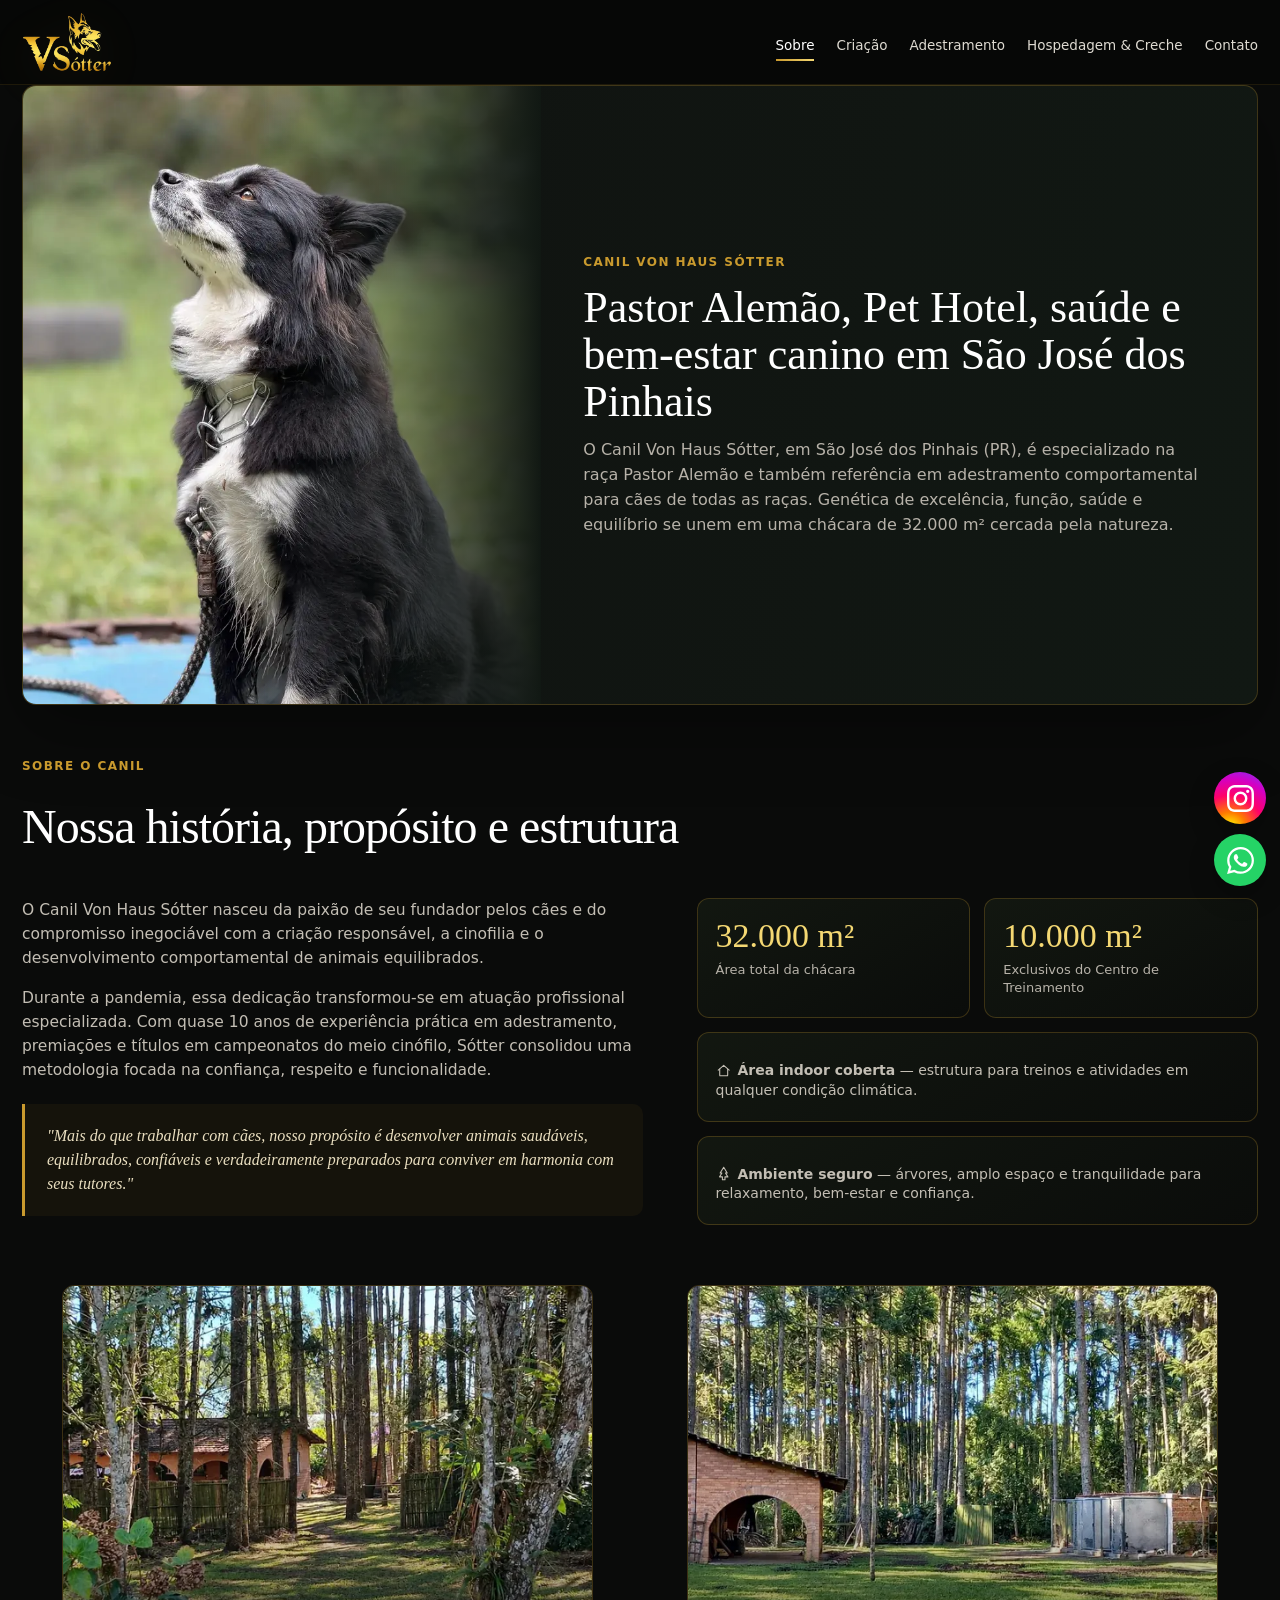
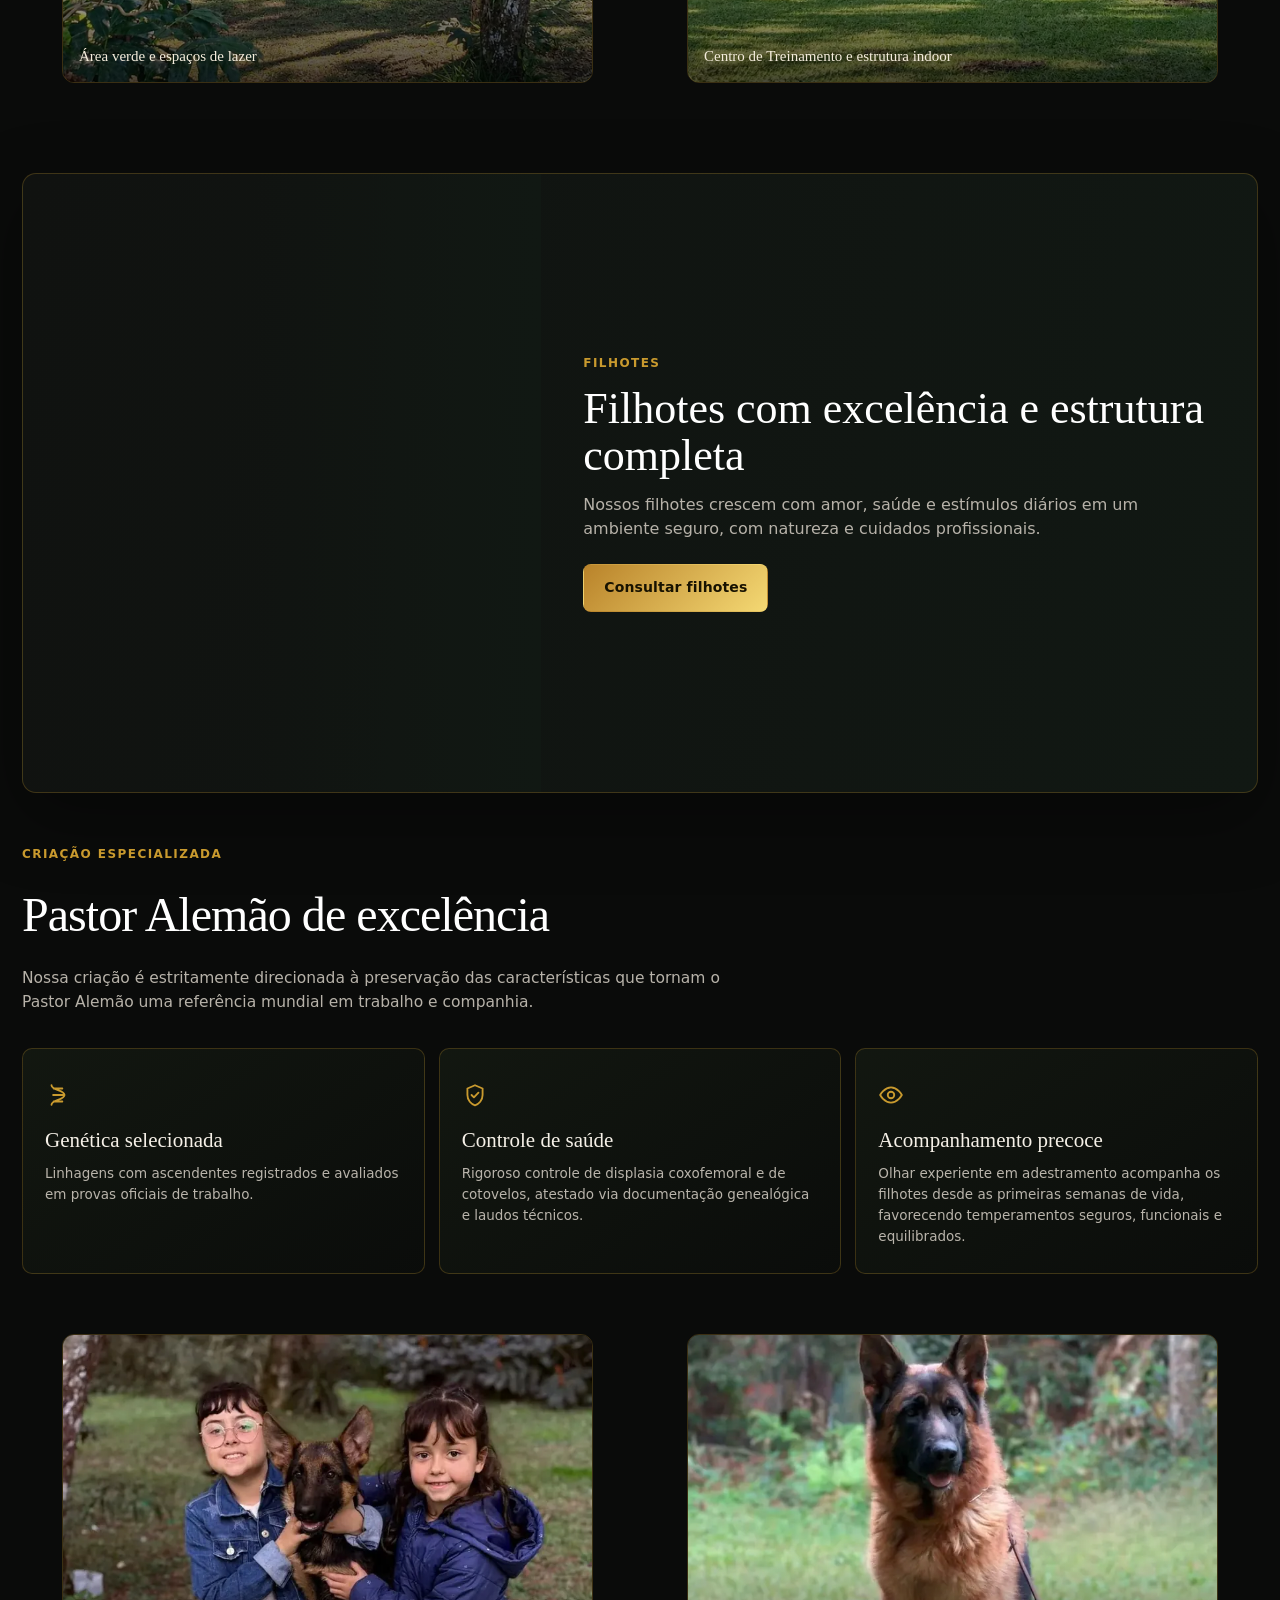
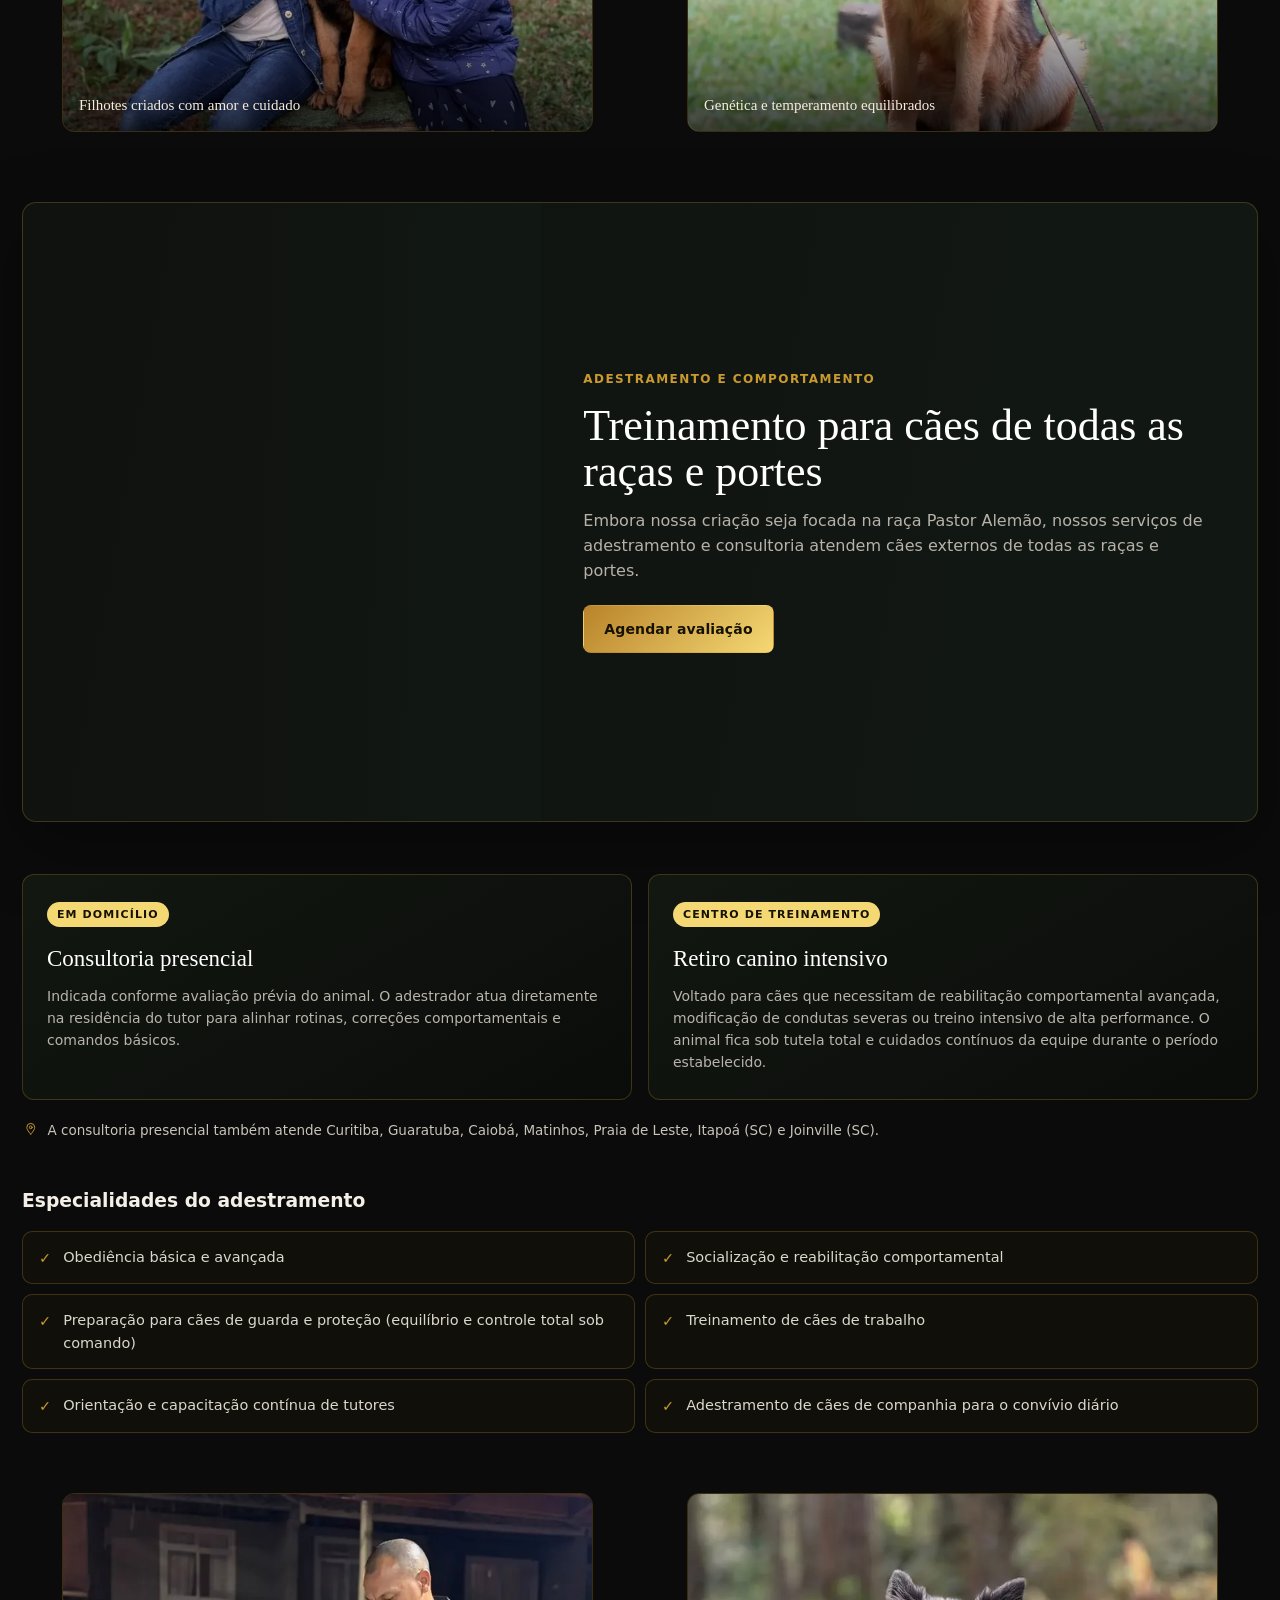
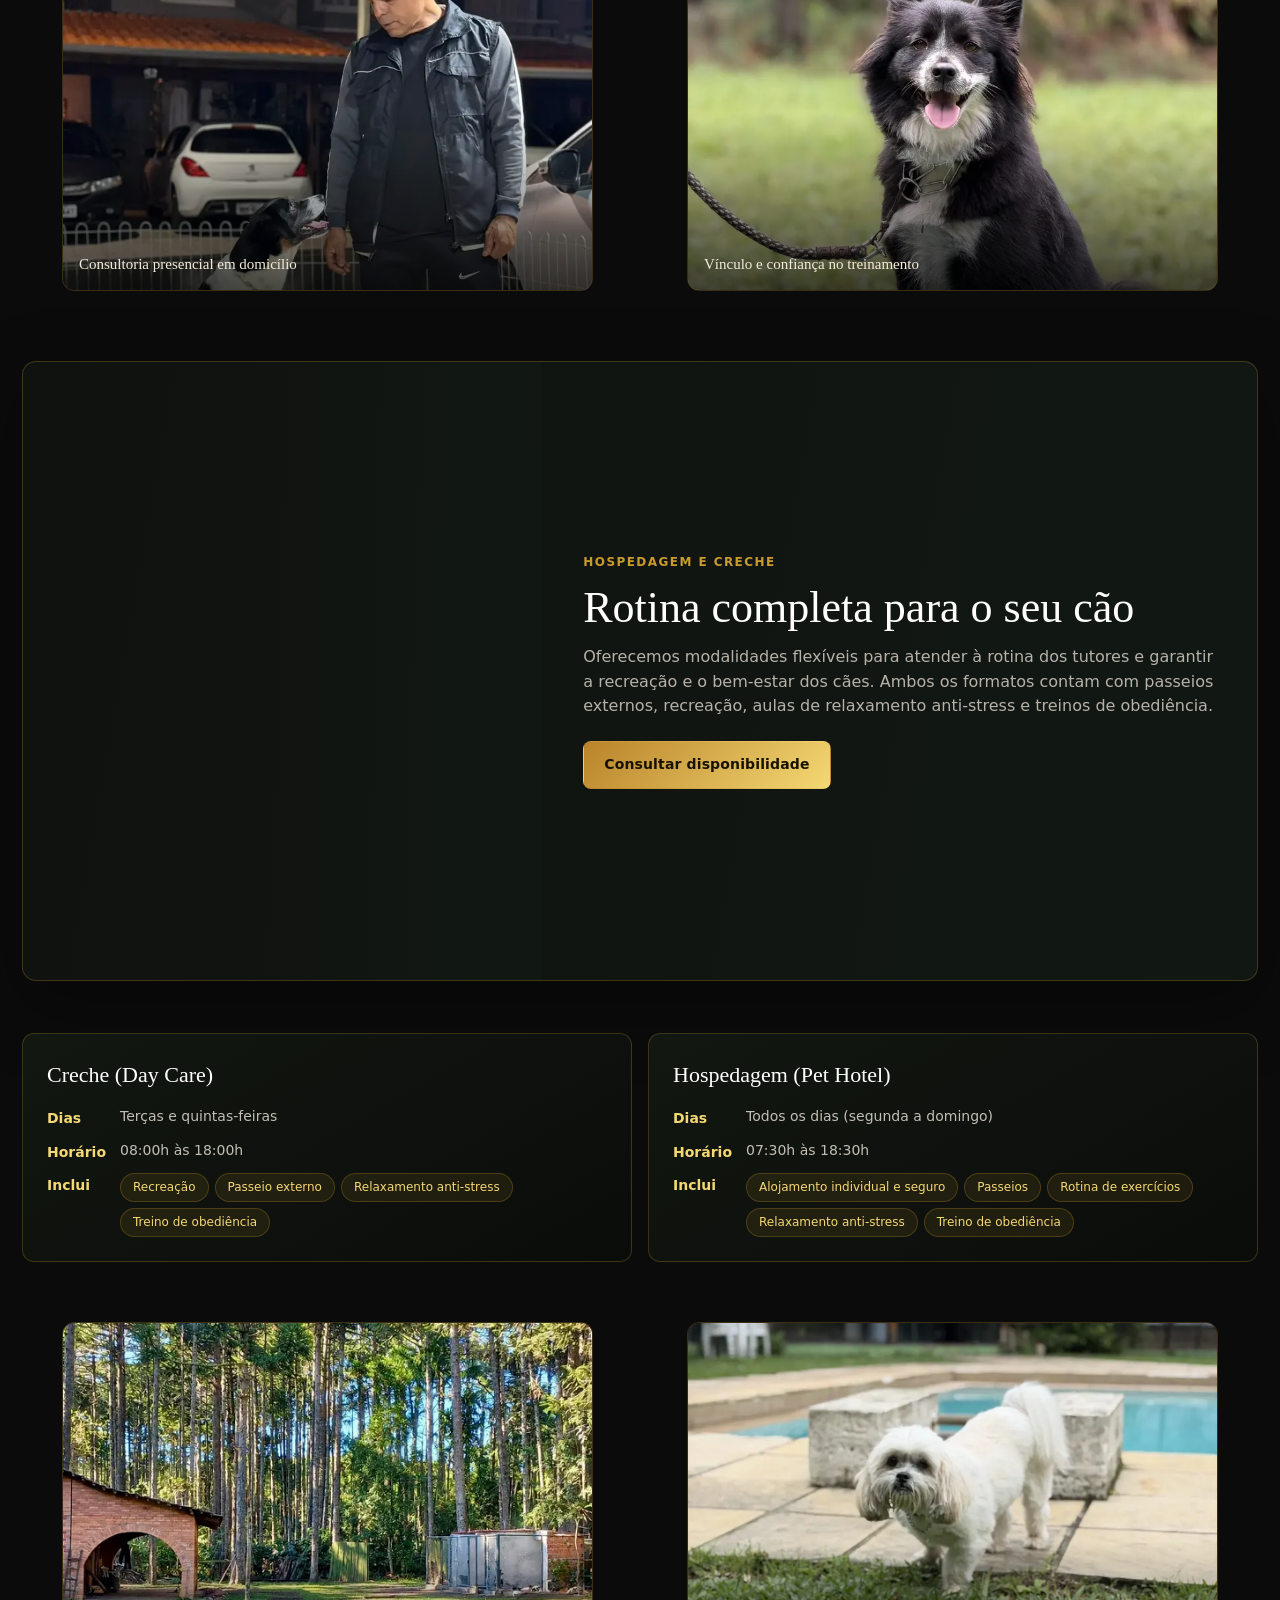
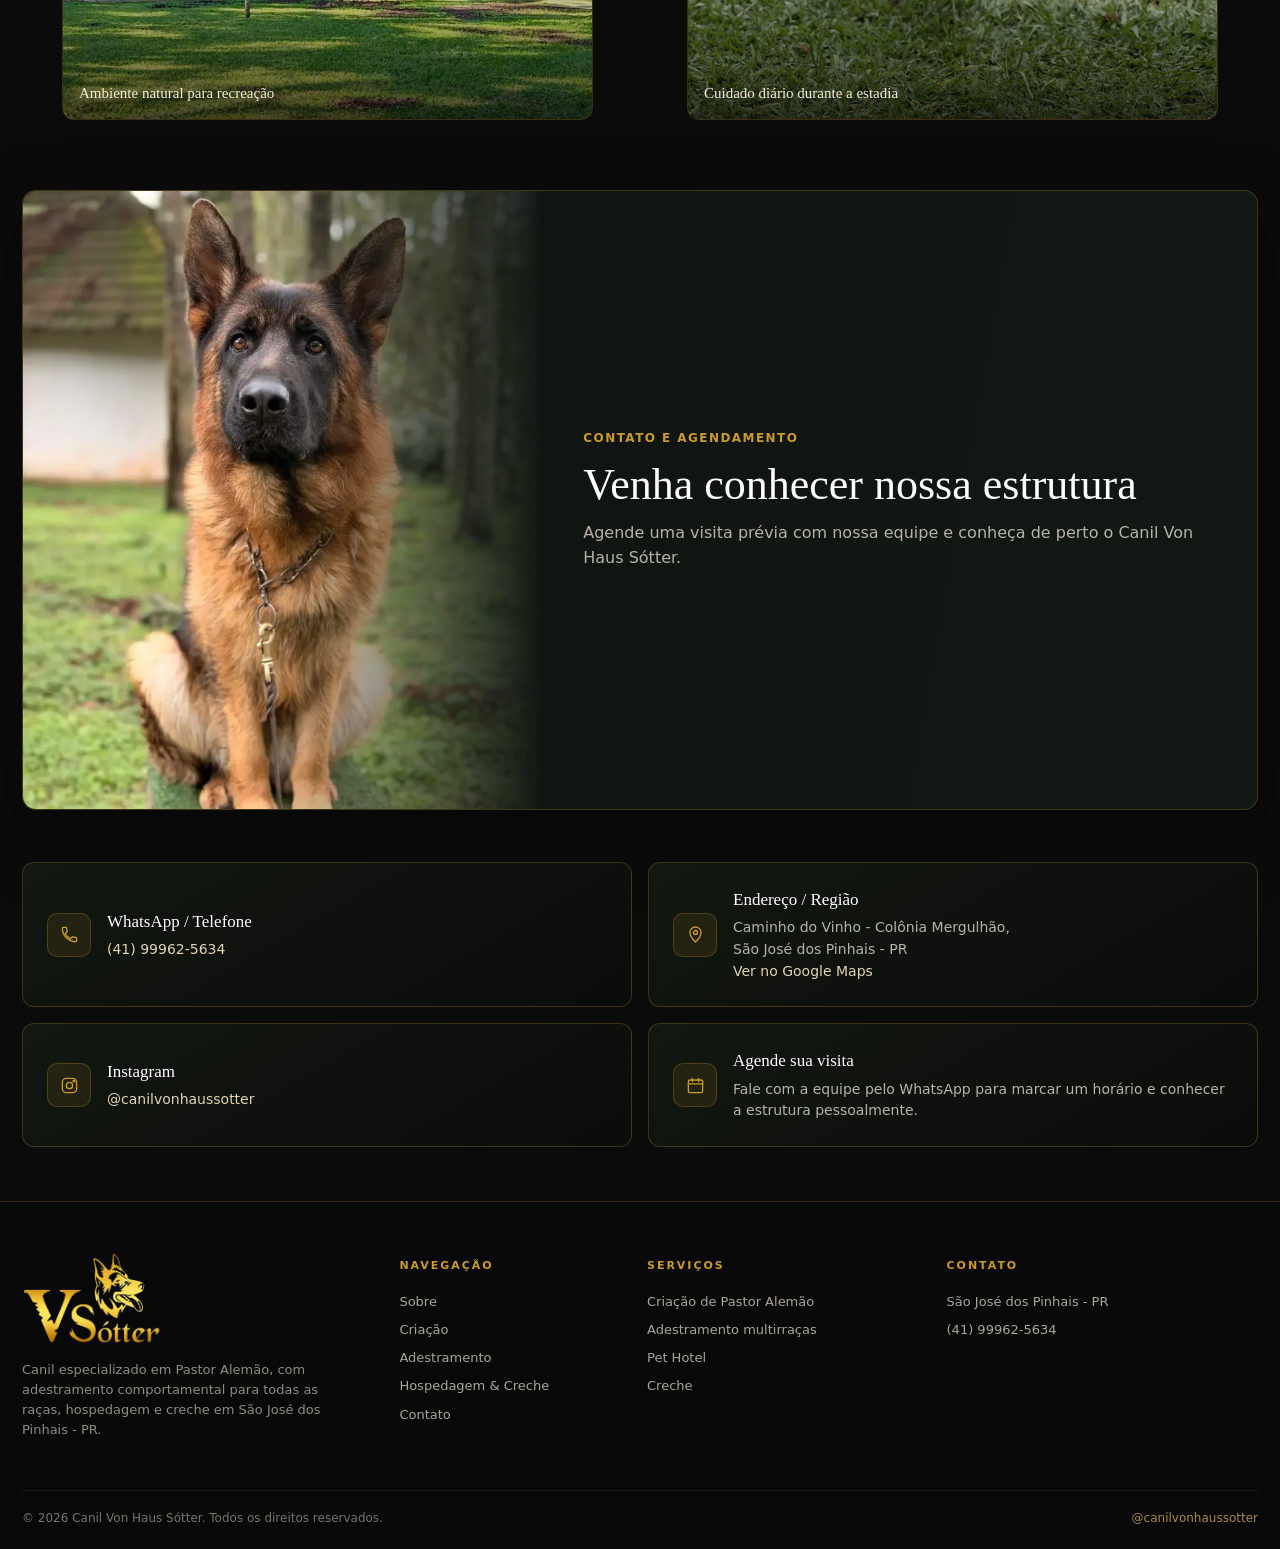
==== commit 5ee69f12: "Torna os 4 cards de contato inteiramente clicáveis Cada card (WhatsApp/Telefone, Endereço/Região, In" ====
--- a/index.html
+++ b/index.html
@@ -270,22 +270,22 @@
 
       <div class="shell">
         <div class="contact-layout">
-          <div class="contact-card reveal">
+          <a class="contact-card reveal" href="https://wa.me/5541999625634?text=Ol%C3%A1%21%20Vim%20pelo%20site%20e%20gostaria%20de%20mais%20informa%C3%A7%C3%B5es%20sobre%20o%20Canil%20Von%20Haus%20Sótter." target="_blank" rel="noopener noreferrer">
             <span class="c-icon"><svg class="icon"><use href="#i-phone"/></svg></span>
-            <div><h3>WhatsApp / Telefone</h3><p><a href="https://wa.me/5541999625634?text=Ol%C3%A1%21%20Vim%20pelo%20site%20e%20gostaria%20de%20mais%20informa%C3%A7%C3%B5es%20sobre%20o%20Canil%20Von%20Haus%20Sótter." target="_blank" rel="noopener noreferrer">(41) 99962-5634</a></p></div>
-          </div>
-          <div class="contact-card reveal">
+            <div><h3>WhatsApp / Telefone</h3><p><span class="cc-link-text">(41) 99962-5634</span></p></div>
+          </a>
+          <a class="contact-card reveal" href="https://www.google.com/maps?cid=12407108134449775127" target="_blank" rel="noopener">
             <span class="c-icon"><svg class="icon"><use href="#i-pin"/></svg></span>
-            <div><h3>Endereço / Região</h3><p>Caminho do Vinho - Colônia Mergulhão,<br>São José dos Pinhais - PR<br><a href="https://www.google.com/maps?cid=12407108134449775127" target="_blank" rel="noopener">Ver no Google Maps</a></p></div>
-          </div>
-          <div class="contact-card reveal">
+            <div><h3>Endereço / Região</h3><p>Caminho do Vinho - Colônia Mergulhão,<br>São José dos Pinhais - PR<br><span class="cc-link-text">Ver no Google Maps</span></p></div>
+          </a>
+          <a class="contact-card reveal" href="https://www.instagram.com/canilvonhaussotter/" target="_blank" rel="noopener">
             <span class="c-icon"><svg class="icon"><use href="#i-camera"/></svg></span>
-            <div><h3>Instagram</h3><p><a href="https://www.instagram.com/canilvonhaussotter/" target="_blank" rel="noopener">@canilvonhaussotter</a></p></div>
-          </div>
-          <div class="contact-card reveal">
+            <div><h3>Instagram</h3><p><span class="cc-link-text">@canilvonhaussotter</span></p></div>
+          </a>
+          <a class="contact-card reveal" href="https://wa.me/5541999625634?text=Ol%C3%A1%21%20Vim%20pelo%20site%20e%20gostaria%20de%20agendar%20uma%20visita." target="_blank" rel="noopener noreferrer">
             <span class="c-icon"><svg class="icon"><use href="#i-calendar"/></svg></span>
-            <div><h3>Agende sua visita</h3><p>Fale com a equipe pelo WhatsApp para marcar um horário e conhecer a estrutura pessoalmente.</p><a class="btn btn-gold btn-small" href="https://wa.me/5541999625634?text=Ol%C3%A1%21%20Vim%20pelo%20site%20e%20gostaria%20de%20agendar%20uma%20visita." target="_blank" rel="noopener noreferrer">Falar agora no WhatsApp</a></div>
-          </div>
+            <div><h3>Agende sua visita</h3><p>Fale com a equipe pelo WhatsApp para marcar um horário e conhecer a estrutura pessoalmente.</p></div>
+          </a>
         </div>
       </div>
     </section>
--- a/styles.css
+++ b/styles.css
@@ -174,13 +174,13 @@
 /* Contato */
 .contact-section{padding:0 0 54px}
 .contact-layout{display:grid;grid-template-columns:1fr 1fr;gap:16px}
-.contact-card{border:1px solid var(--line);border-radius:12px;padding:24px;background:linear-gradient(150deg,rgba(19,24,17,.96),rgba(11,13,11,.94));display:flex;gap:16px;align-items:flex-start;position:relative;overflow:hidden;transition:.3s ease}
+.contact-card{border:1px solid var(--line);border-radius:12px;padding:24px;background:linear-gradient(150deg,rgba(19,24,17,.96),rgba(11,13,11,.94));display:flex;gap:16px;align-items:center;position:relative;overflow:hidden;transition:.3s ease;text-decoration:none;cursor:pointer}
 .contact-card:before{content:"";position:absolute;inset:0;background:linear-gradient(120deg,transparent 25%,rgba(201,154,46,.08) 50%,transparent 75%);transform:translateX(-130%);transition:.8s ease}
 .contact-card.reveal:hover{transform:translateY(-6px);border-color:rgba(201,154,46,.6);box-shadow:0 18px 40px rgba(0,0,0,.22)}.contact-card:hover:before{transform:translateX(130%)}
 .contact-card .c-icon{width:44px;height:44px;border-radius:10px;background:rgba(201,154,46,.1);border:1px solid var(--line);display:grid;place-items:center;color:var(--gold);font-size:19px;flex:0 0 auto}
 .contact-card h3{margin:0 0 4px;font-family:Georgia,serif;font-weight:400;font-size:17px;color:#fff}
 .contact-card p{margin:0;color:var(--muted);font-size:14px}
-.contact-card a{color:#e3d3b0}
+.contact-card .cc-link-text{color:#e3d3b0}
 .contact-cta{margin-top:30px;padding:28px 26px;border:1px solid var(--line);border-radius:14px;background:linear-gradient(120deg,rgba(201,154,46,.1),rgba(0,0,0,.1));display:flex;flex-wrap:wrap;gap:20px;align-items:center;justify-content:space-between}
 .contact-cta p{margin:0;max-width:460px;color:#e6e0d6;font-family:Georgia,serif;font-size:19px}
 
--- a/styles.css
+++ b/styles.css
@@ -174,13 +174,13 @@
 /* Contato */
 .contact-section{padding:0 0 54px}
 .contact-layout{display:grid;grid-template-columns:1fr 1fr;gap:16px}
-.contact-card{border:1px solid var(--line);border-radius:12px;padding:24px;background:linear-gradient(150deg,rgba(19,24,17,.96),rgba(11,13,11,.94));display:flex;gap:16px;align-items:flex-start;position:relative;overflow:hidden;transition:.3s ease}
+.contact-card{border:1px solid var(--line);border-radius:12px;padding:24px;background:linear-gradient(150deg,rgba(19,24,17,.96),rgba(11,13,11,.94));display:flex;gap:16px;align-items:center;position:relative;overflow:hidden;transition:.3s ease;text-decoration:none;cursor:pointer}
 .contact-card:before{content:"";position:absolute;inset:0;background:linear-gradient(120deg,transparent 25%,rgba(201,154,46,.08) 50%,transparent 75%);transform:translateX(-130%);transition:.8s ease}
 .contact-card.reveal:hover{transform:translateY(-6px);border-color:rgba(201,154,46,.6);box-shadow:0 18px 40px rgba(0,0,0,.22)}.contact-card:hover:before{transform:translateX(130%)}
 .contact-card .c-icon{width:44px;height:44px;border-radius:10px;background:rgba(201,154,46,.1);border:1px solid var(--line);display:grid;place-items:center;color:var(--gold);font-size:19px;flex:0 0 auto}
 .contact-card h3{margin:0 0 4px;font-family:Georgia,serif;font-weight:400;font-size:17px;color:#fff}
 .contact-card p{margin:0;color:var(--muted);font-size:14px}
-.contact-card a{color:#e3d3b0}
+.contact-card .cc-link-text{color:#e3d3b0}
 .contact-cta{margin-top:30px;padding:28px 26px;border:1px solid var(--line);border-radius:14px;background:linear-gradient(120deg,rgba(201,154,46,.1),rgba(0,0,0,.1));display:flex;flex-wrap:wrap;gap:20px;align-items:center;justify-content:space-between}
 .contact-cta p{margin:0;max-width:460px;color:#e6e0d6;font-family:Georgia,serif;font-size:19px}
 
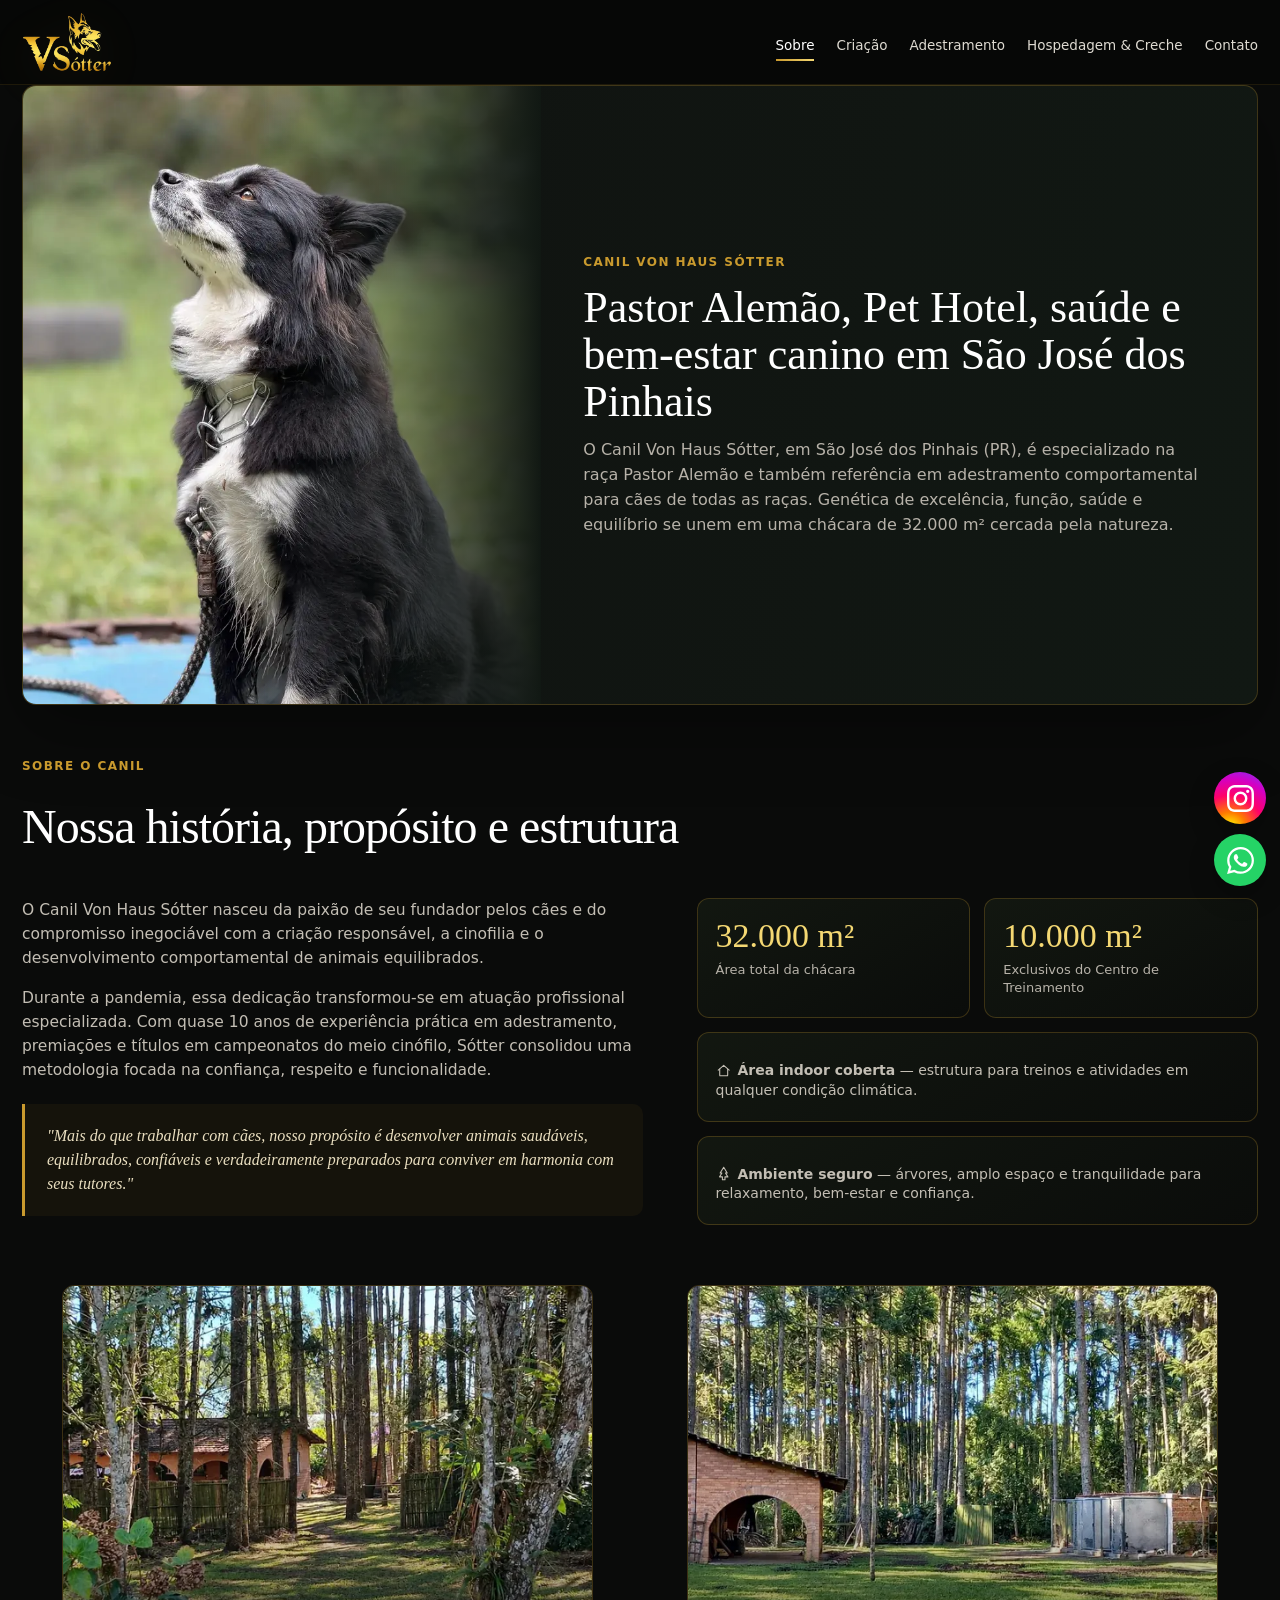
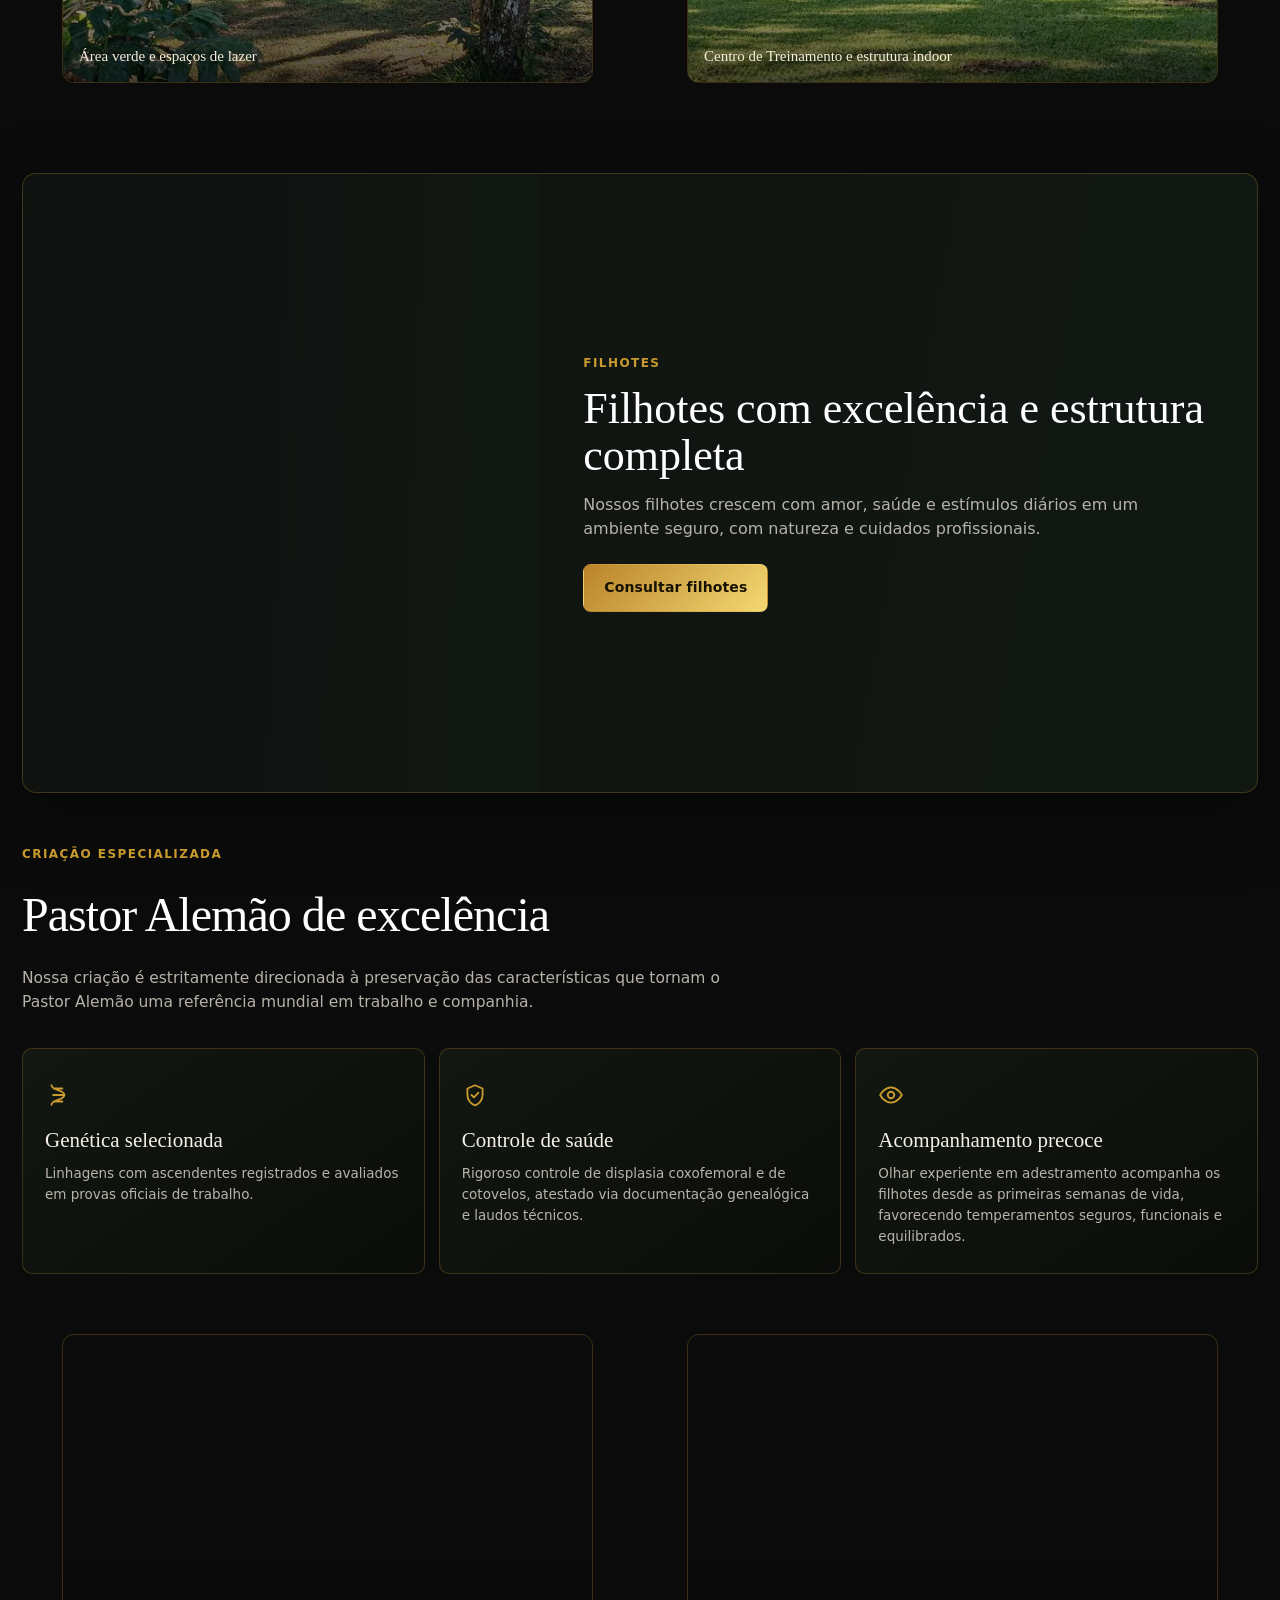
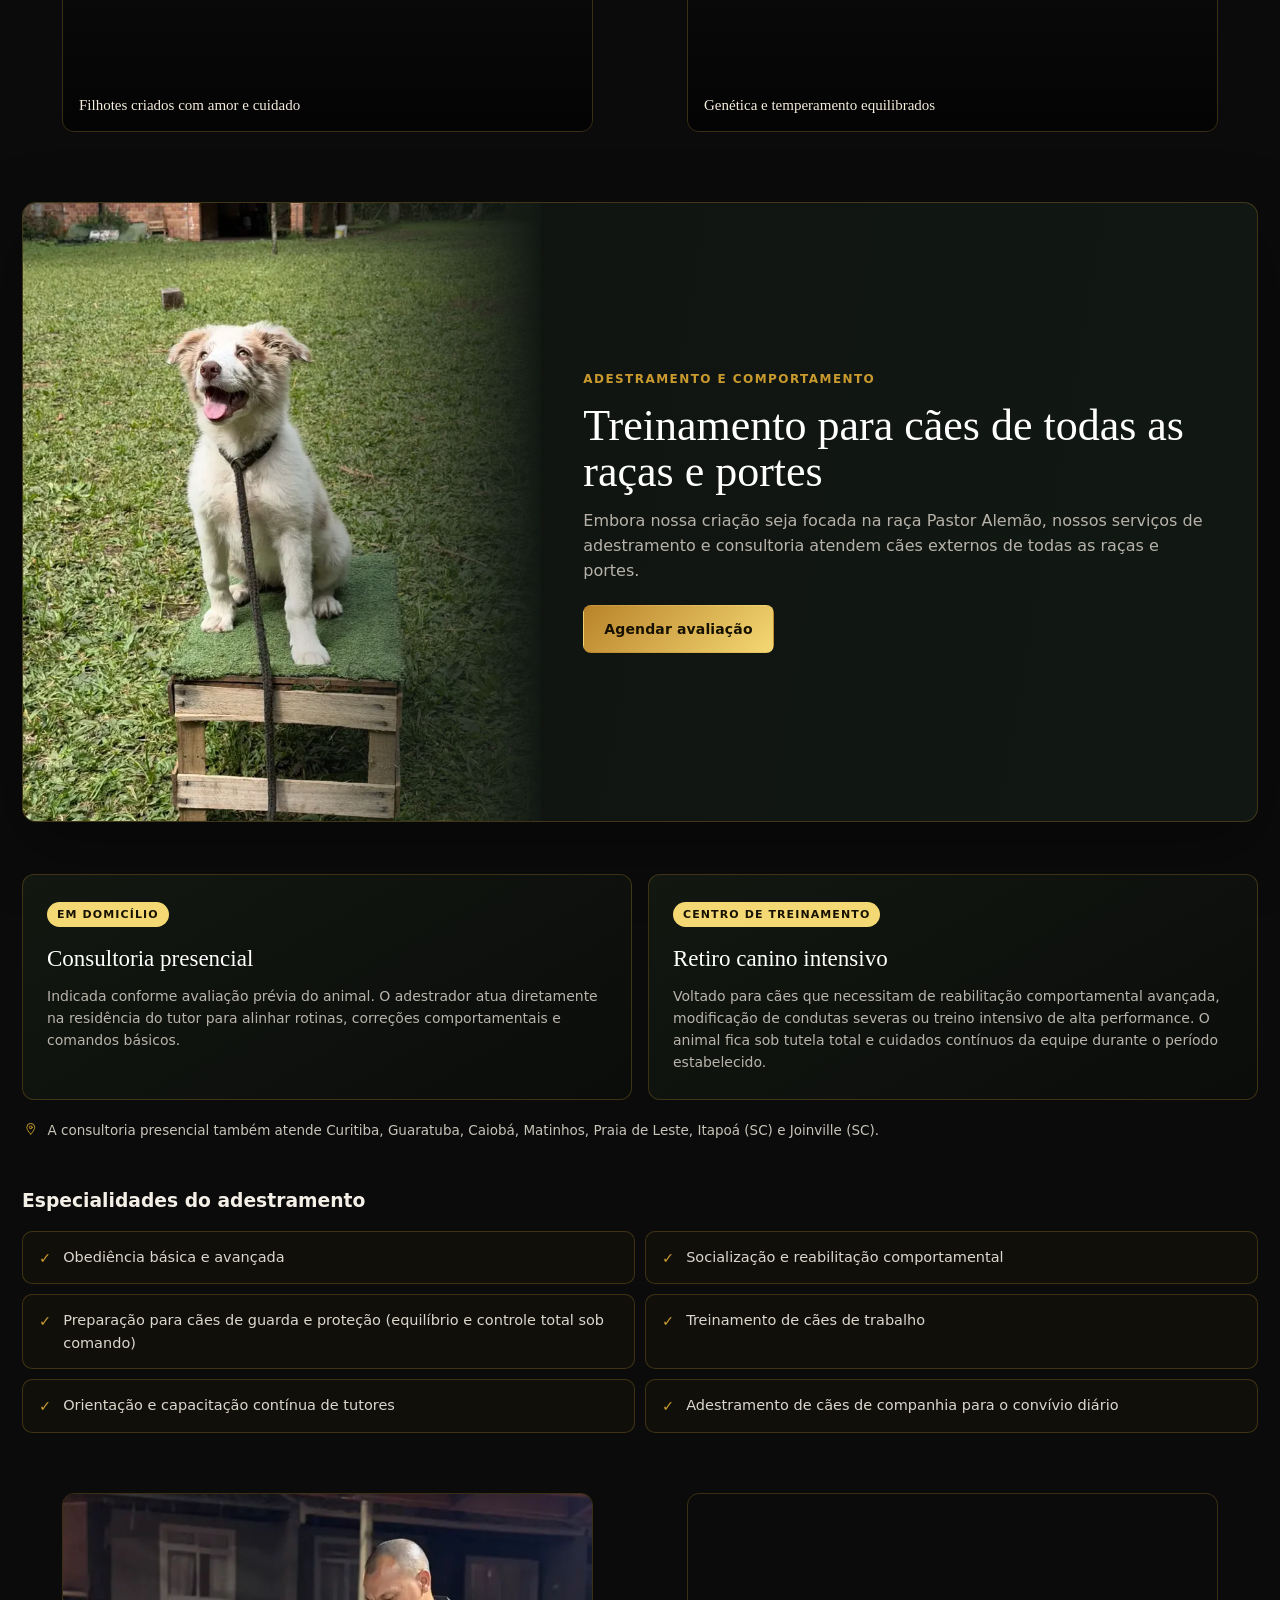
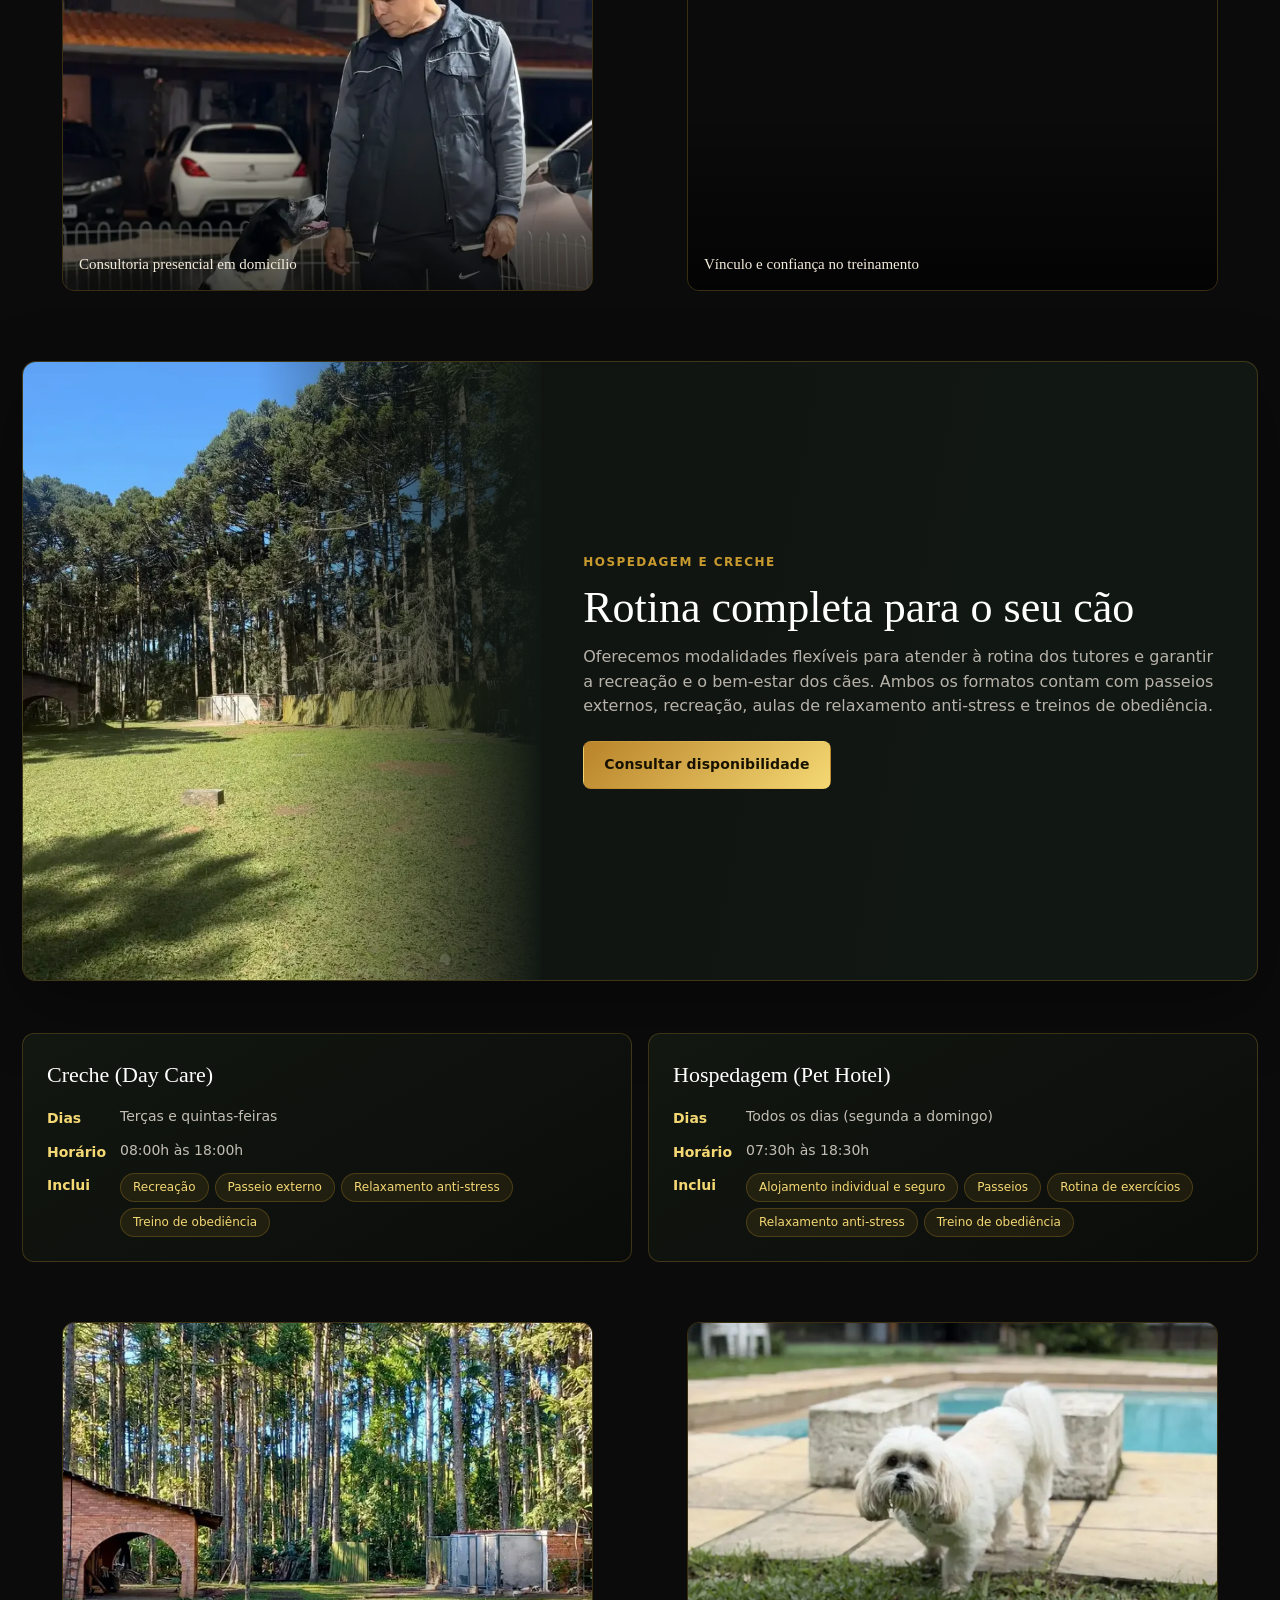
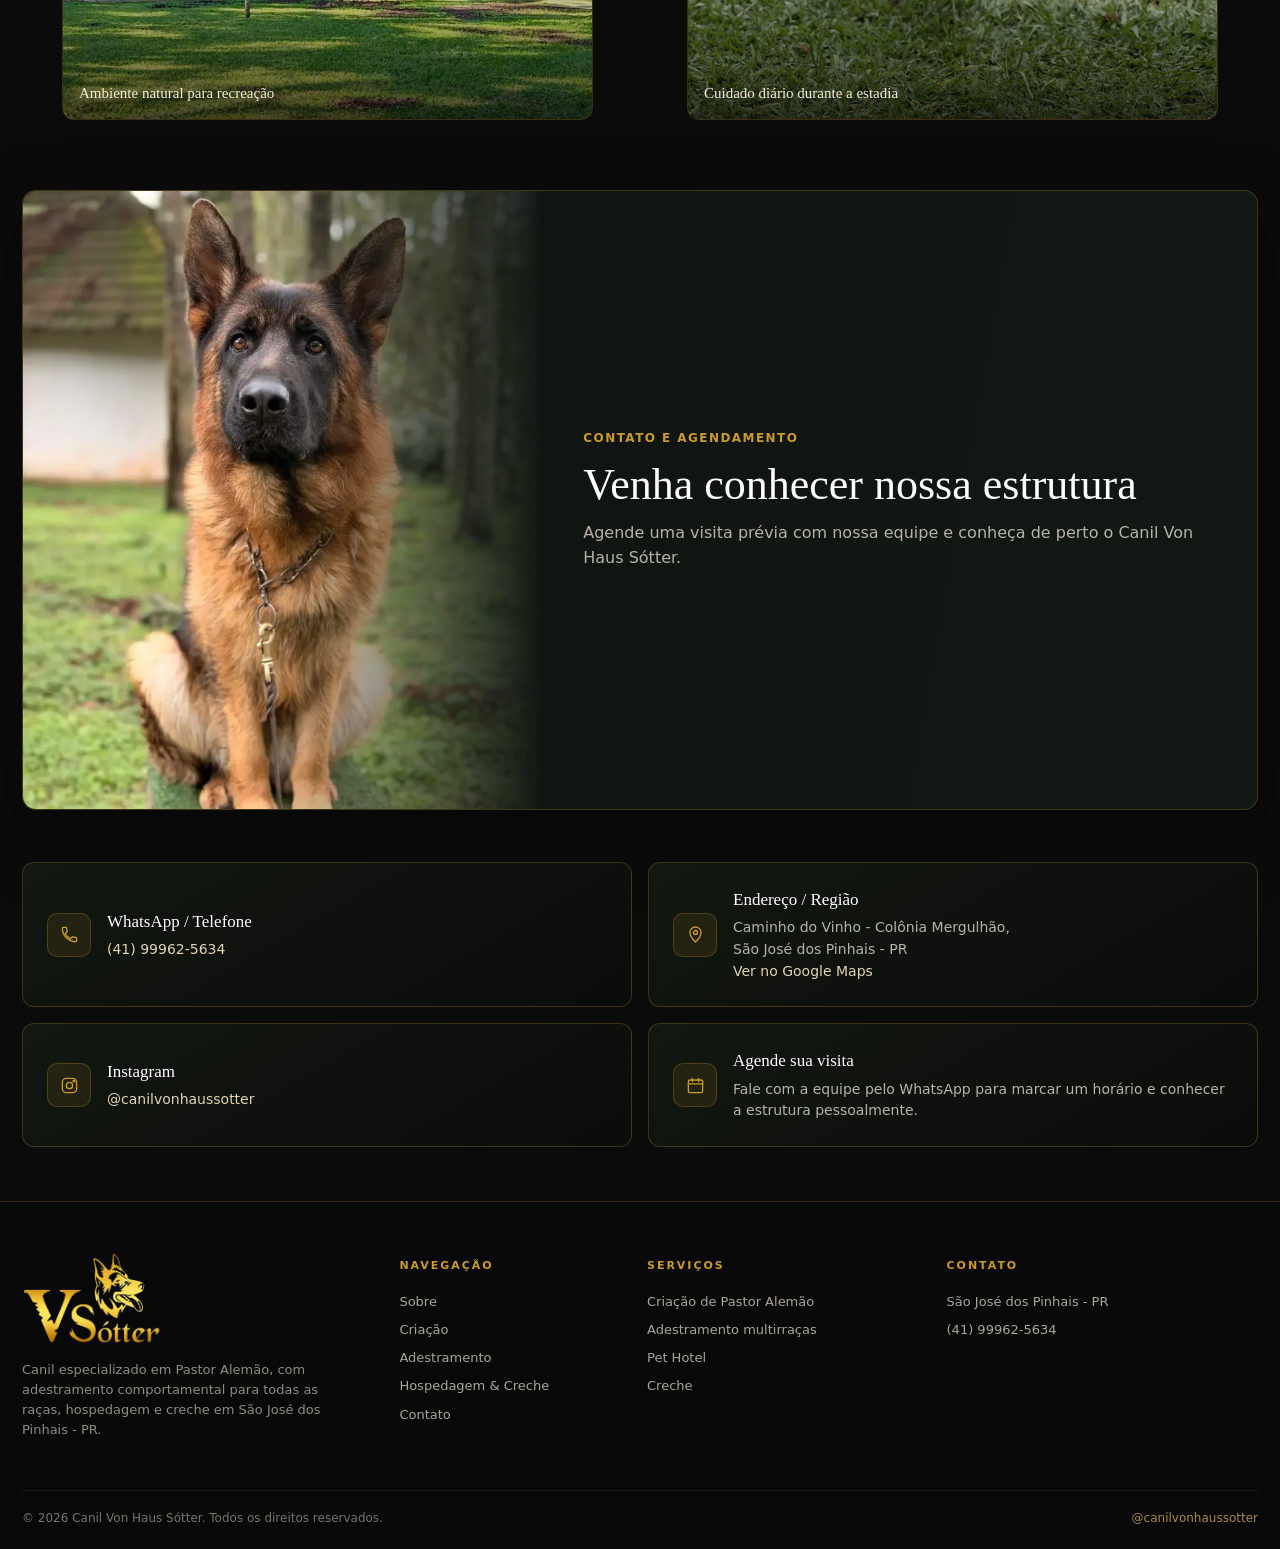
==== commit 1e106766: "Card WhatsApp/Telefone agora liga para o número em vez de abrir o WhatsApp O card "Agende sua visita" ====
--- a/index.html
+++ b/index.html
@@ -270,7 +270,7 @@
 
       <div class="shell">
         <div class="contact-layout">
-          <a class="contact-card reveal" href="https://wa.me/5541999625634?text=Ol%C3%A1%21%20Vim%20pelo%20site%20e%20gostaria%20de%20mais%20informa%C3%A7%C3%B5es%20sobre%20o%20Canil%20Von%20Haus%20Sótter." target="_blank" rel="noopener noreferrer">
+          <a class="contact-card reveal" href="tel:+5541999625634">
             <span class="c-icon"><svg class="icon"><use href="#i-phone"/></svg></span>
             <div><h3>WhatsApp / Telefone</h3><p><span class="cc-link-text">(41) 99962-5634</span></p></div>
           </a>
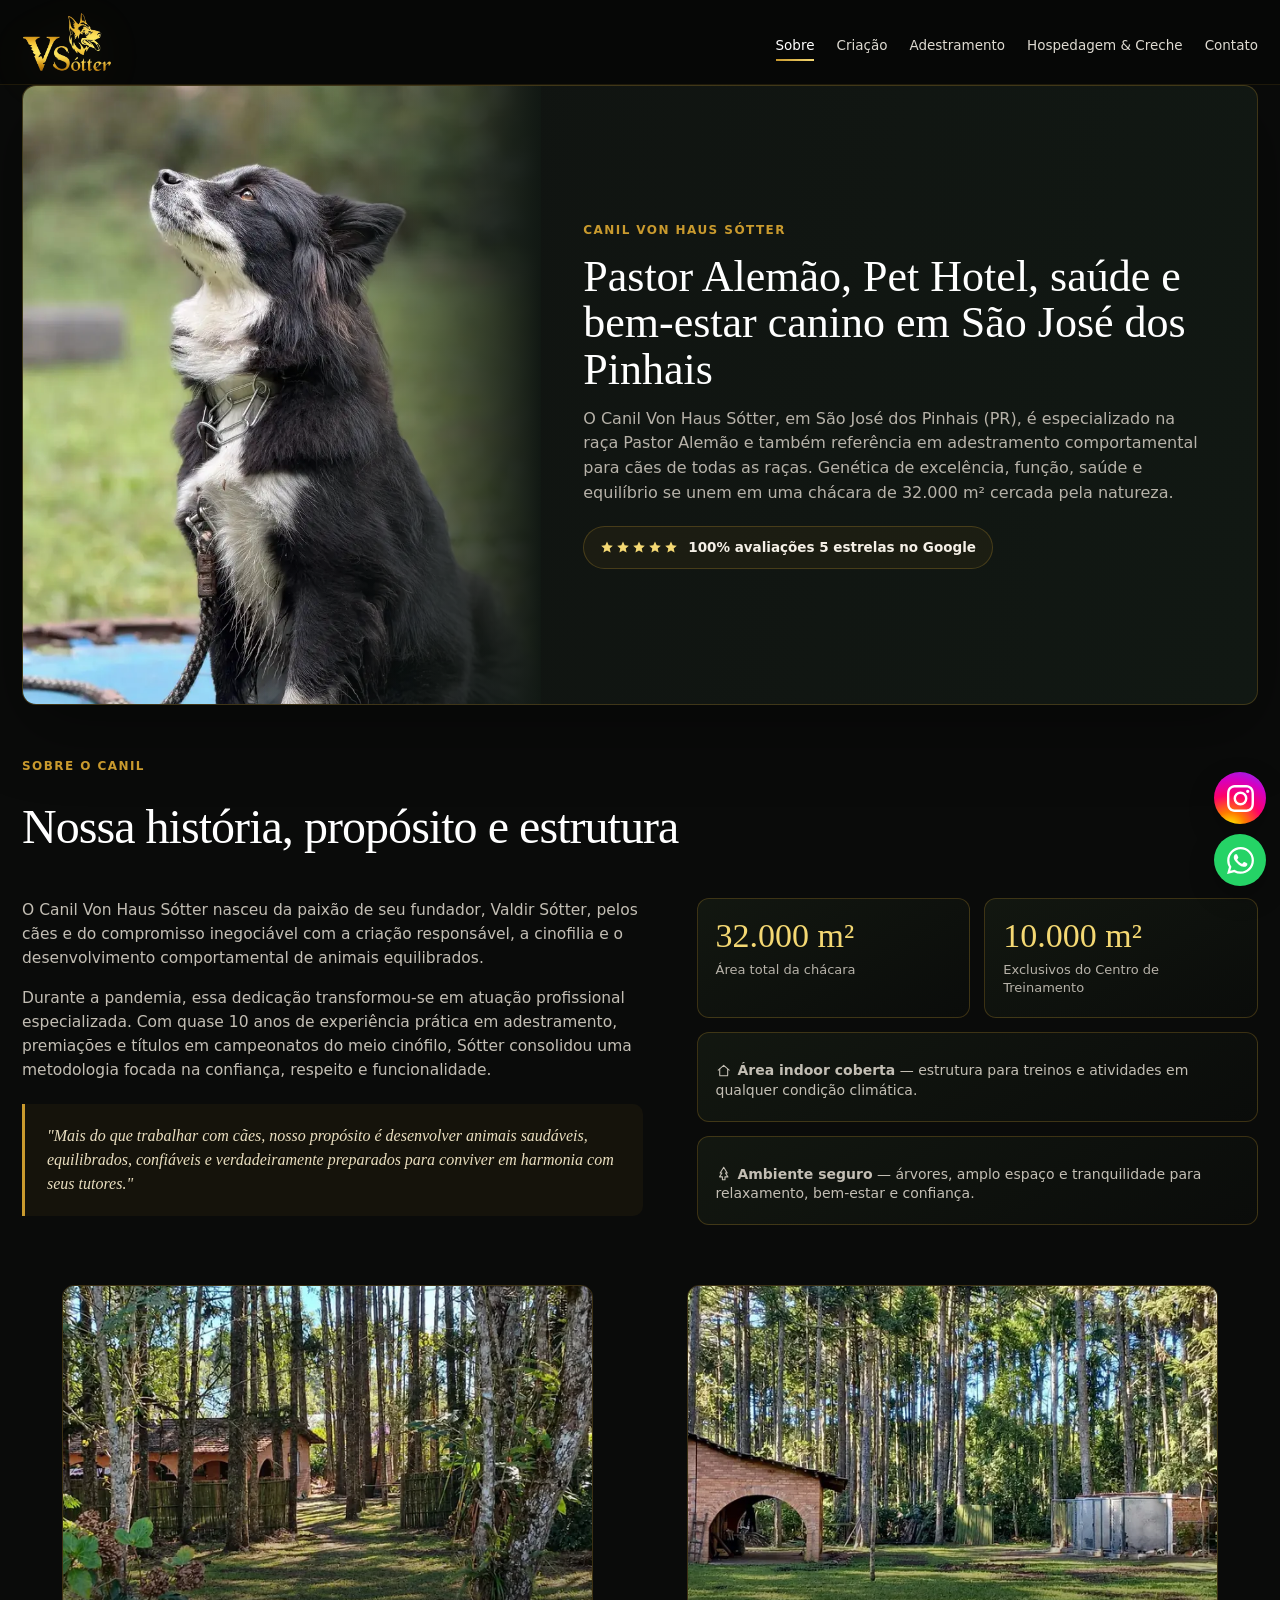
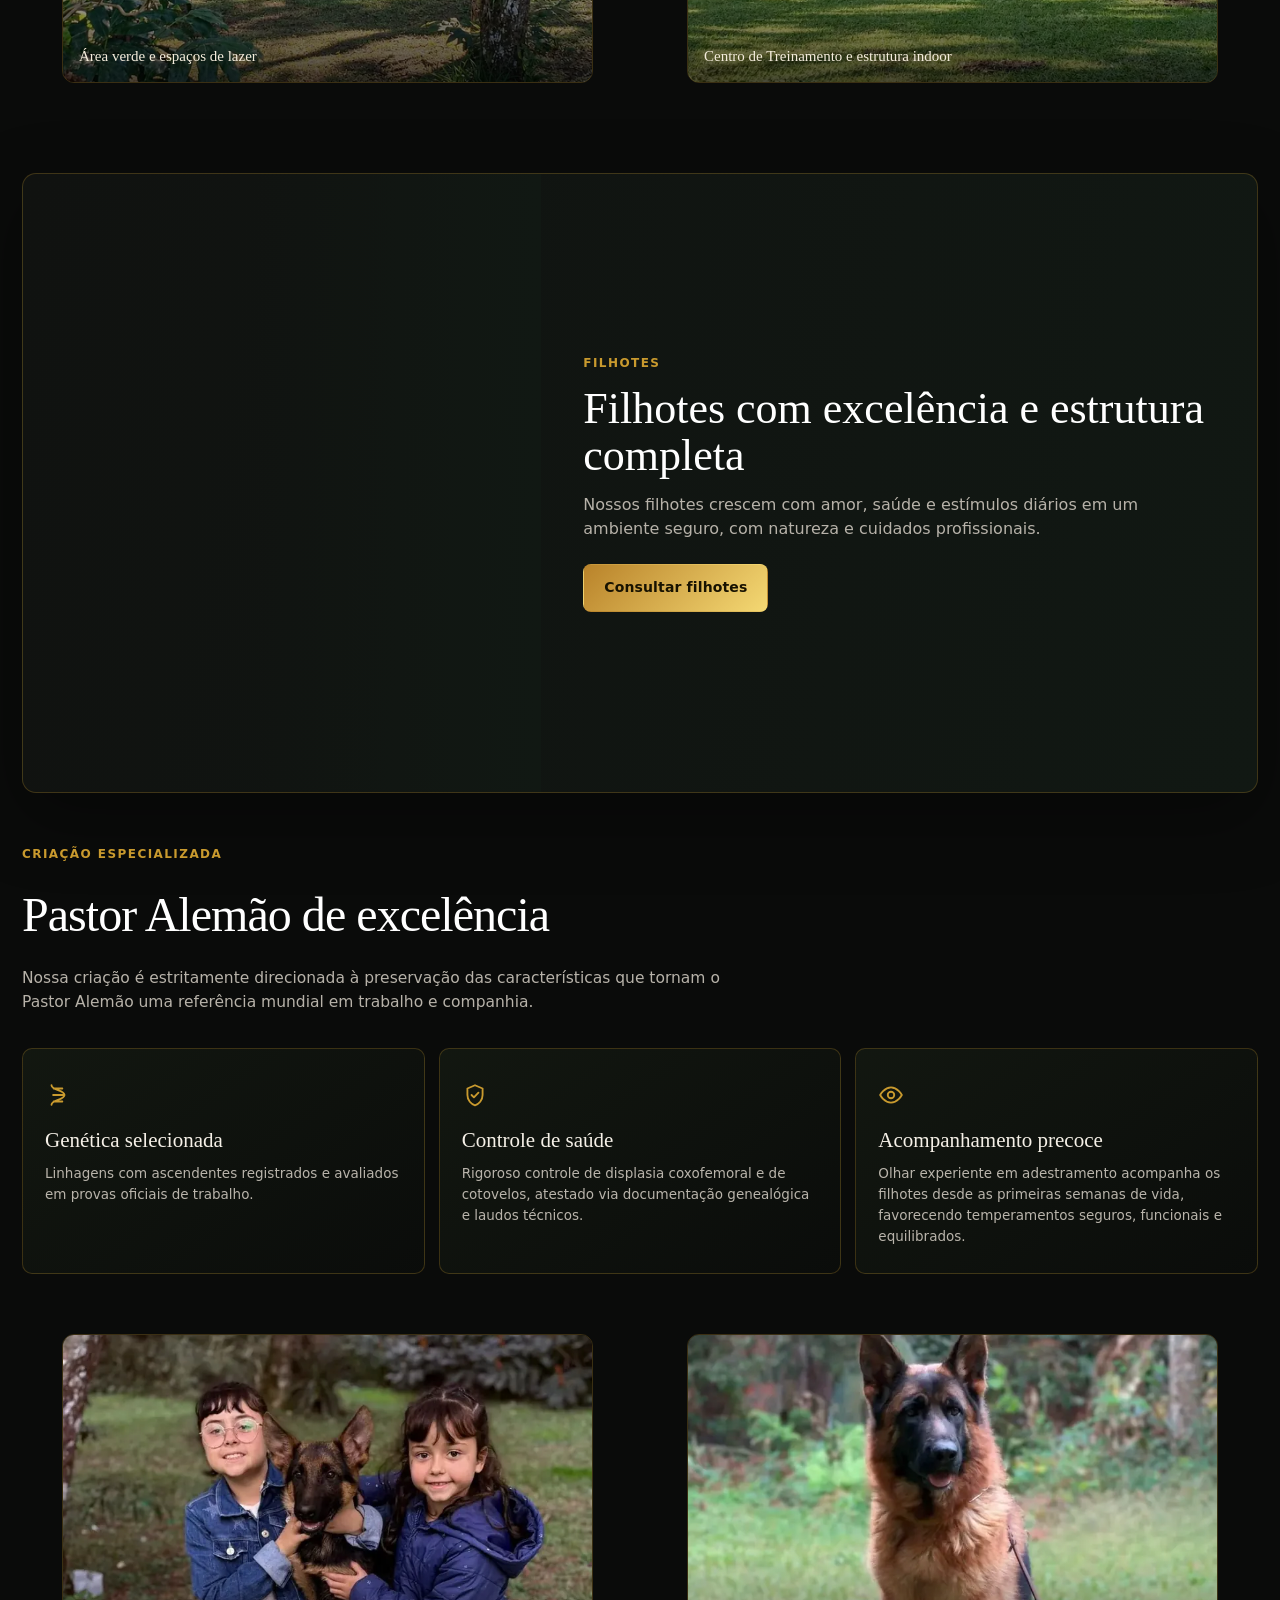
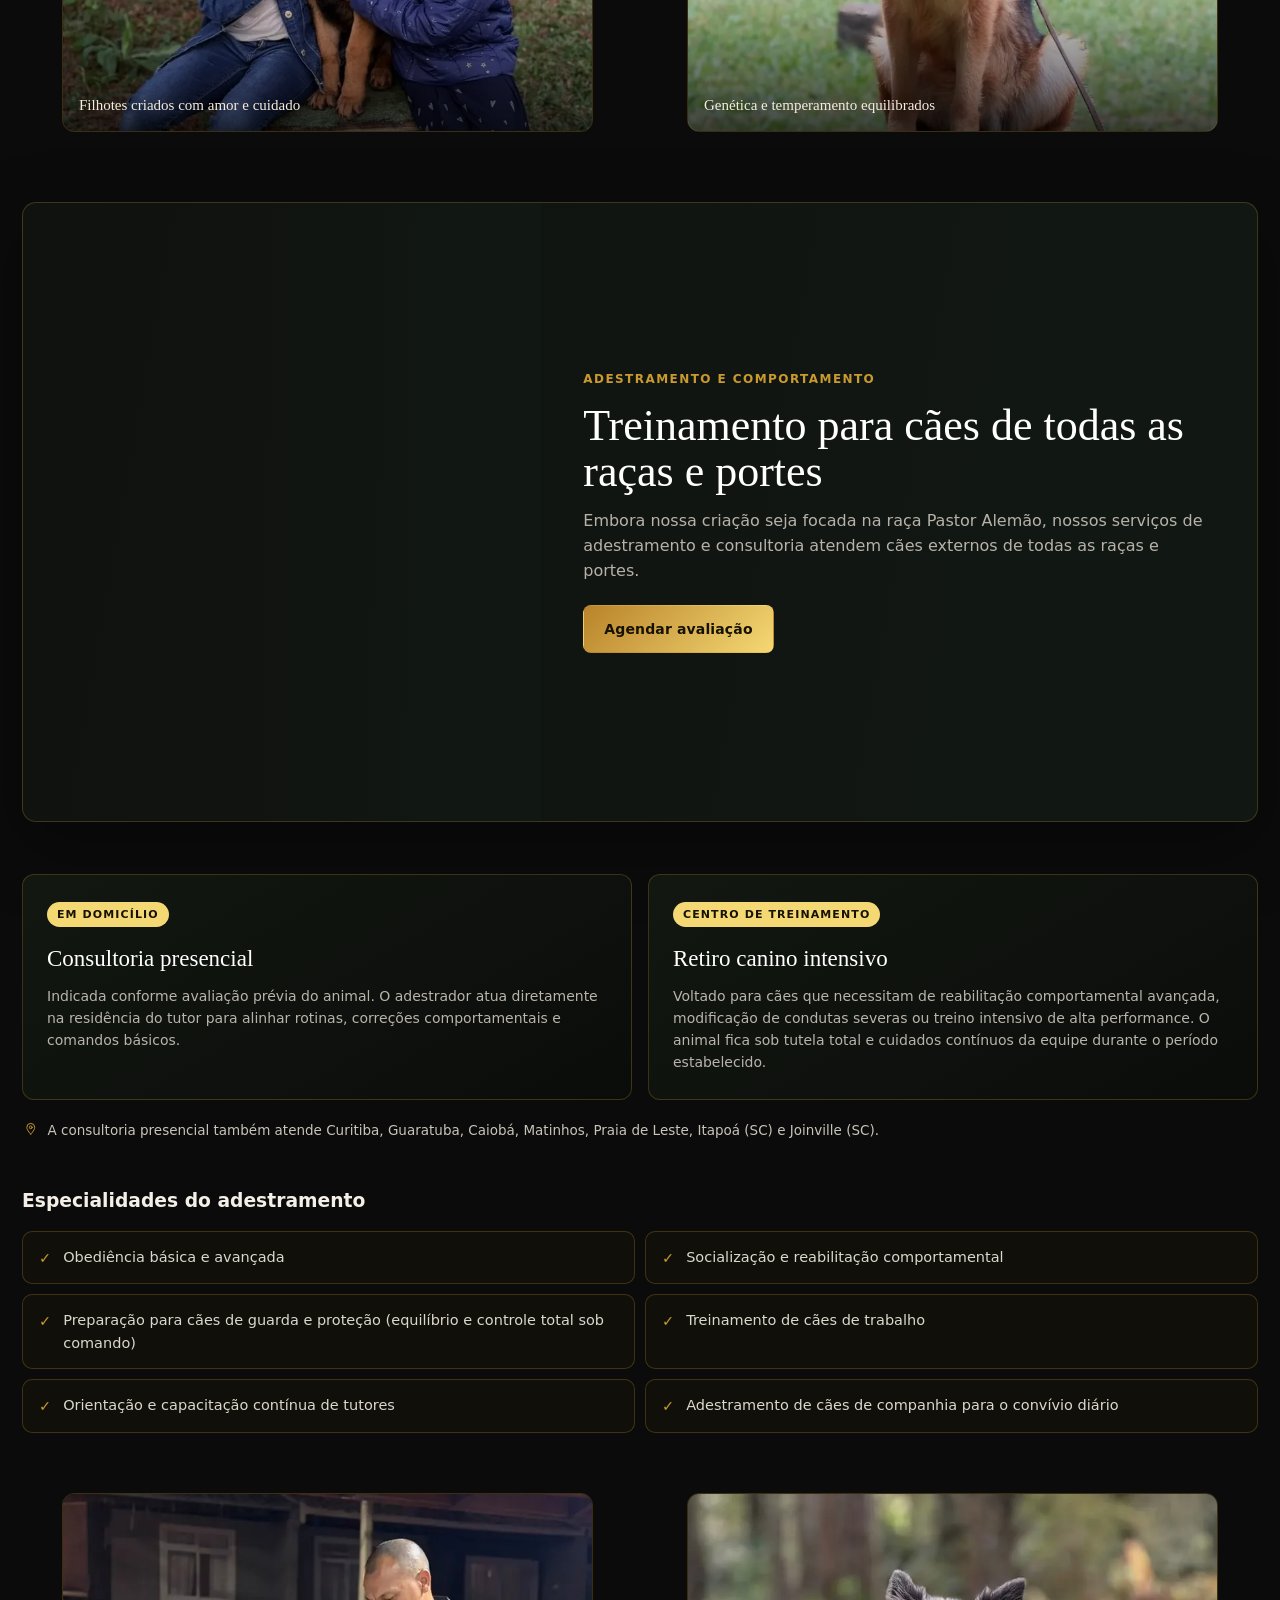
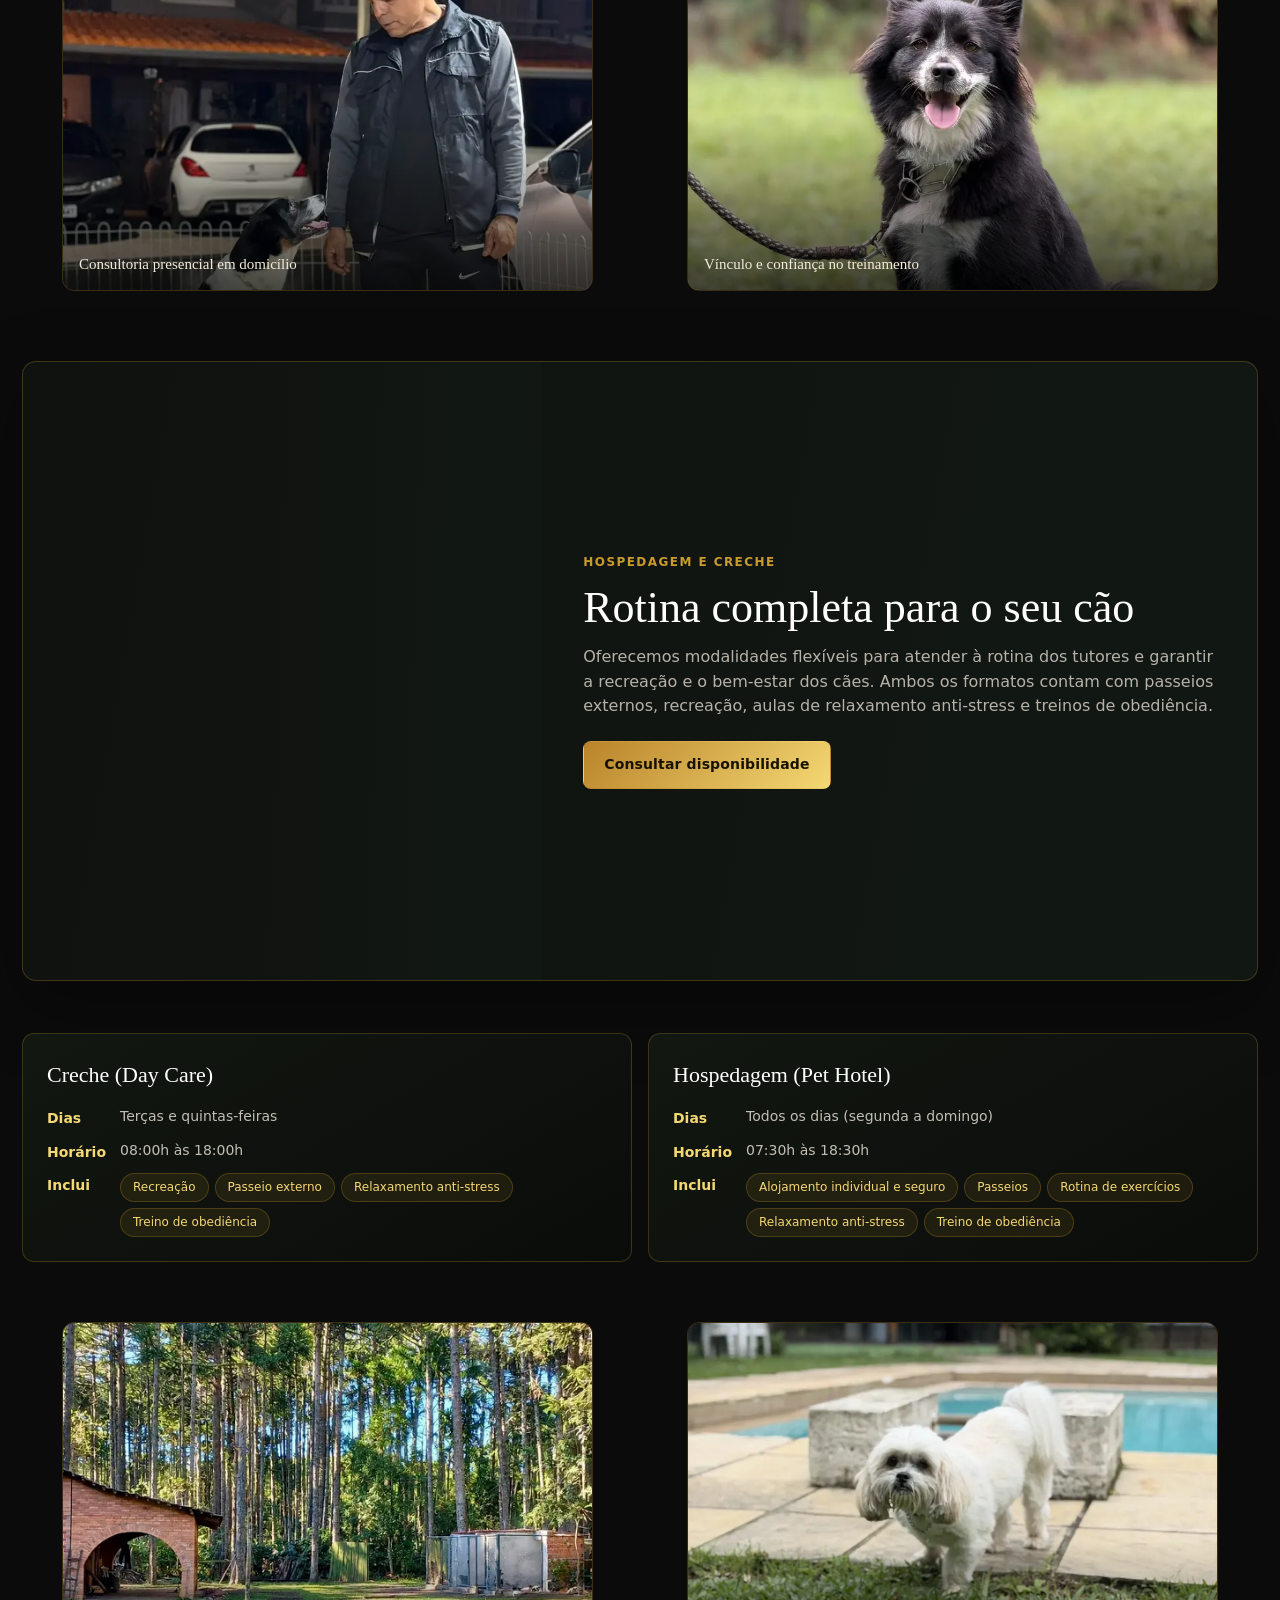
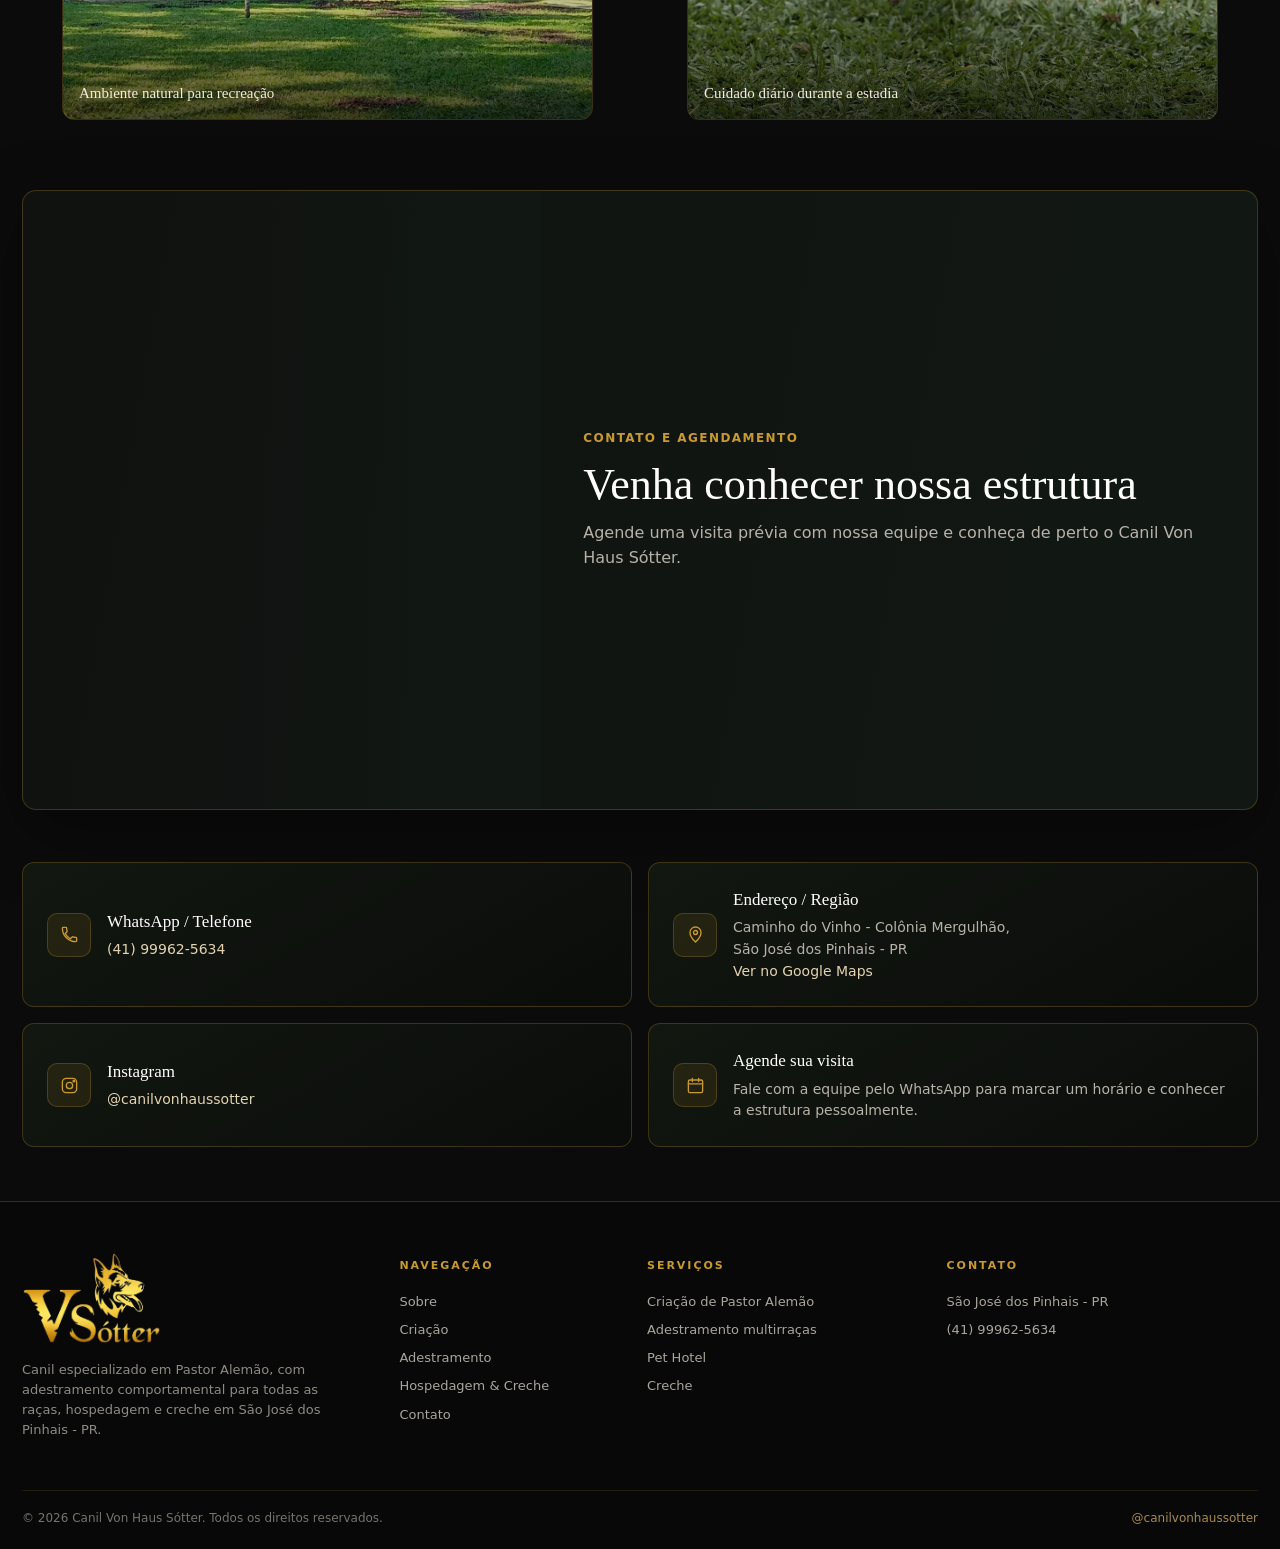
==== commit d4ed164d: "Adiciona selo de avaliações do Google e nomeia o fundador (Valdir Sótter) Dois pontos direto da audi" ====
--- a/index.html
+++ b/index.html
@@ -16,7 +16,7 @@
   <meta property="og:image" content="https://vsotter.com.br/assets/site/og-cover.webp">
   <meta property="og:image:width" content="960">
   <meta property="og:image:height" content="480">
-  <meta property="og:image:alt" content="Fundador do Canil Von Haus Sótter ao lado de um Pastor Alemão">
+  <meta property="og:image:alt" content="Valdir Sótter, fundador do Canil Von Haus Sótter, ao lado de um Pastor Alemão">
   <meta property="og:url" content="https://vsotter.com.br/">
   <meta name="twitter:card" content="summary_large_image">
   <meta name="twitter:title" content="Canil Von Haus Sótter | Pastor Alemão, Adestramento, Hotel e Creche">
@@ -28,7 +28,7 @@
   <style>html{background:#0a0b0a}body{margin:0;background:#0a0b0a;color:#f5f0e7}</style>
   <link rel="preload" href="styles.css" as="style" onload="this.onload=null;this.rel='stylesheet'">
   <noscript><link rel="stylesheet" href="styles.css"></noscript>
-  <script type="application/ld+json">{"@context":"https://schema.org","@type":"LocalBusiness","name":"Canil Von Haus Sótter","image":"https://vsotter.com.br/assets/site/og-cover.webp","url":"https://vsotter.com.br/","description":"Canil especializado em Pastor Alemão, com adestramento comportamental para todas as raças, pet hotel e creche em São José dos Pinhais (PR).","telephone":"+5541999625634","priceRange":"$","address":{"@type":"PostalAddress","streetAddress":"Caminho do Vinho, Colônia Mergulhão","addressLocality":"São José dos Pinhais","addressRegion":"PR","addressCountry":"BR"},"geo":{"@type":"GeoCoordinates","latitude":-25.5672225,"longitude":-49.1308196},"areaServed":[{"@type":"City","name":"São José dos Pinhais","addressRegion":"PR"},{"@type":"City","name":"Curitiba","addressRegion":"PR"},{"@type":"City","name":"Guaratuba","addressRegion":"PR"},{"@type":"City","name":"Caiobá","addressRegion":"PR"},{"@type":"City","name":"Matinhos","addressRegion":"PR"},{"@type":"City","name":"Praia de Leste","addressRegion":"PR"},{"@type":"City","name":"Itapoá","addressRegion":"SC"},{"@type":"City","name":"Joinville","addressRegion":"SC"}],"sameAs":["https://www.instagram.com/canilvonhaussotter/"],"openingHoursSpecification":[{"@type":"OpeningHoursSpecification","dayOfWeek":["Monday","Tuesday","Wednesday","Thursday","Friday"],"opens":"08:00","closes":"17:30"},{"@type":"OpeningHoursSpecification","dayOfWeek":["Saturday","Sunday"],"opens":"09:00","closes":"14:00"}]}</script>
+  <script type="application/ld+json">{"@context":"https://schema.org","@type":"LocalBusiness","name":"Canil Von Haus Sótter","image":"https://vsotter.com.br/assets/site/og-cover.webp","url":"https://vsotter.com.br/","description":"Canil especializado em Pastor Alemão, com adestramento comportamental para todas as raças, pet hotel e creche em São José dos Pinhais (PR).","telephone":"+5541999625634","priceRange":"$","founder":{"@type":"Person","name":"Valdir Sótter"},"address":{"@type":"PostalAddress","streetAddress":"Caminho do Vinho, Colônia Mergulhão","addressLocality":"São José dos Pinhais","addressRegion":"PR","addressCountry":"BR"},"geo":{"@type":"GeoCoordinates","latitude":-25.5672225,"longitude":-49.1308196},"areaServed":[{"@type":"City","name":"São José dos Pinhais","addressRegion":"PR"},{"@type":"City","name":"Curitiba","addressRegion":"PR"},{"@type":"City","name":"Guaratuba","addressRegion":"PR"},{"@type":"City","name":"Caiobá","addressRegion":"PR"},{"@type":"City","name":"Matinhos","addressRegion":"PR"},{"@type":"City","name":"Praia de Leste","addressRegion":"PR"},{"@type":"City","name":"Itapoá","addressRegion":"SC"},{"@type":"City","name":"Joinville","addressRegion":"SC"}],"aggregateRating":{"@type":"AggregateRating","ratingValue":"5.0","bestRating":"5","reviewCount":"24"},"sameAs":["https://www.instagram.com/canilvonhaussotter/"],"openingHoursSpecification":[{"@type":"OpeningHoursSpecification","dayOfWeek":["Monday","Tuesday","Wednesday","Thursday","Friday"],"opens":"08:00","closes":"17:30"},{"@type":"OpeningHoursSpecification","dayOfWeek":["Saturday","Sunday"],"opens":"09:00","closes":"14:00"}]}</script>
 </head>
 <body>
   <a class="skip-link" href="#conteudo">Ir para o conteúdo</a>
@@ -86,6 +86,12 @@
             <p class="kicker">CANIL VON HAUS SÓTTER</p>
             <h1>Pastor Alemão, Pet Hotel, saúde e bem-estar canino em São José dos Pinhais</h1>
             <p>O Canil Von Haus Sótter, em São José dos Pinhais (PR), é especializado na raça Pastor Alemão e também referência em adestramento comportamental para cães de todas as raças. Genética de excelência, função, saúde e equilíbrio se unem em uma chácara de 32.000 m² cercada pela natureza.</p>
+            <a class="trust-badge" href="https://www.google.com/maps/place/Von+Haus+S%C3%B3tter/@-25.5672225,-49.1308196,17z/data=!4m8!3m7!1s0x94dcf7c70f1d5147:0xac2ee71cd3bd0217!8m2!3d-25.5672225!4d-49.1308196!9m1!1b1!16s%2Fg%2F11nw07qjgq?hl=pt-BR" target="_blank" rel="noopener">
+              <span class="trust-stars">
+                <svg class="icon"><use href="#i-star"/></svg><svg class="icon"><use href="#i-star"/></svg><svg class="icon"><use href="#i-star"/></svg><svg class="icon"><use href="#i-star"/></svg><svg class="icon"><use href="#i-star"/></svg>
+              </span>
+              <span>100% avaliações 5 estrelas no Google</span>
+            </a>
           </div>
         </div>
       </div>
@@ -98,7 +104,7 @@
 
         <div class="story">
           <div class="story-copy reveal">
-            <p>O Canil Von Haus Sótter nasceu da paixão de seu fundador pelos cães e do compromisso inegociável com a criação responsável, a cinofilia e o desenvolvimento comportamental de animais equilibrados.</p>
+            <p>O Canil Von Haus Sótter nasceu da paixão de seu fundador, Valdir Sótter, pelos cães e do compromisso inegociável com a criação responsável, a cinofilia e o desenvolvimento comportamental de animais equilibrados.</p>
             <p>Durante a pandemia, essa dedicação transformou-se em atuação profissional especializada. Com quase 10 anos de experiência prática em adestramento, premiações e títulos em campeonatos do meio cinófilo, Sótter consolidou uma metodologia focada na confiança, respeito e funcionalidade.</p>
             <blockquote class="story-quote">"Mais do que trabalhar com cães, nosso propósito é desenvolver animais saudáveis, equilibrados, confiáveis e verdadeiramente preparados para conviver em harmonia com seus tutores."</blockquote>
           </div>
--- a/styles.css
+++ b/styles.css
@@ -132,6 +132,10 @@
 .section-hero-copy .about-tagline{font-family:Georgia,serif;font-style:italic;color:var(--gold2);font-size:clamp(15px,1.6vw,18px);margin:0 0 14px}
 .section-hero-copy p:not(.kicker){color:var(--muted);max-width:680px;margin:0}
 .section-hero-copy .actions{margin-top:22px}
+.trust-badge{display:inline-flex;align-items:center;gap:10px;margin-top:20px;padding:10px 16px;border:1px solid var(--line);border-radius:30px;background:rgba(201,154,46,.06);color:#f5f0e7;font-size:13.5px;font-weight:600;text-decoration:none;transition:.25s ease;width:fit-content}
+.trust-badge:hover{border-color:rgba(201,154,46,.55);background:rgba(201,154,46,.1)}
+.trust-stars{display:inline-flex;gap:2px}
+.trust-stars .icon{width:14px;height:14px;fill:var(--gold2);stroke:none}
 
 /* Masthead da seção Sobre (título geral do site) */
 
--- a/styles.css
+++ b/styles.css
@@ -132,6 +132,10 @@
 .section-hero-copy .about-tagline{font-family:Georgia,serif;font-style:italic;color:var(--gold2);font-size:clamp(15px,1.6vw,18px);margin:0 0 14px}
 .section-hero-copy p:not(.kicker){color:var(--muted);max-width:680px;margin:0}
 .section-hero-copy .actions{margin-top:22px}
+.trust-badge{display:inline-flex;align-items:center;gap:10px;margin-top:20px;padding:10px 16px;border:1px solid var(--line);border-radius:30px;background:rgba(201,154,46,.06);color:#f5f0e7;font-size:13.5px;font-weight:600;text-decoration:none;transition:.25s ease;width:fit-content}
+.trust-badge:hover{border-color:rgba(201,154,46,.55);background:rgba(201,154,46,.1)}
+.trust-stars{display:inline-flex;gap:2px}
+.trust-stars .icon{width:14px;height:14px;fill:var(--gold2);stroke:none}
 
 /* Masthead da seção Sobre (título geral do site) */
 
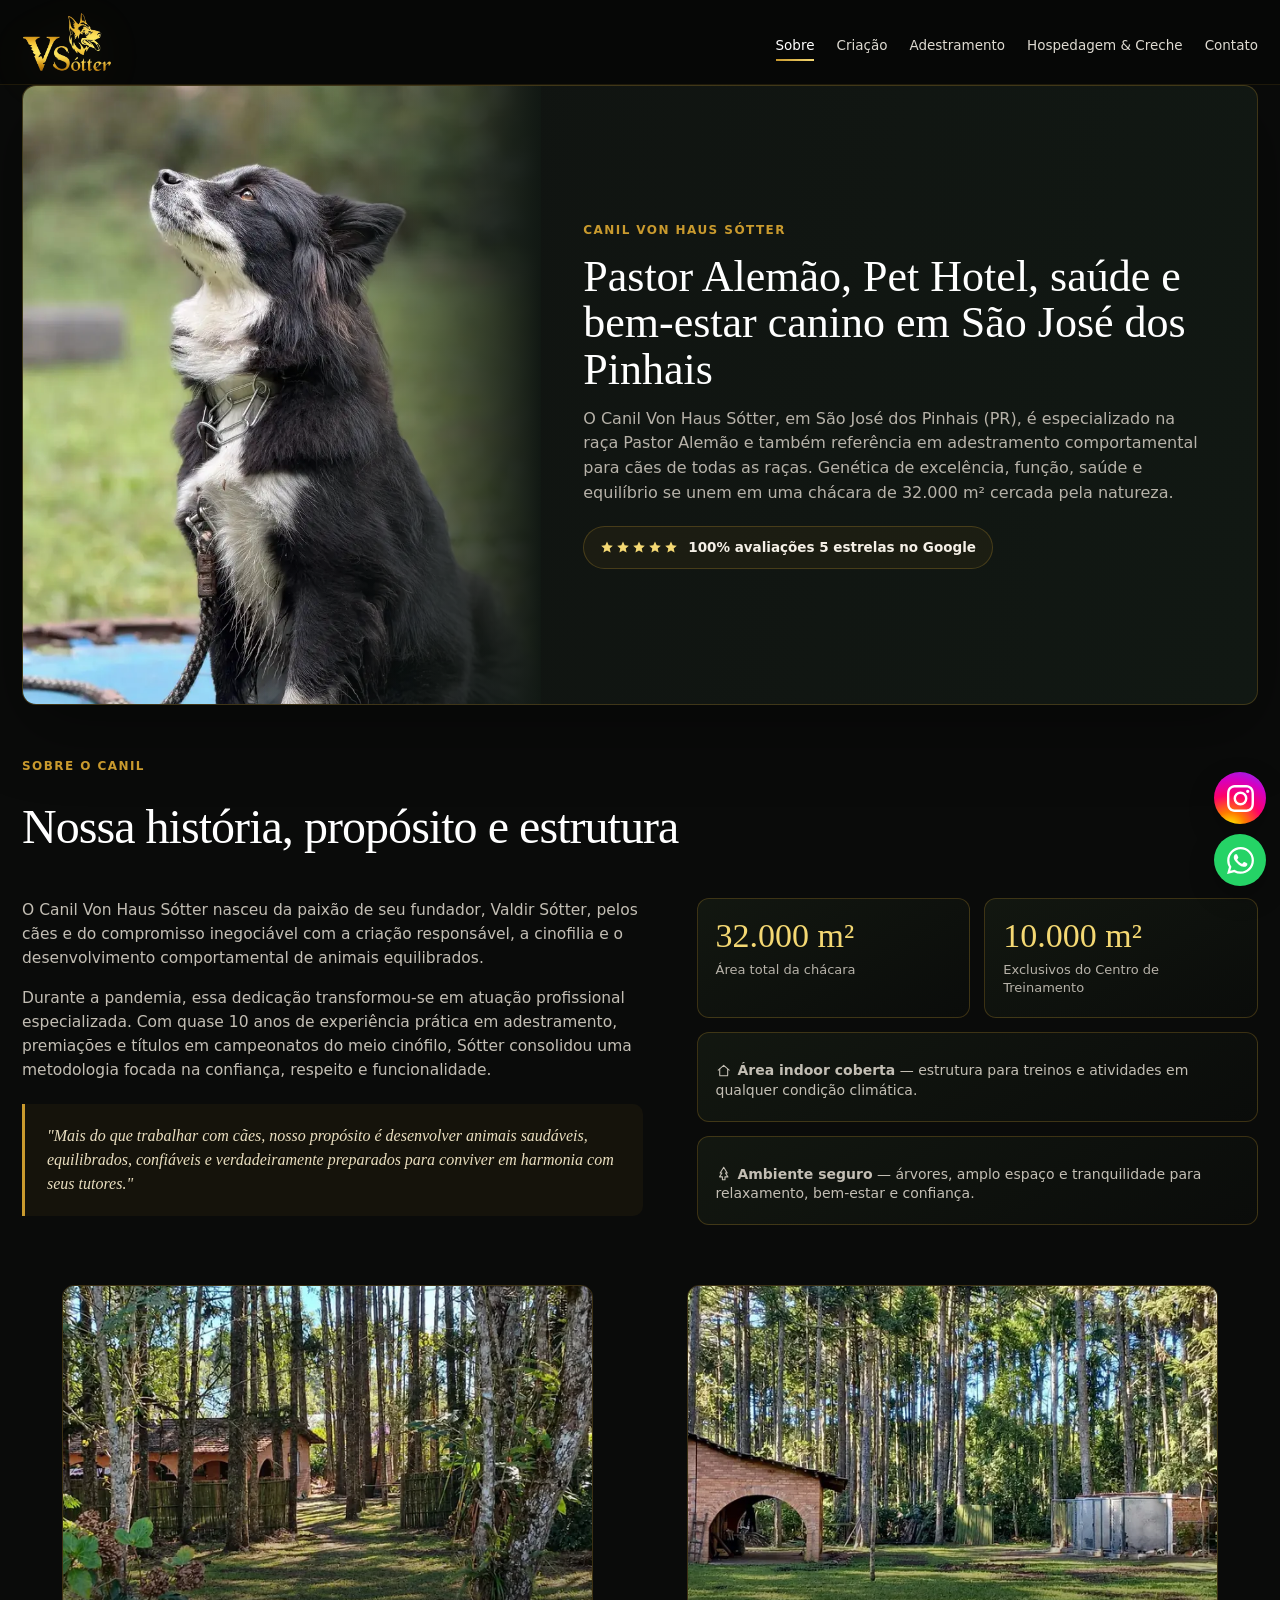
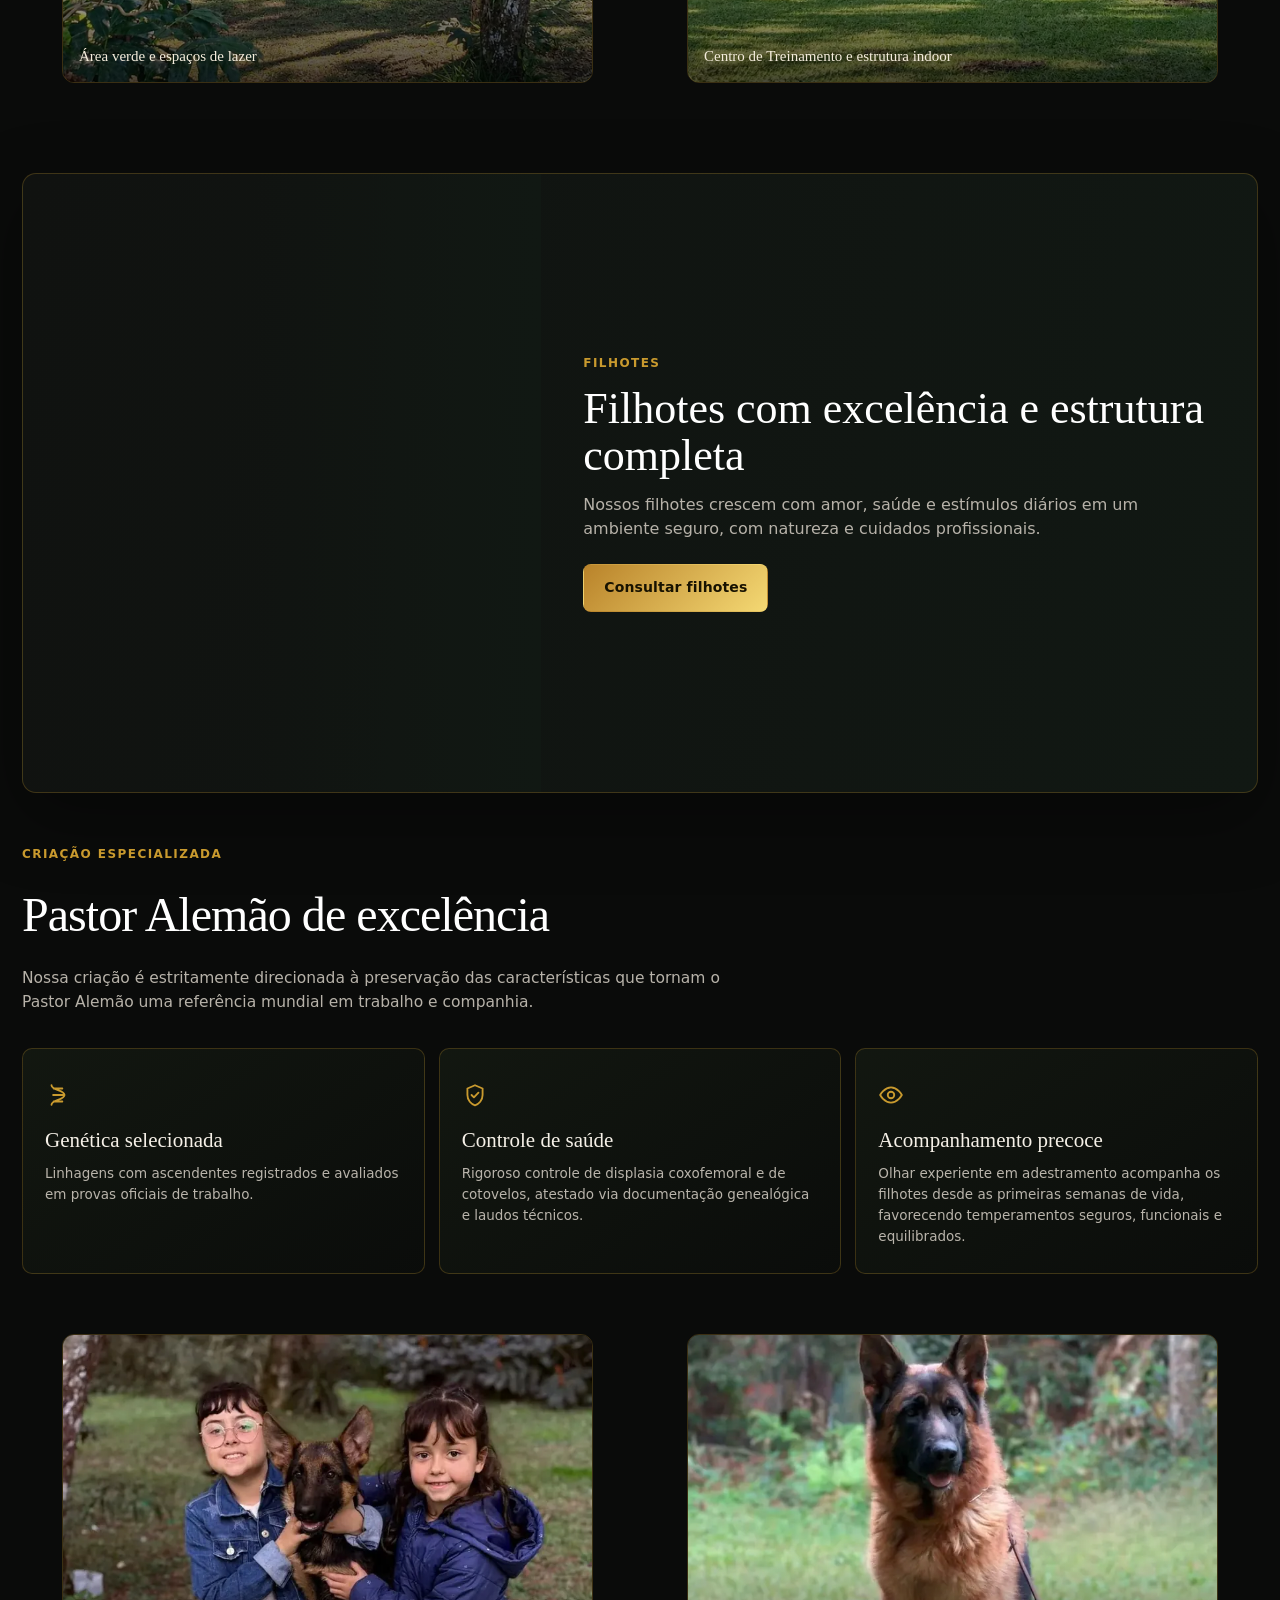
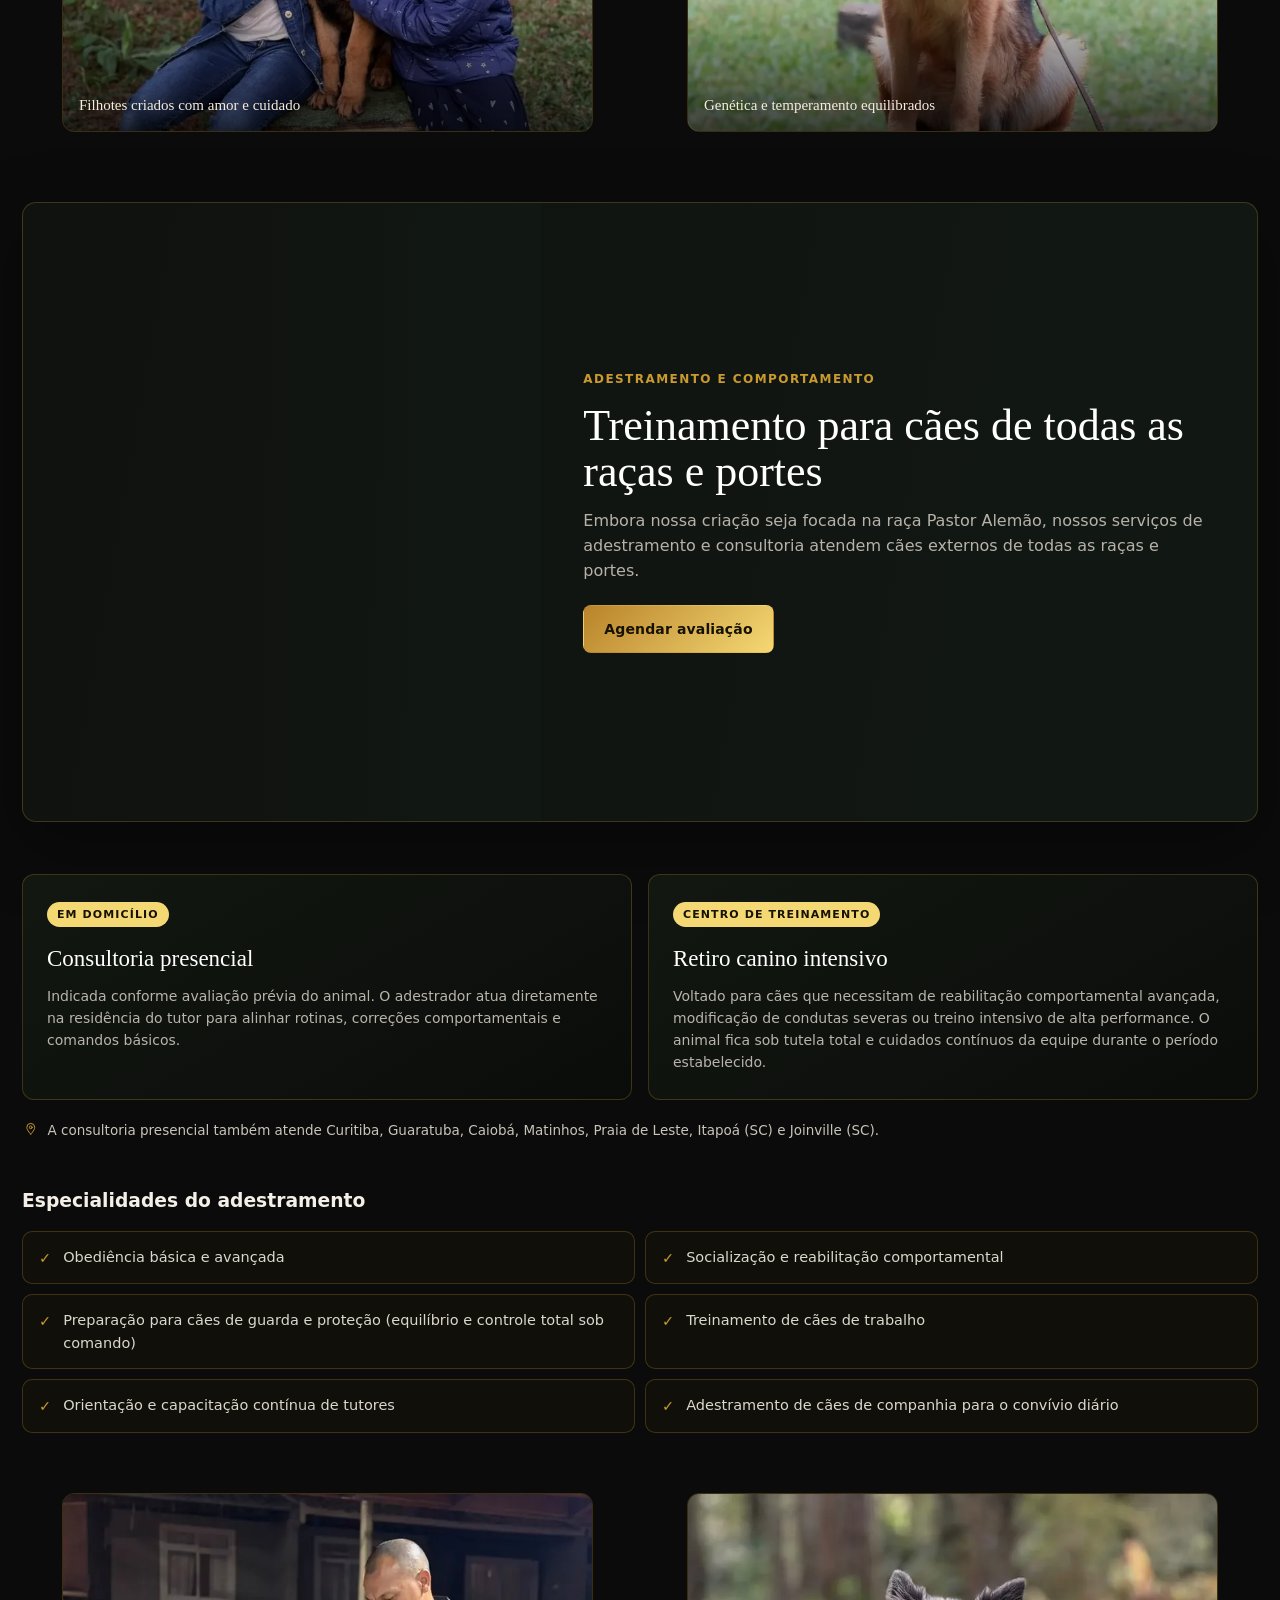
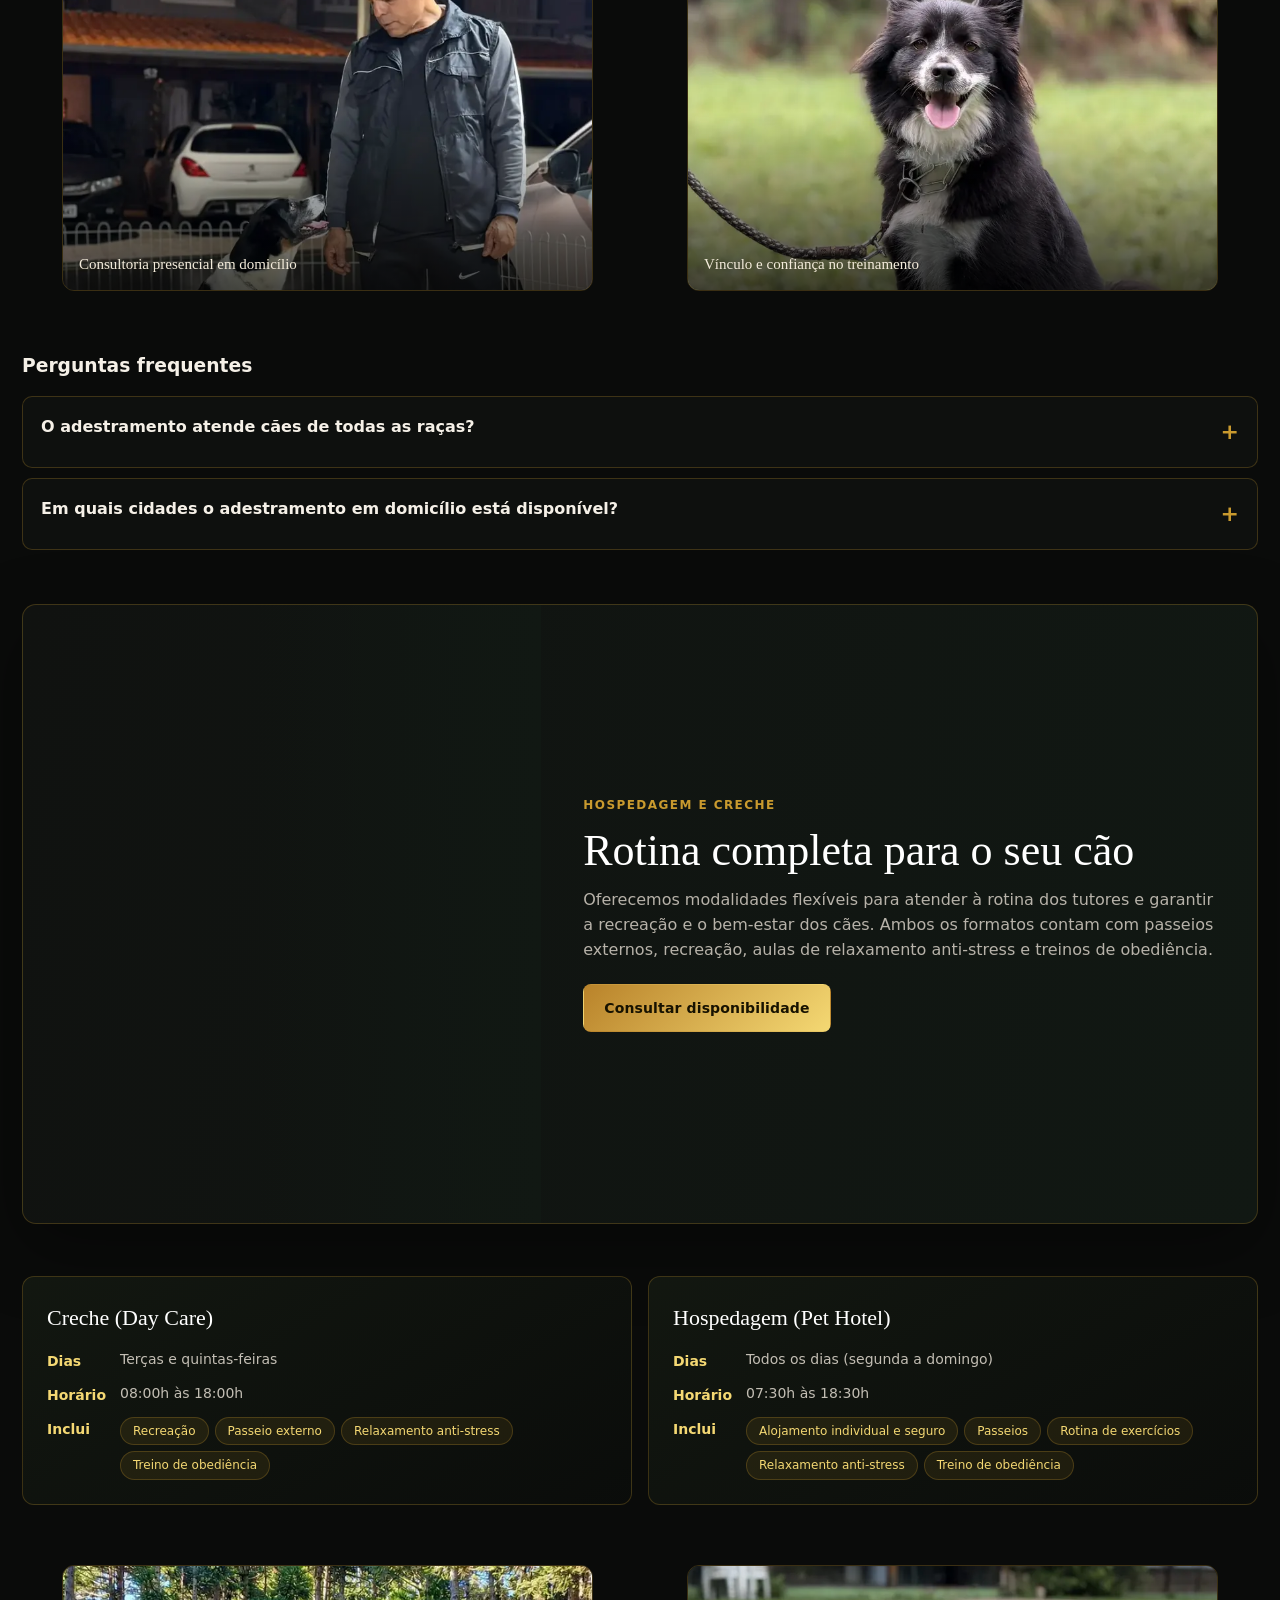
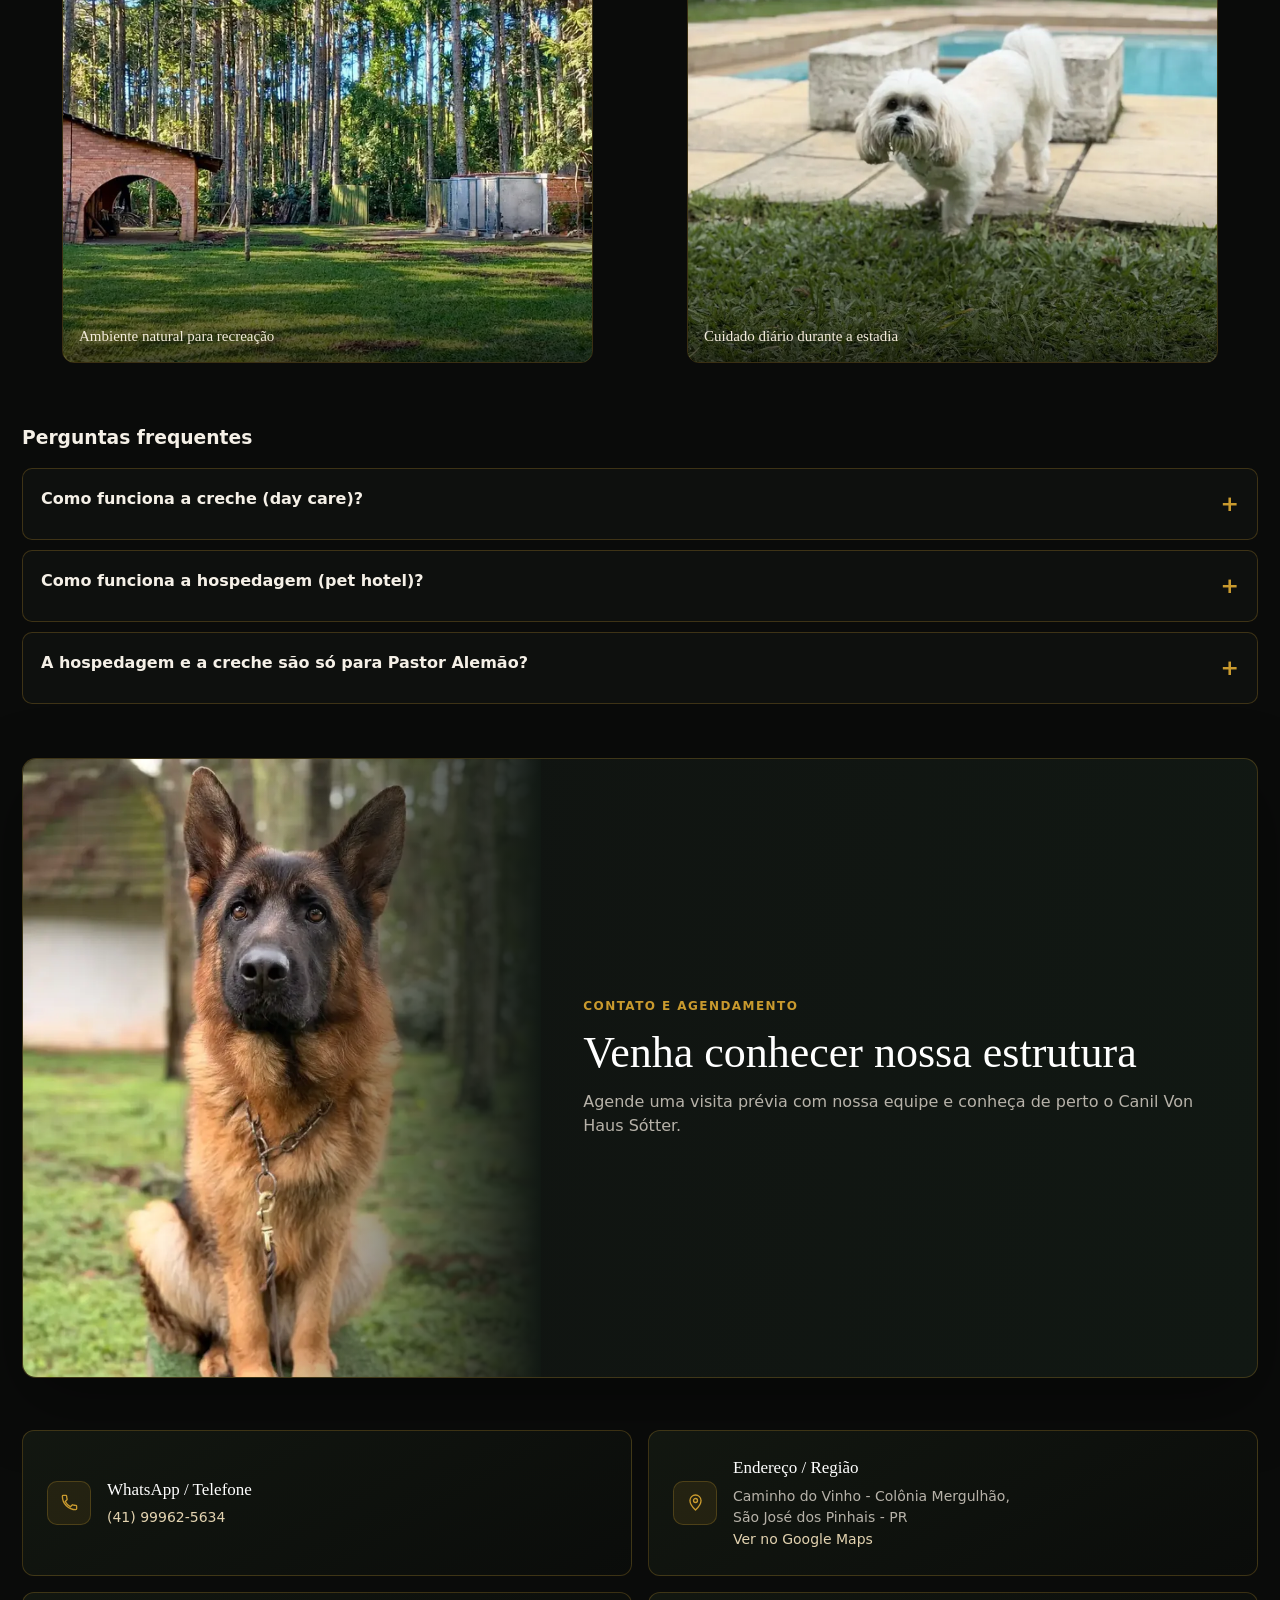
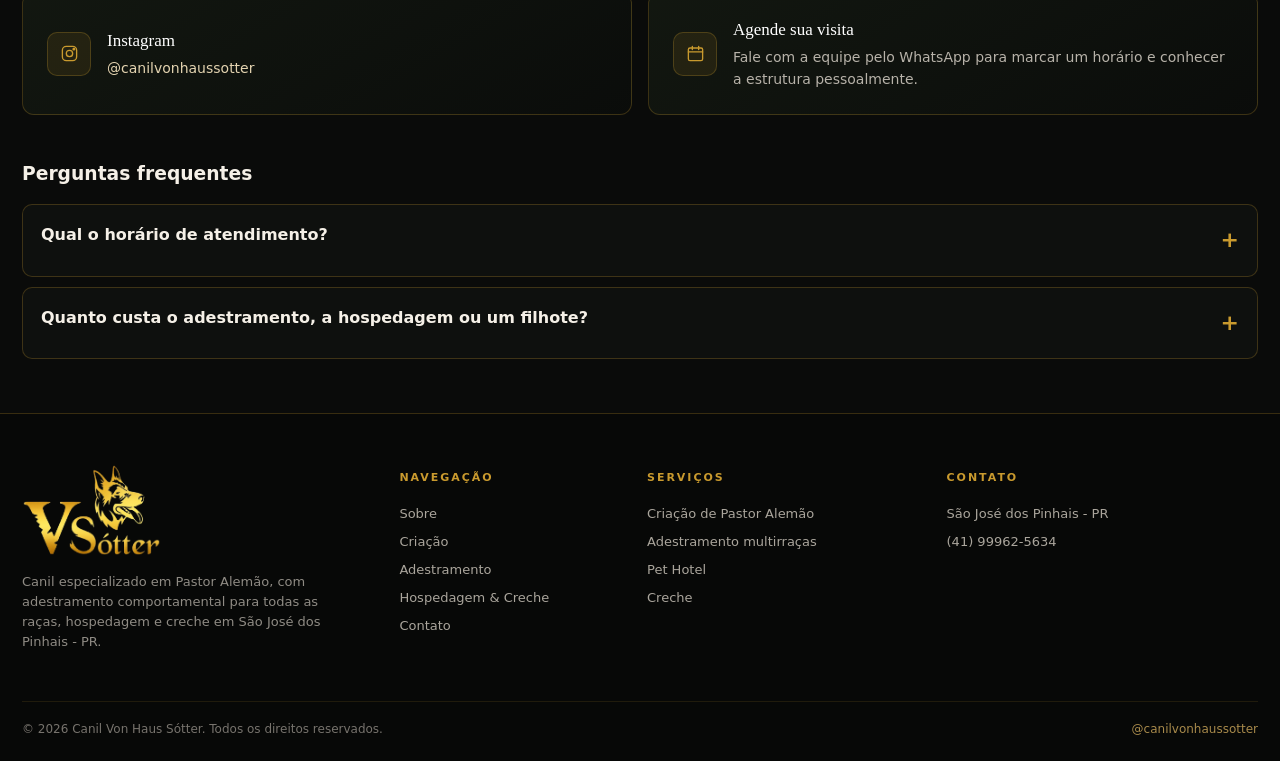
==== commit b6dd2240: "Add FAQ content across sections to address AEO audit gap Adds real Q&A pairs (training, boarding/day" ====
--- a/index.html
+++ b/index.html
@@ -29,6 +29,7 @@
   <link rel="preload" href="styles.css" as="style" onload="this.onload=null;this.rel='stylesheet'">
   <noscript><link rel="stylesheet" href="styles.css"></noscript>
   <script type="application/ld+json">{"@context":"https://schema.org","@type":"LocalBusiness","name":"Canil Von Haus Sótter","image":"https://vsotter.com.br/assets/site/og-cover.webp","url":"https://vsotter.com.br/","description":"Canil especializado em Pastor Alemão, com adestramento comportamental para todas as raças, pet hotel e creche em São José dos Pinhais (PR).","telephone":"+5541999625634","priceRange":"$","founder":{"@type":"Person","name":"Valdir Sótter"},"address":{"@type":"PostalAddress","streetAddress":"Caminho do Vinho, Colônia Mergulhão","addressLocality":"São José dos Pinhais","addressRegion":"PR","addressCountry":"BR"},"geo":{"@type":"GeoCoordinates","latitude":-25.5672225,"longitude":-49.1308196},"areaServed":[{"@type":"City","name":"São José dos Pinhais","addressRegion":"PR"},{"@type":"City","name":"Curitiba","addressRegion":"PR"},{"@type":"City","name":"Guaratuba","addressRegion":"PR"},{"@type":"City","name":"Caiobá","addressRegion":"PR"},{"@type":"City","name":"Matinhos","addressRegion":"PR"},{"@type":"City","name":"Praia de Leste","addressRegion":"PR"},{"@type":"City","name":"Itapoá","addressRegion":"SC"},{"@type":"City","name":"Joinville","addressRegion":"SC"}],"aggregateRating":{"@type":"AggregateRating","ratingValue":"5.0","bestRating":"5","reviewCount":"24"},"sameAs":["https://www.instagram.com/canilvonhaussotter/"],"openingHoursSpecification":[{"@type":"OpeningHoursSpecification","dayOfWeek":["Monday","Tuesday","Wednesday","Thursday","Friday"],"opens":"08:00","closes":"17:30"},{"@type":"OpeningHoursSpecification","dayOfWeek":["Saturday","Sunday"],"opens":"09:00","closes":"14:00"}]}</script>
+  <script type="application/ld+json">{"@context":"https://schema.org","@type":"FAQPage","mainEntity":[{"@type":"Question","name":"O adestramento atende cães de todas as raças?","acceptedAnswer":{"@type":"Answer","text":"Sim. Embora a criação seja focada em Pastor Alemão, o adestramento e a consultoria comportamental atendem cães de qualquer raça e porte."}},{"@type":"Question","name":"Em quais cidades o adestramento em domicílio está disponível?","acceptedAnswer":{"@type":"Answer","text":"Além de São José dos Pinhais, atendemos Curitiba, Guaratuba, Caiobá, Matinhos, Praia de Leste, Itapoá (SC) e Joinville (SC)."}},{"@type":"Question","name":"Como funciona a creche (day care)?","acceptedAnswer":{"@type":"Answer","text":"Funciona às terças e quintas-feiras, das 8h às 18h, com recreação, passeio externo, relaxamento anti-stress e treino de obediência."}},{"@type":"Question","name":"Como funciona a hospedagem (pet hotel)?","acceptedAnswer":{"@type":"Answer","text":"Funciona todos os dias, das 7h30 às 18h30, com alojamento individual e seguro, passeios, rotina de exercícios, relaxamento anti-stress e treino de obediência."}},{"@type":"Question","name":"A hospedagem e a creche são só para Pastor Alemão?","acceptedAnswer":{"@type":"Answer","text":"Não. A hospedagem e a creche recebem cães de todas as raças e portes."}},{"@type":"Question","name":"Qual o horário de atendimento?","acceptedAnswer":{"@type":"Answer","text":"Segunda a sexta, das 8h às 17h30. Sábado e domingo, das 9h às 14h."}},{"@type":"Question","name":"Quanto custa o adestramento, a hospedagem ou um filhote?","acceptedAnswer":{"@type":"Answer","text":"O valor varia conforme o porte do animal, a modalidade escolhida e a duração do serviço. Fale com a gente pelo WhatsApp para um orçamento personalizado."}}]}</script>
 </head>
 <body>
   <a class="skip-link" href="#conteudo">Ir para o conteúdo</a>
@@ -209,6 +210,20 @@
           <figure class="structure-photo"><img src="assets/adestramento/detalhe-1.webp" alt="Adestramento em domicílio com cão de outra raça no Canil Von Haus Sótter" width="960" height="1280" loading="lazy" decoding="async" style="object-position:center 12%" srcset="assets/adestramento/detalhe-1-800.webp 800w, assets/adestramento/detalhe-1.webp 960w" sizes="(min-width:821px) 50vw, 100vw"><figcaption>Consultoria presencial em domicílio</figcaption></figure>
           <figure class="structure-photo"><img src="assets/adestramento/detalhe-2.webp" alt="Cão em treinamento de obstáculo no Canil Von Haus Sótter" width="1600" height="2133" loading="lazy" decoding="async" style="object-position:center 25%" srcset="assets/adestramento/detalhe-2-800.webp 800w, assets/adestramento/detalhe-2.webp 1600w" sizes="(min-width:821px) 50vw, 100vw"><figcaption>Vínculo e confiança no treinamento</figcaption></figure>
         </div>
+
+        <div class="reveal" style="margin-top:44px">
+          <h3 class="section-heading" style="margin-bottom:16px">Perguntas frequentes</h3>
+          <div class="faq-list">
+            <details>
+              <summary>O adestramento atende cães de todas as raças?<span>+</span></summary>
+              <p>Sim. Embora a criação seja focada em Pastor Alemão, o adestramento e a consultoria comportamental atendem cães de qualquer raça e porte.</p>
+            </details>
+            <details>
+              <summary>Em quais cidades o adestramento em domicílio está disponível?<span>+</span></summary>
+              <p>Além de São José dos Pinhais, atendemos Curitiba, Guaratuba, Caiobá, Matinhos, Praia de Leste, Itapoá (SC) e Joinville (SC).</p>
+            </details>
+          </div>
+        </div>
       </div>
     </section>
 
@@ -254,6 +269,24 @@
         <div class="breed-photos reveal reveal-delay">
           <figure class="structure-photo"><img src="assets/hospedagem/detalhe-1.webp" alt="Estrutura do Canil Von Haus Sótter em meio à natureza" width="1600" height="900" loading="lazy" decoding="async" srcset="assets/hospedagem/detalhe-1-800.webp 800w, assets/hospedagem/detalhe-1.webp 1600w" sizes="(min-width:821px) 50vw, 100vw"><figcaption>Ambiente natural para recreação</figcaption></figure>
           <figure class="structure-photo"><img src="assets/hospedagem/detalhe-2.webp" alt="Cão pequeno relaxado na área da piscina do Canil Von Haus Sótter" width="1600" height="2133" loading="lazy" decoding="async" style="object-position:center 45%" srcset="assets/hospedagem/detalhe-2-800.webp 800w, assets/hospedagem/detalhe-2.webp 1600w" sizes="(min-width:821px) 50vw, 100vw"><figcaption>Cuidado diário durante a estadia</figcaption></figure>
+        </div>
+
+        <div class="reveal" style="margin-top:44px">
+          <h3 class="section-heading" style="margin-bottom:16px">Perguntas frequentes</h3>
+          <div class="faq-list">
+            <details>
+              <summary>Como funciona a creche (day care)?<span>+</span></summary>
+              <p>Funciona às terças e quintas-feiras, das 8h às 18h, com recreação, passeio externo, relaxamento anti-stress e treino de obediência.</p>
+            </details>
+            <details>
+              <summary>Como funciona a hospedagem (pet hotel)?<span>+</span></summary>
+              <p>Funciona todos os dias, das 7h30 às 18h30, com alojamento individual e seguro, passeios, rotina de exercícios, relaxamento anti-stress e treino de obediência.</p>
+            </details>
+            <details>
+              <summary>A hospedagem e a creche são só para Pastor Alemão?<span>+</span></summary>
+              <p>Não. A hospedagem e a creche recebem cães de todas as raças e portes.</p>
+            </details>
+          </div>
         </div>
       </div>
     </section>
@@ -293,6 +326,20 @@
             <div><h3>Agende sua visita</h3><p>Fale com a equipe pelo WhatsApp para marcar um horário e conhecer a estrutura pessoalmente.</p></div>
           </a>
         </div>
+
+        <div class="reveal" style="margin-top:44px">
+          <h3 class="section-heading" style="margin-bottom:16px">Perguntas frequentes</h3>
+          <div class="faq-list">
+            <details>
+              <summary>Qual o horário de atendimento?<span>+</span></summary>
+              <p>Segunda a sexta, das 8h às 17h30. Sábado e domingo, das 9h às 14h.</p>
+            </details>
+            <details>
+              <summary>Quanto custa o adestramento, a hospedagem ou um filhote?<span>+</span></summary>
+              <p>O valor varia conforme o porte do animal, a modalidade escolhida e a duração do serviço. Fale com a gente pelo WhatsApp para um orçamento personalizado.</p>
+            </details>
+          </div>
+        </div>
       </div>
     </section>
   </main>
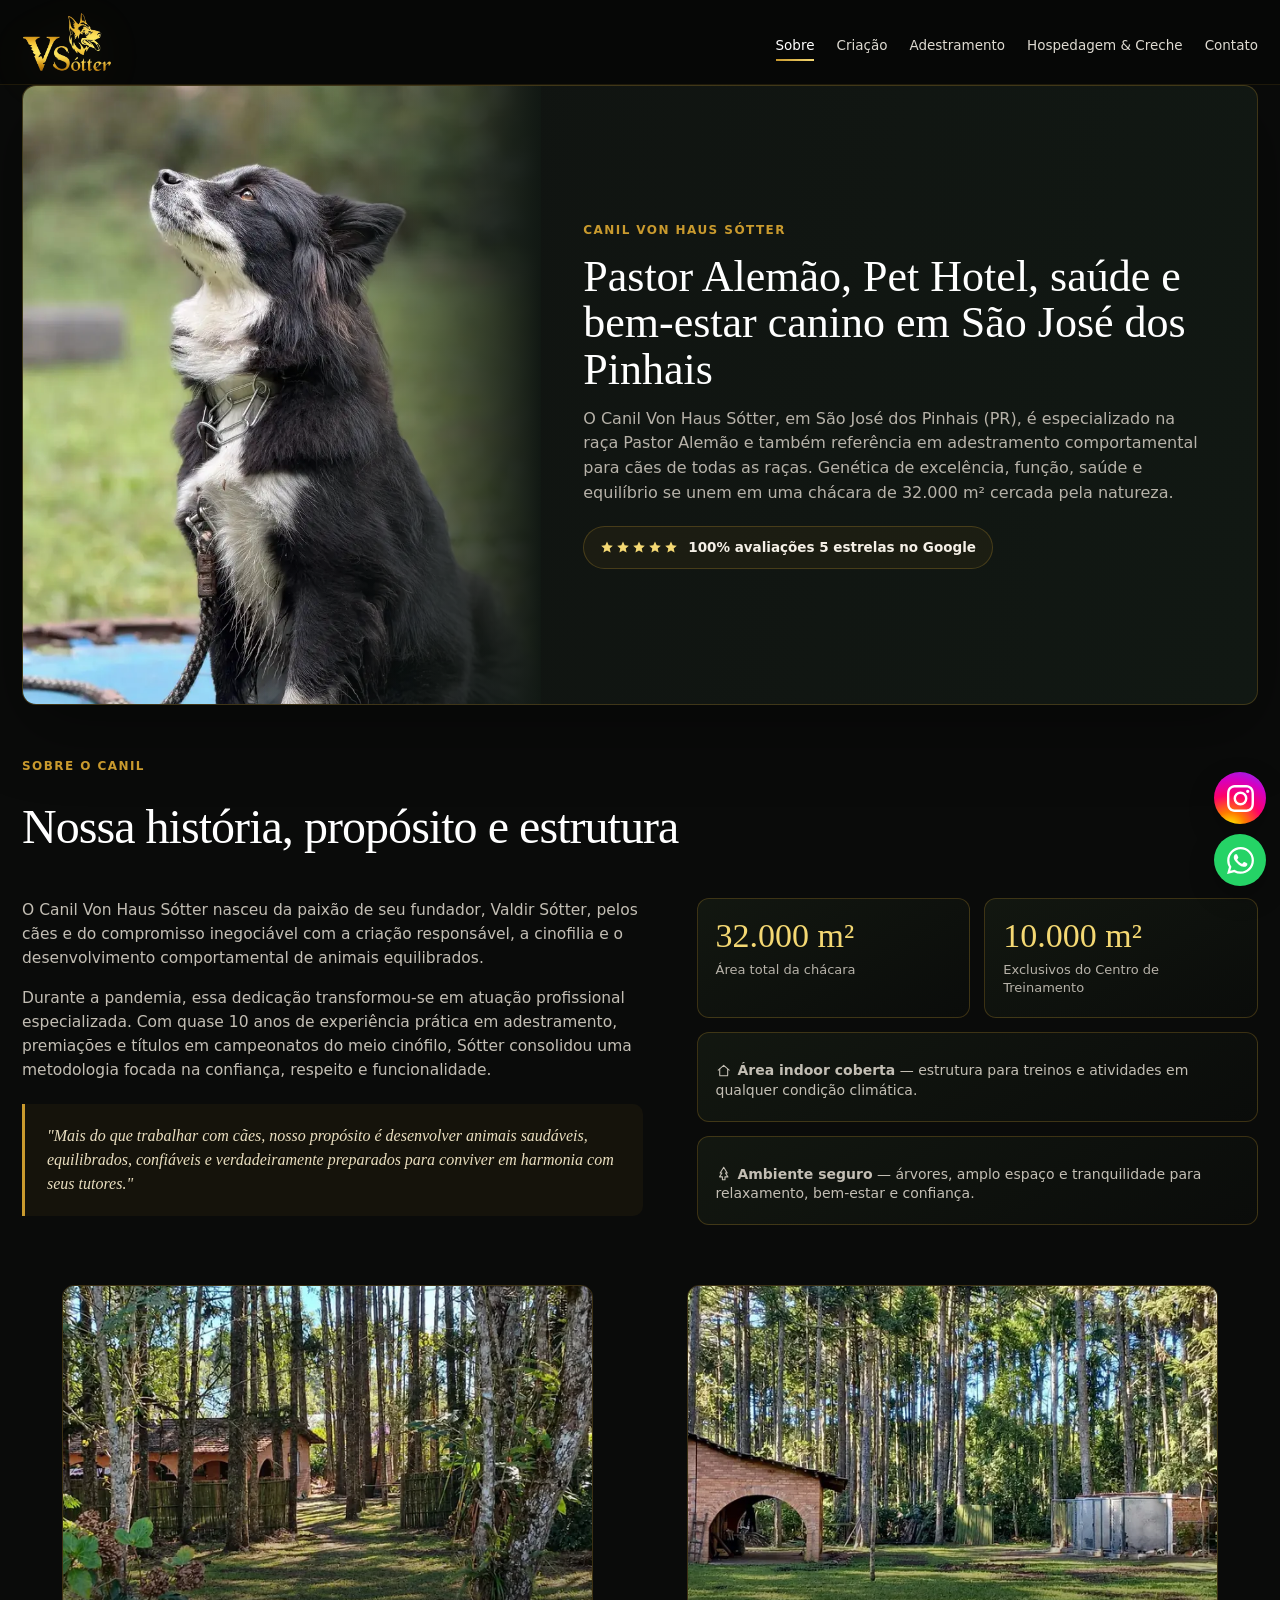
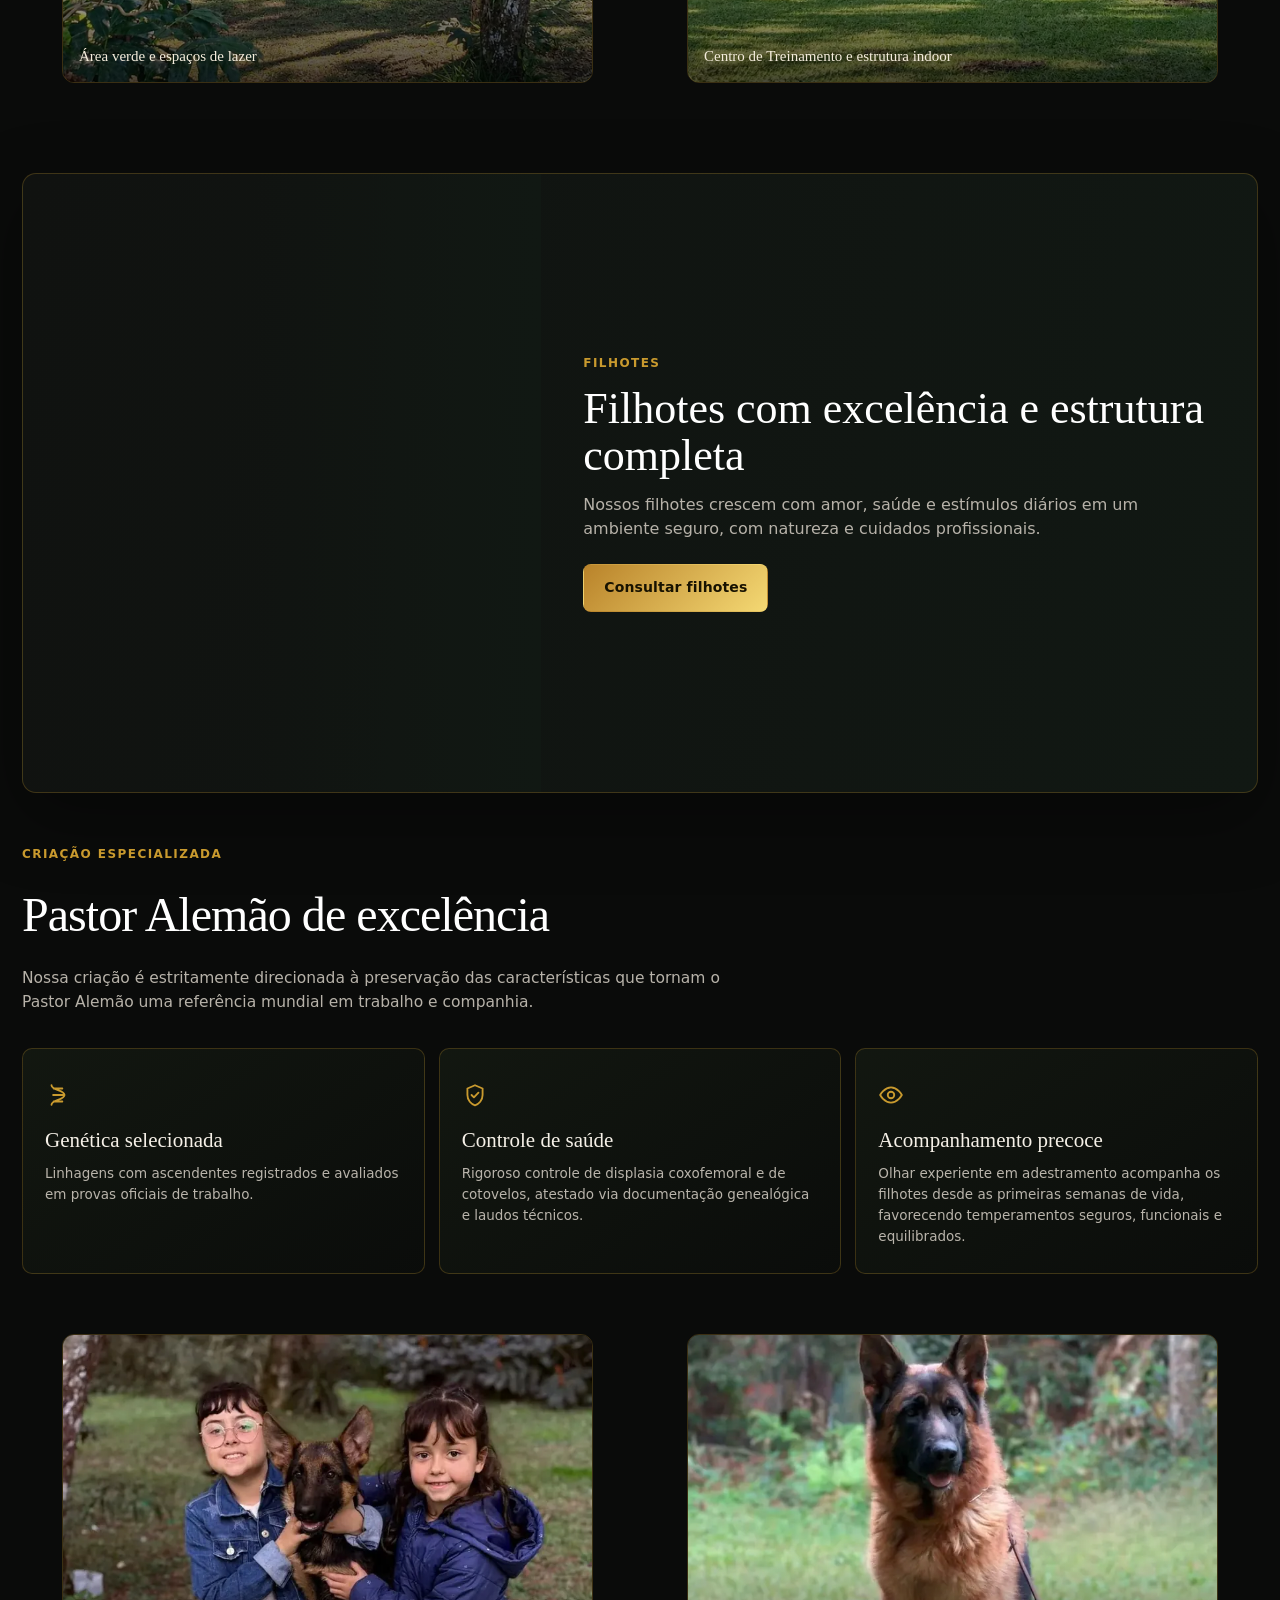
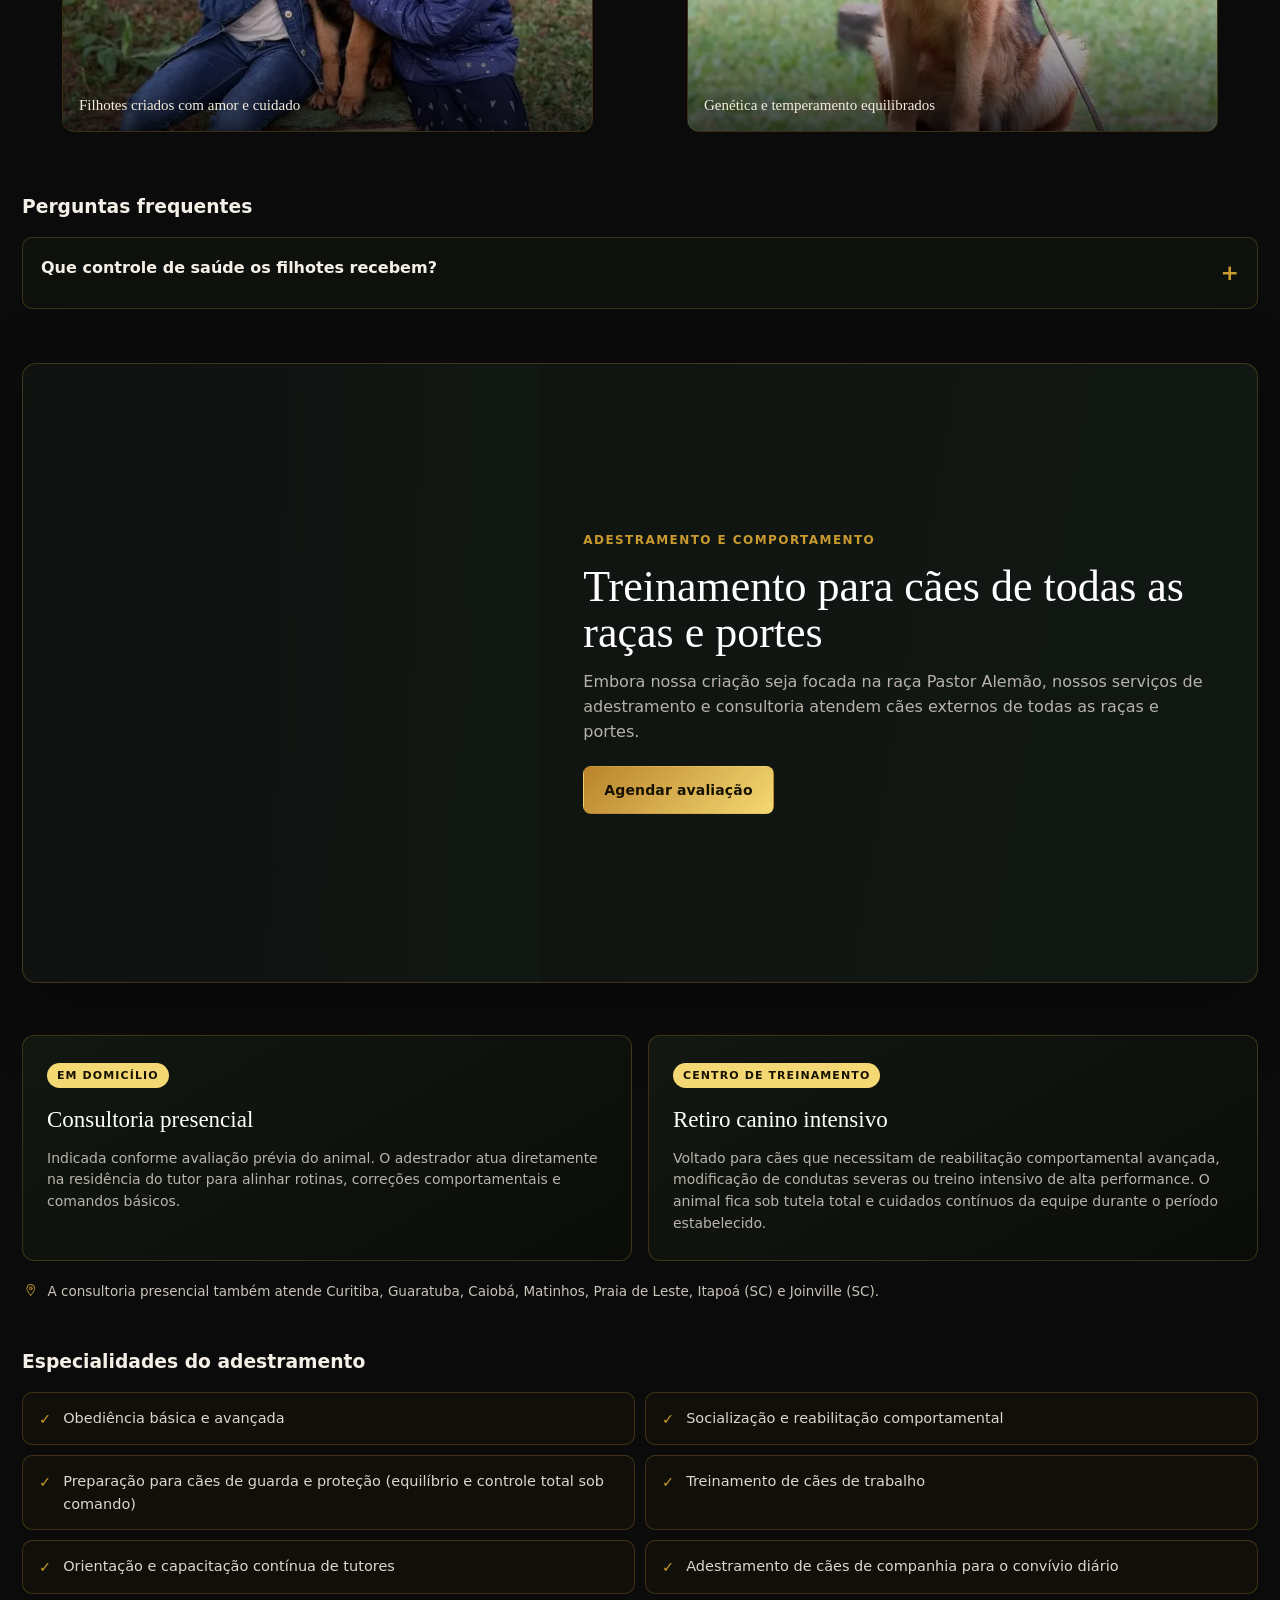
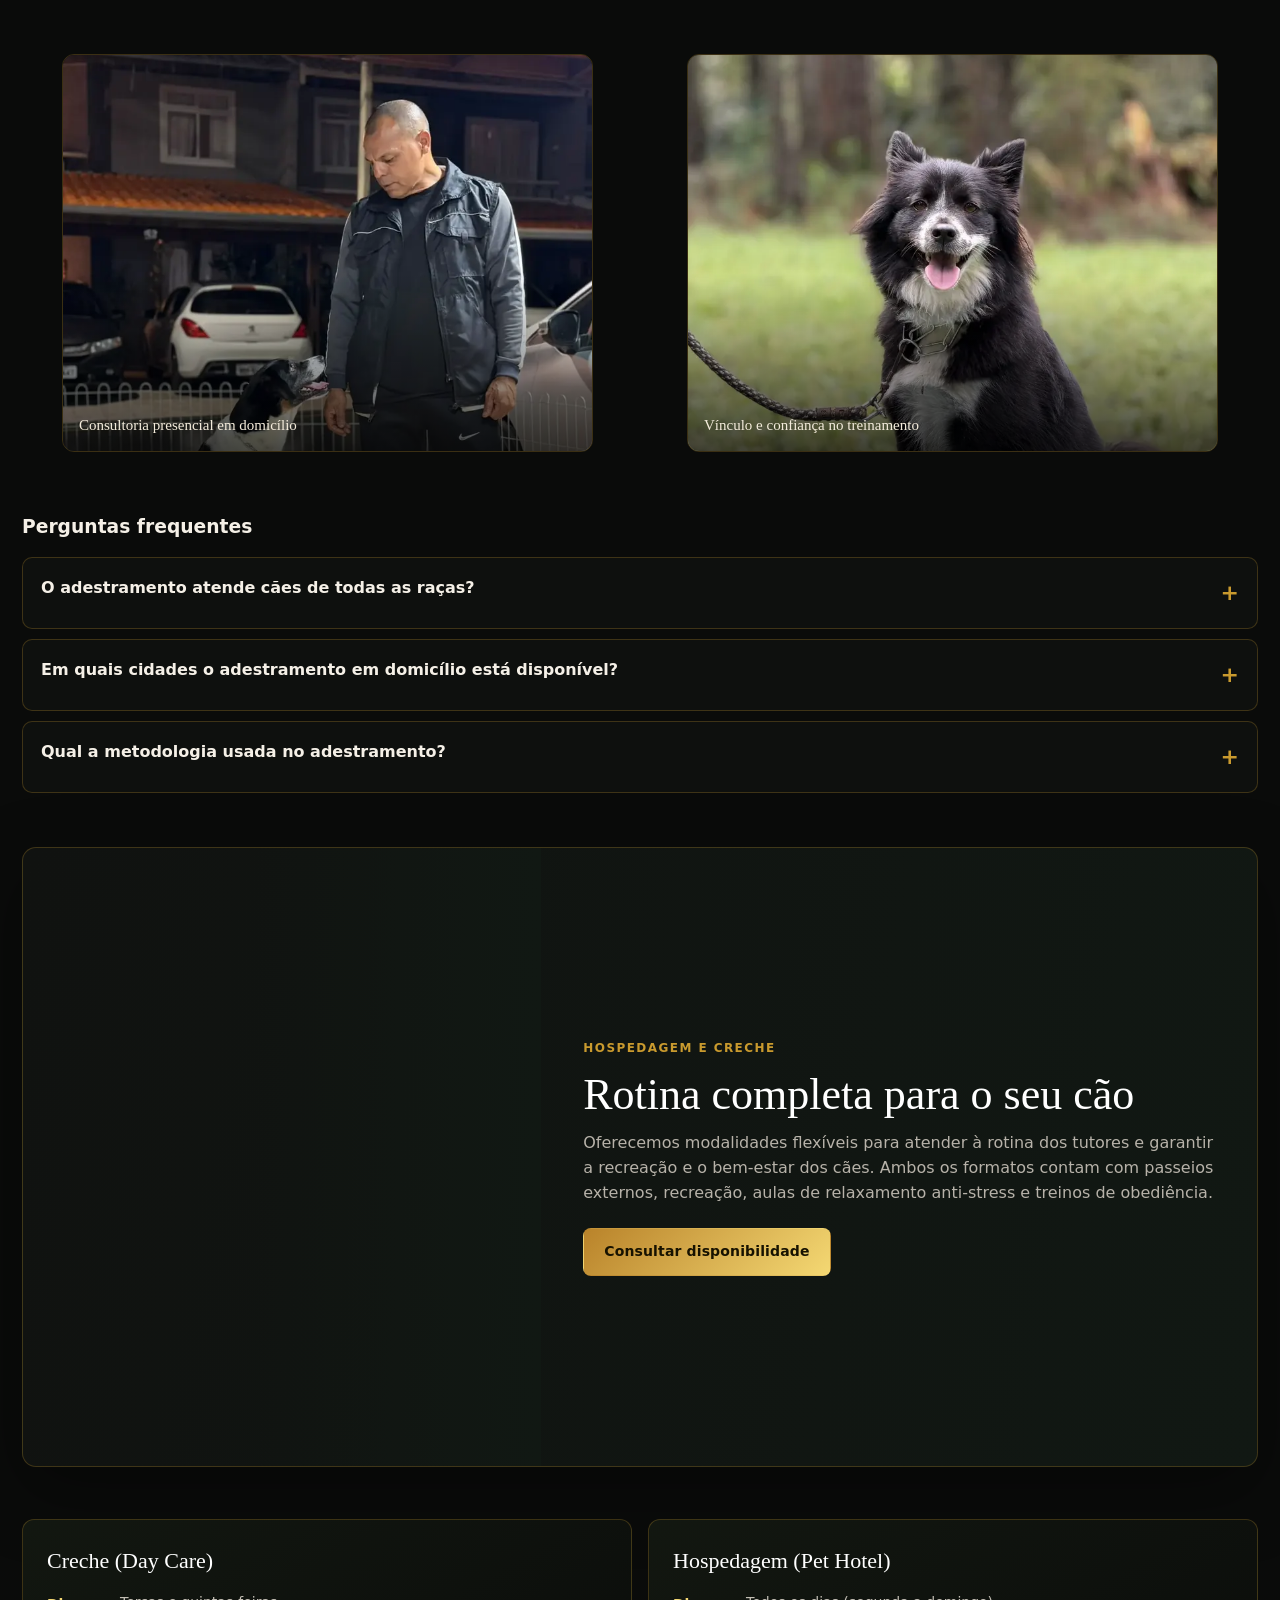
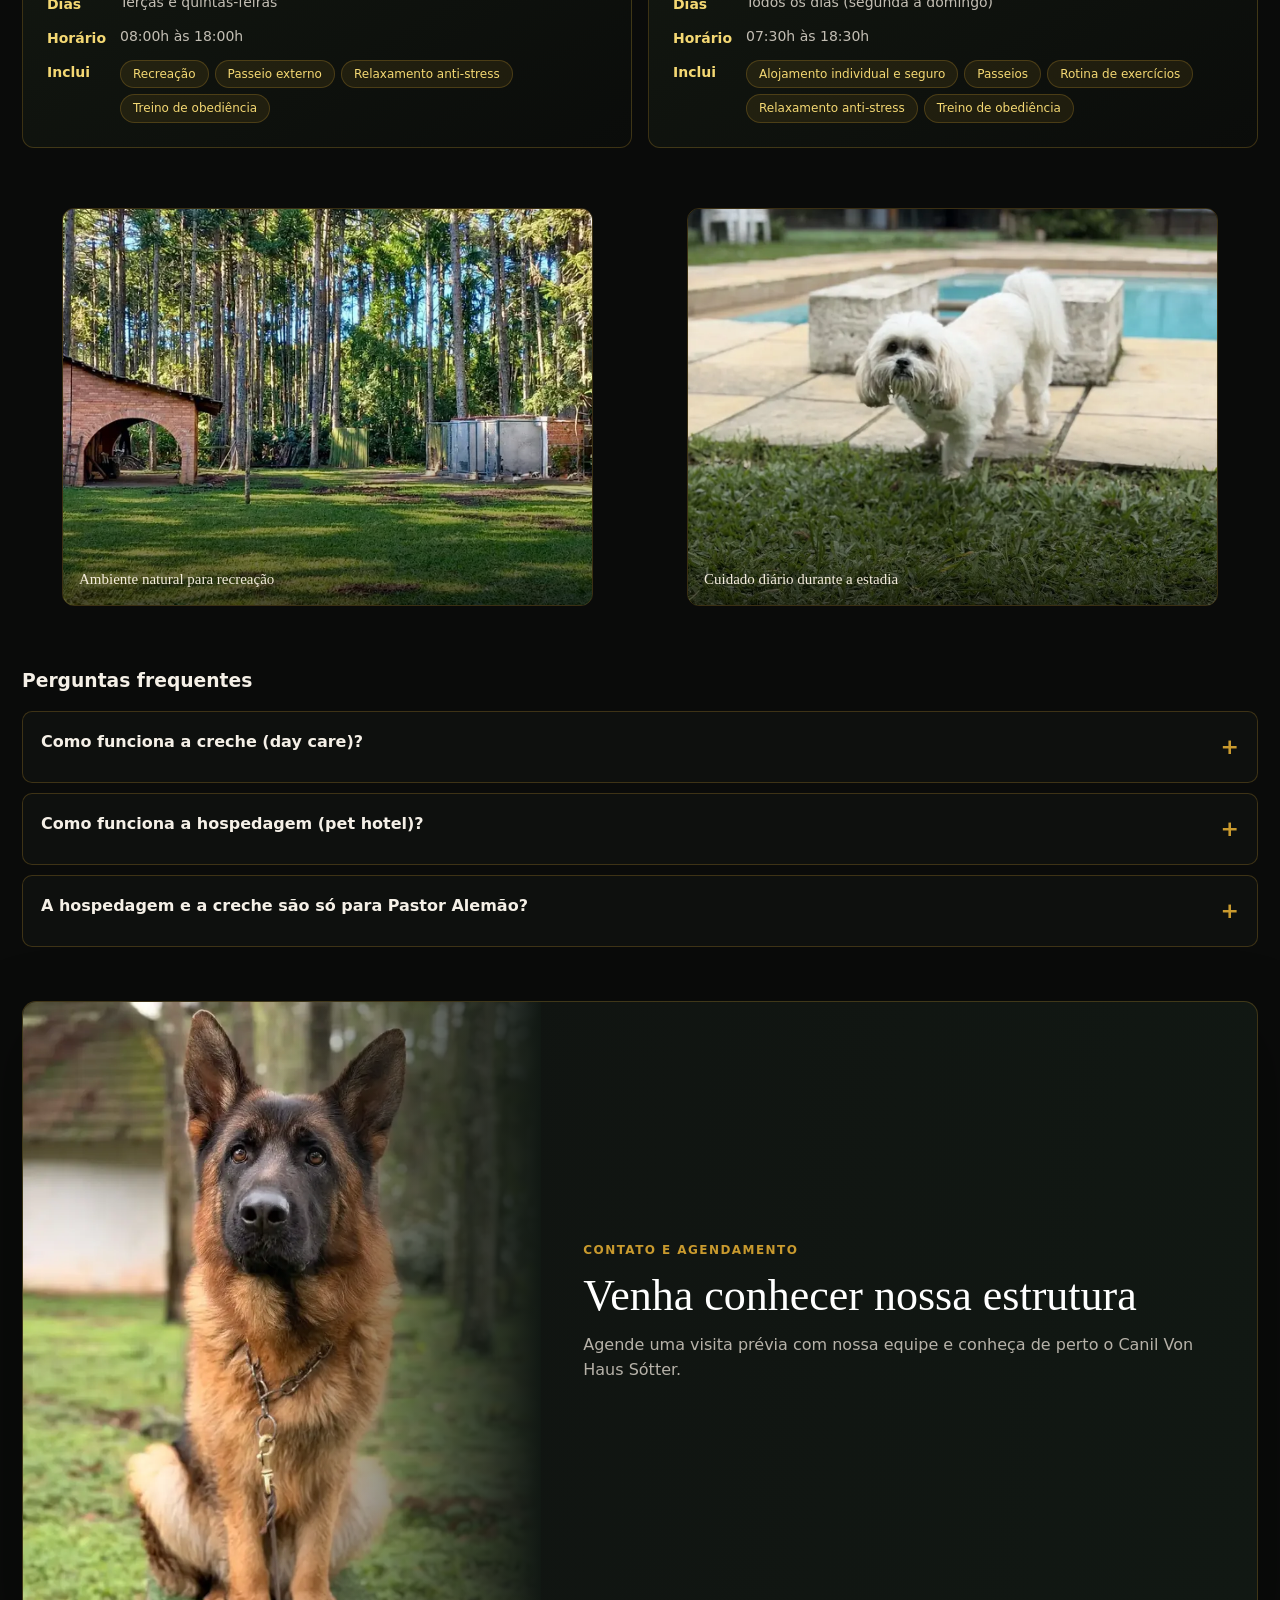
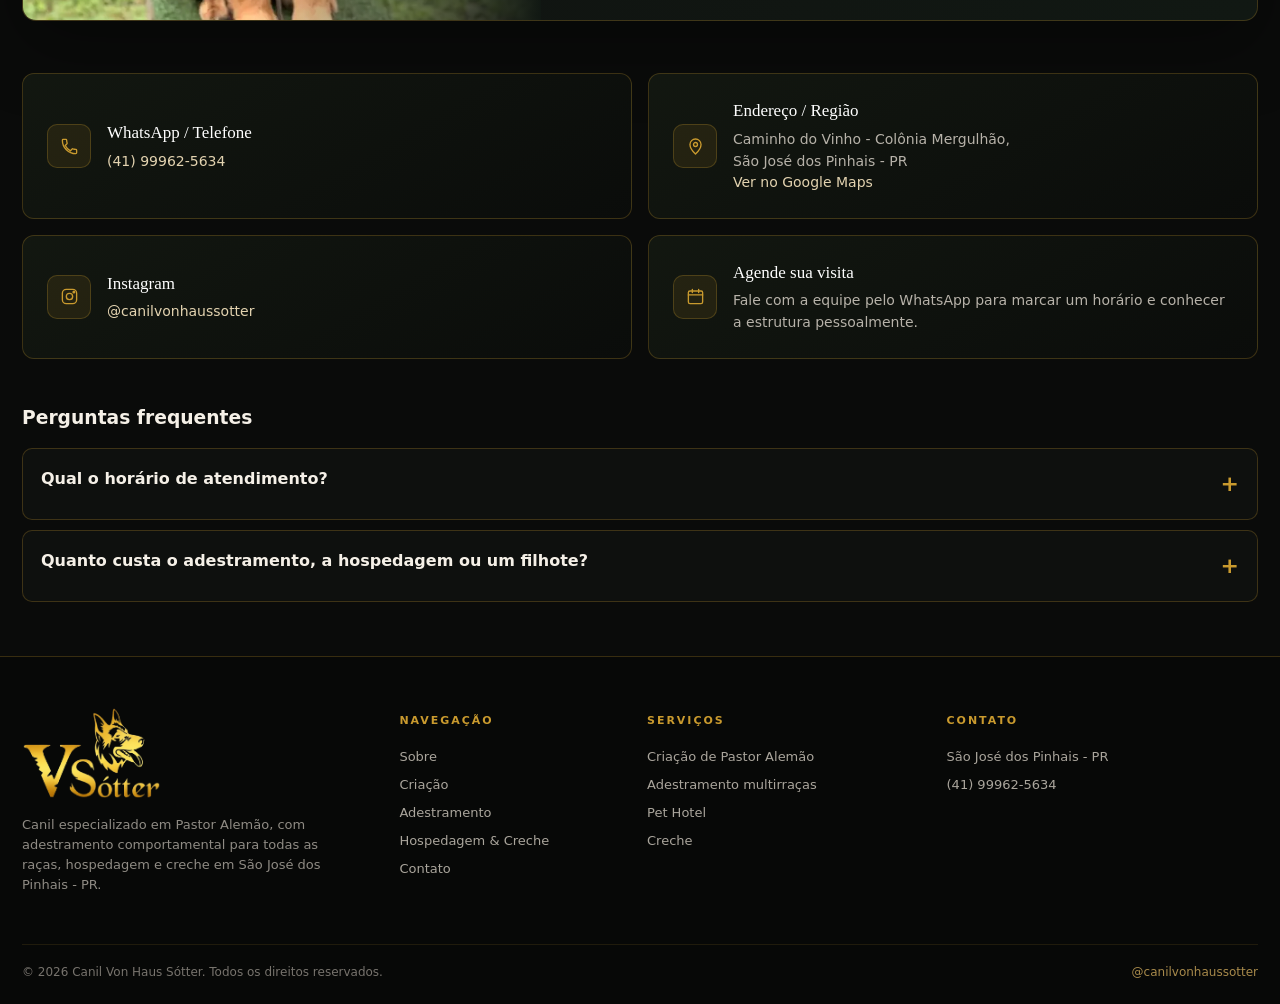
==== commit 350b9aff: "Add two more FAQ answers grounded in the institutional presentation Health-control details for puppi" ====
--- a/index.html
+++ b/index.html
@@ -29,7 +29,7 @@
   <link rel="preload" href="styles.css" as="style" onload="this.onload=null;this.rel='stylesheet'">
   <noscript><link rel="stylesheet" href="styles.css"></noscript>
   <script type="application/ld+json">{"@context":"https://schema.org","@type":"LocalBusiness","name":"Canil Von Haus Sótter","image":"https://vsotter.com.br/assets/site/og-cover.webp","url":"https://vsotter.com.br/","description":"Canil especializado em Pastor Alemão, com adestramento comportamental para todas as raças, pet hotel e creche em São José dos Pinhais (PR).","telephone":"+5541999625634","priceRange":"$","founder":{"@type":"Person","name":"Valdir Sótter"},"address":{"@type":"PostalAddress","streetAddress":"Caminho do Vinho, Colônia Mergulhão","addressLocality":"São José dos Pinhais","addressRegion":"PR","addressCountry":"BR"},"geo":{"@type":"GeoCoordinates","latitude":-25.5672225,"longitude":-49.1308196},"areaServed":[{"@type":"City","name":"São José dos Pinhais","addressRegion":"PR"},{"@type":"City","name":"Curitiba","addressRegion":"PR"},{"@type":"City","name":"Guaratuba","addressRegion":"PR"},{"@type":"City","name":"Caiobá","addressRegion":"PR"},{"@type":"City","name":"Matinhos","addressRegion":"PR"},{"@type":"City","name":"Praia de Leste","addressRegion":"PR"},{"@type":"City","name":"Itapoá","addressRegion":"SC"},{"@type":"City","name":"Joinville","addressRegion":"SC"}],"aggregateRating":{"@type":"AggregateRating","ratingValue":"5.0","bestRating":"5","reviewCount":"24"},"sameAs":["https://www.instagram.com/canilvonhaussotter/"],"openingHoursSpecification":[{"@type":"OpeningHoursSpecification","dayOfWeek":["Monday","Tuesday","Wednesday","Thursday","Friday"],"opens":"08:00","closes":"17:30"},{"@type":"OpeningHoursSpecification","dayOfWeek":["Saturday","Sunday"],"opens":"09:00","closes":"14:00"}]}</script>
-  <script type="application/ld+json">{"@context":"https://schema.org","@type":"FAQPage","mainEntity":[{"@type":"Question","name":"O adestramento atende cães de todas as raças?","acceptedAnswer":{"@type":"Answer","text":"Sim. Embora a criação seja focada em Pastor Alemão, o adestramento e a consultoria comportamental atendem cães de qualquer raça e porte."}},{"@type":"Question","name":"Em quais cidades o adestramento em domicílio está disponível?","acceptedAnswer":{"@type":"Answer","text":"Além de São José dos Pinhais, atendemos Curitiba, Guaratuba, Caiobá, Matinhos, Praia de Leste, Itapoá (SC) e Joinville (SC)."}},{"@type":"Question","name":"Como funciona a creche (day care)?","acceptedAnswer":{"@type":"Answer","text":"Funciona às terças e quintas-feiras, das 8h às 18h, com recreação, passeio externo, relaxamento anti-stress e treino de obediência."}},{"@type":"Question","name":"Como funciona a hospedagem (pet hotel)?","acceptedAnswer":{"@type":"Answer","text":"Funciona todos os dias, das 7h30 às 18h30, com alojamento individual e seguro, passeios, rotina de exercícios, relaxamento anti-stress e treino de obediência."}},{"@type":"Question","name":"A hospedagem e a creche são só para Pastor Alemão?","acceptedAnswer":{"@type":"Answer","text":"Não. A hospedagem e a creche recebem cães de todas as raças e portes."}},{"@type":"Question","name":"Qual o horário de atendimento?","acceptedAnswer":{"@type":"Answer","text":"Segunda a sexta, das 8h às 17h30. Sábado e domingo, das 9h às 14h."}},{"@type":"Question","name":"Quanto custa o adestramento, a hospedagem ou um filhote?","acceptedAnswer":{"@type":"Answer","text":"O valor varia conforme o porte do animal, a modalidade escolhida e a duração do serviço. Fale com a gente pelo WhatsApp para um orçamento personalizado."}}]}</script>
+  <script type="application/ld+json">{"@context":"https://schema.org","@type":"FAQPage","mainEntity":[{"@type":"Question","name":"Que controle de saúde os filhotes recebem?","acceptedAnswer":{"@type":"Answer","text":"Fazemos rigoroso controle de displasia coxofemoral e de cotovelos, atestado via documentação genealógica e laudos técnicos, com acompanhamento comportamental desde as primeiras semanas de vida."}},{"@type":"Question","name":"O adestramento atende cães de todas as raças?","acceptedAnswer":{"@type":"Answer","text":"Sim. Embora a criação seja focada em Pastor Alemão, o adestramento e a consultoria comportamental atendem cães de qualquer raça e porte."}},{"@type":"Question","name":"Em quais cidades o adestramento em domicílio está disponível?","acceptedAnswer":{"@type":"Answer","text":"Além de São José dos Pinhais, atendemos Curitiba, Guaratuba, Caiobá, Matinhos, Praia de Leste, Itapoá (SC) e Joinville (SC)."}},{"@type":"Question","name":"Qual a metodologia usada no adestramento?","acceptedAnswer":{"@type":"Answer","text":"Uma metodologia focada em confiança, respeito e funcionalidade, consolidada ao longo de quase 10 anos de experiência prática do fundador em adestramento e campeonatos do meio cinófilo."}},{"@type":"Question","name":"Como funciona a creche (day care)?","acceptedAnswer":{"@type":"Answer","text":"Funciona às terças e quintas-feiras, das 8h às 18h, com recreação, passeio externo, relaxamento anti-stress e treino de obediência."}},{"@type":"Question","name":"Como funciona a hospedagem (pet hotel)?","acceptedAnswer":{"@type":"Answer","text":"Funciona todos os dias, das 7h30 às 18h30, com alojamento individual e seguro, passeios, rotina de exercícios, relaxamento anti-stress e treino de obediência."}},{"@type":"Question","name":"A hospedagem e a creche são só para Pastor Alemão?","acceptedAnswer":{"@type":"Answer","text":"Não. A hospedagem e a creche recebem cães de todas as raças e portes."}},{"@type":"Question","name":"Qual o horário de atendimento?","acceptedAnswer":{"@type":"Answer","text":"Segunda a sexta, das 8h às 17h30. Sábado e domingo, das 9h às 14h."}},{"@type":"Question","name":"Quanto custa o adestramento, a hospedagem ou um filhote?","acceptedAnswer":{"@type":"Answer","text":"O valor varia conforme o porte do animal, a modalidade escolhida e a duração do serviço. Fale com a gente pelo WhatsApp para um orçamento personalizado."}}]}</script>
 </head>
 <body>
   <a class="skip-link" href="#conteudo">Ir para o conteúdo</a>
@@ -161,6 +161,16 @@
           <figure class="structure-photo"><img src="assets/criacao/detalhe-1.webp" alt="Crianças com filhote de Pastor Alemão do Canil Von Haus Sótter" width="960" height="1280" loading="lazy" decoding="async" style="object-position:center 18%" srcset="assets/criacao/detalhe-1-800.webp 800w, assets/criacao/detalhe-1.webp 960w" sizes="(min-width:821px) 50vw, 100vw"><figcaption>Filhotes criados com amor e cuidado</figcaption></figure>
           <figure class="structure-photo"><img src="assets/criacao/detalhe-2.webp" alt="Pastor Alemão adulto do Canil Von Haus Sótter" width="1376" height="1600" loading="lazy" decoding="async" style="object-position:center 28%" srcset="assets/criacao/detalhe-2-800.webp 800w, assets/criacao/detalhe-2.webp 1376w" sizes="(min-width:821px) 50vw, 100vw"><figcaption>Genética e temperamento equilibrados</figcaption></figure>
         </div>
+
+        <div class="reveal" style="margin-top:44px">
+          <h3 class="section-heading" style="margin-bottom:16px">Perguntas frequentes</h3>
+          <div class="faq-list">
+            <details>
+              <summary>Que controle de saúde os filhotes recebem?<span>+</span></summary>
+              <p>Fazemos rigoroso controle de displasia coxofemoral e de cotovelos, atestado via documentação genealógica e laudos técnicos, com acompanhamento comportamental desde as primeiras semanas de vida.</p>
+            </details>
+          </div>
+        </div>
       </div>
     </section>
 
@@ -221,6 +231,10 @@
             <details>
               <summary>Em quais cidades o adestramento em domicílio está disponível?<span>+</span></summary>
               <p>Além de São José dos Pinhais, atendemos Curitiba, Guaratuba, Caiobá, Matinhos, Praia de Leste, Itapoá (SC) e Joinville (SC).</p>
+            </details>
+            <details>
+              <summary>Qual a metodologia usada no adestramento?<span>+</span></summary>
+              <p>Uma metodologia focada em confiança, respeito e funcionalidade, consolidada ao longo de quase 10 anos de experiência prática do fundador em adestramento e campeonatos do meio cinófilo.</p>
             </details>
           </div>
         </div>
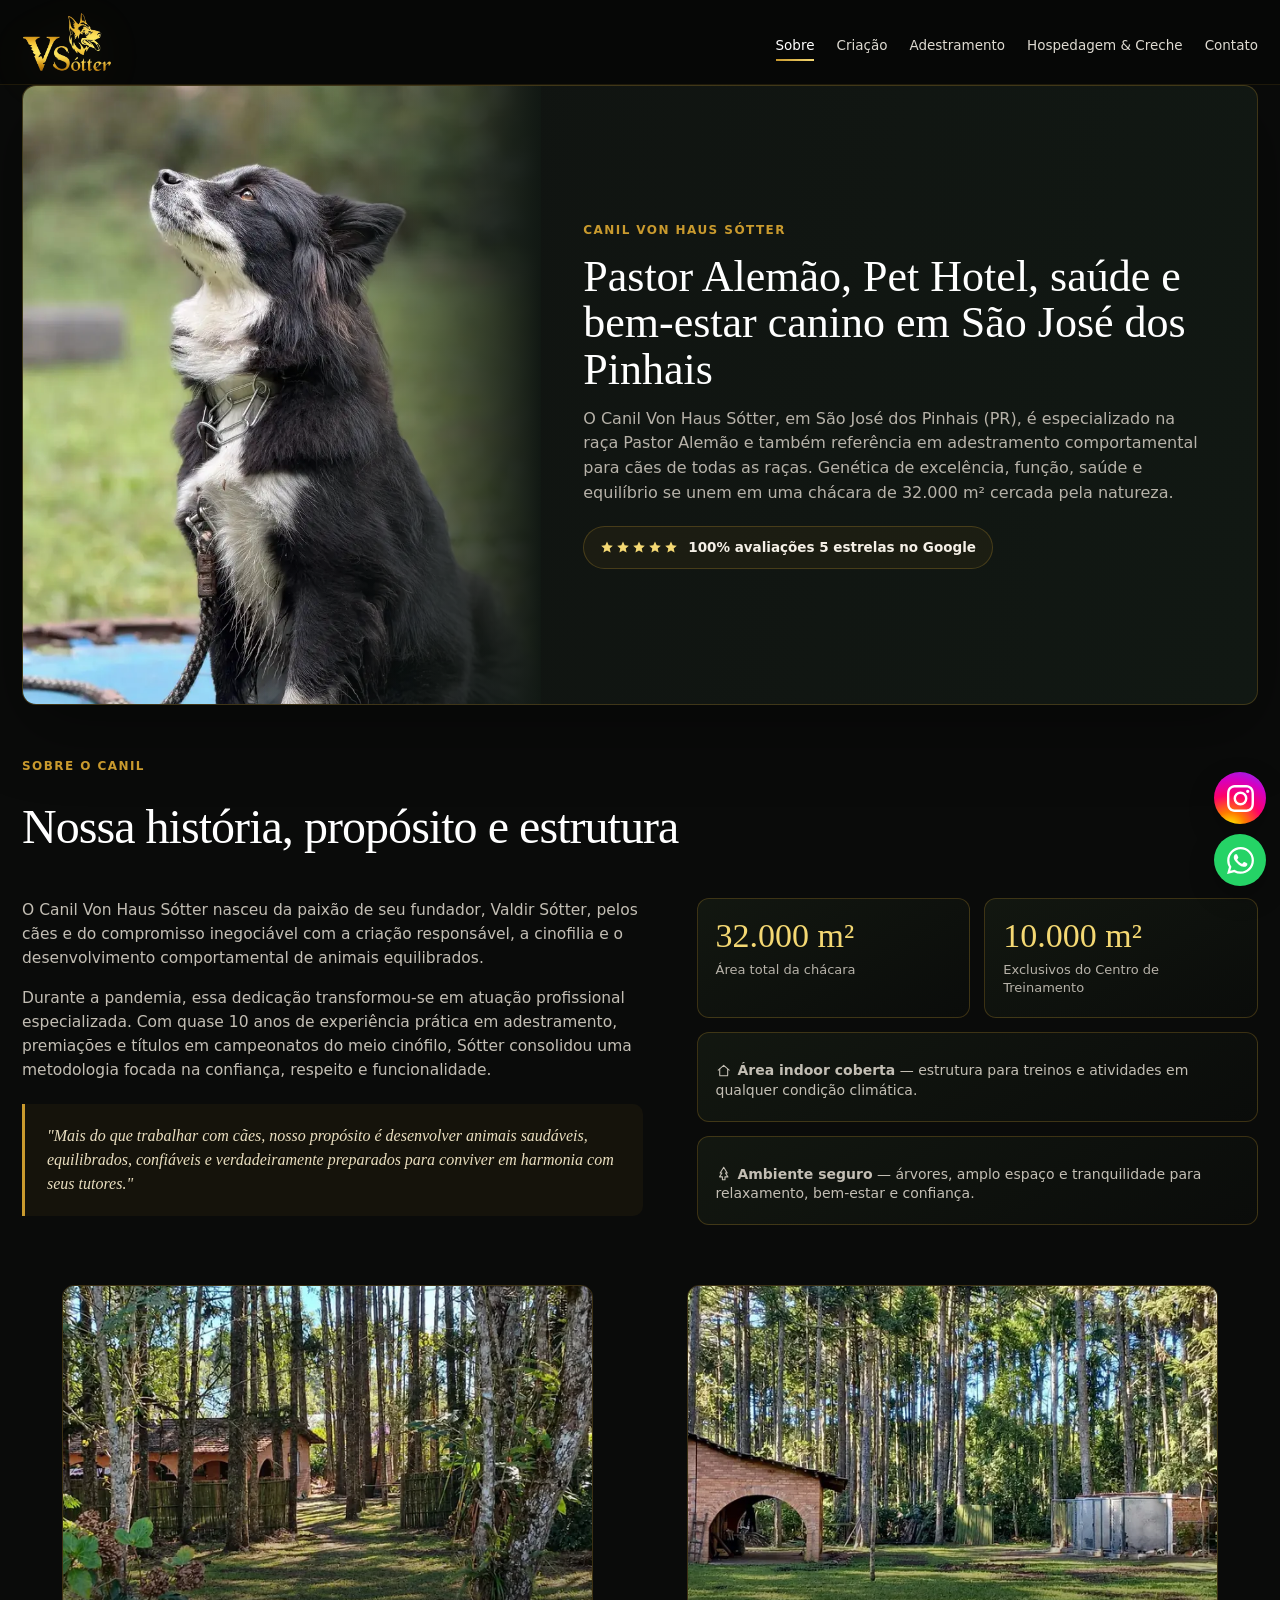
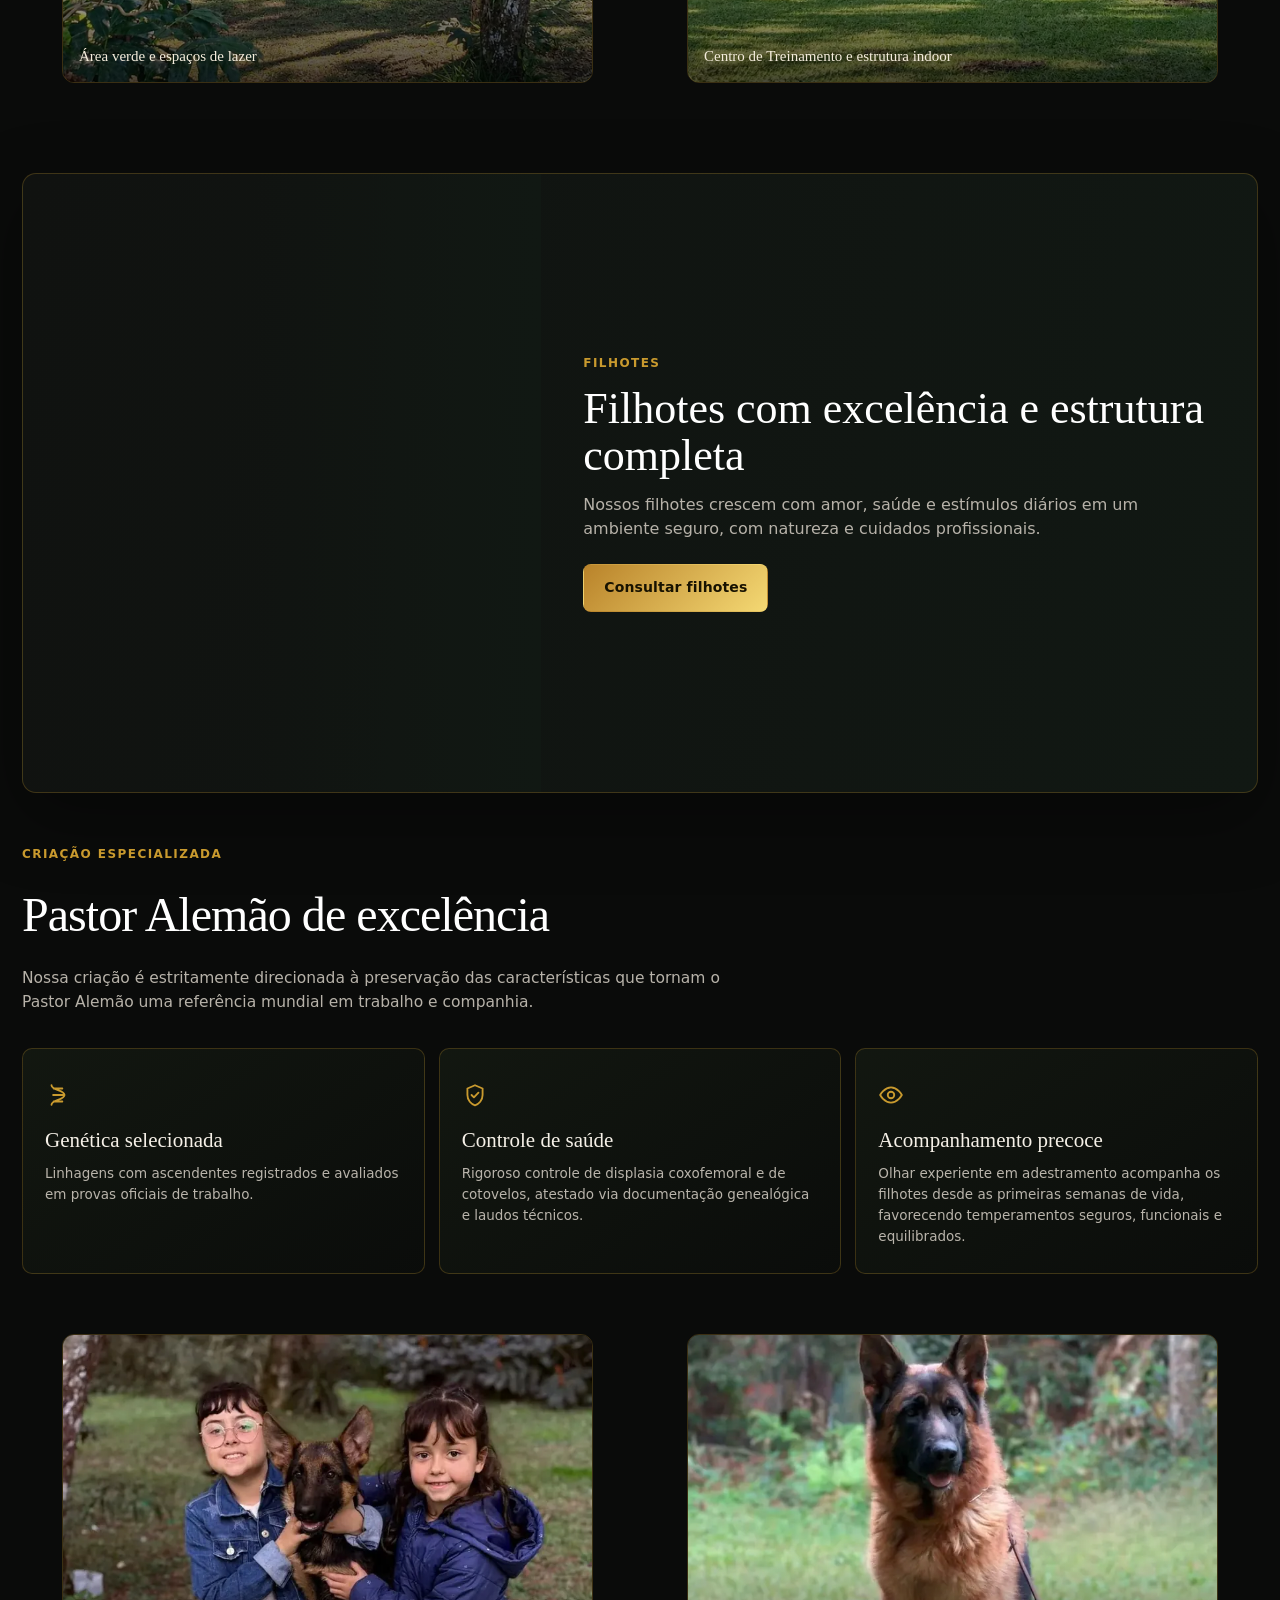
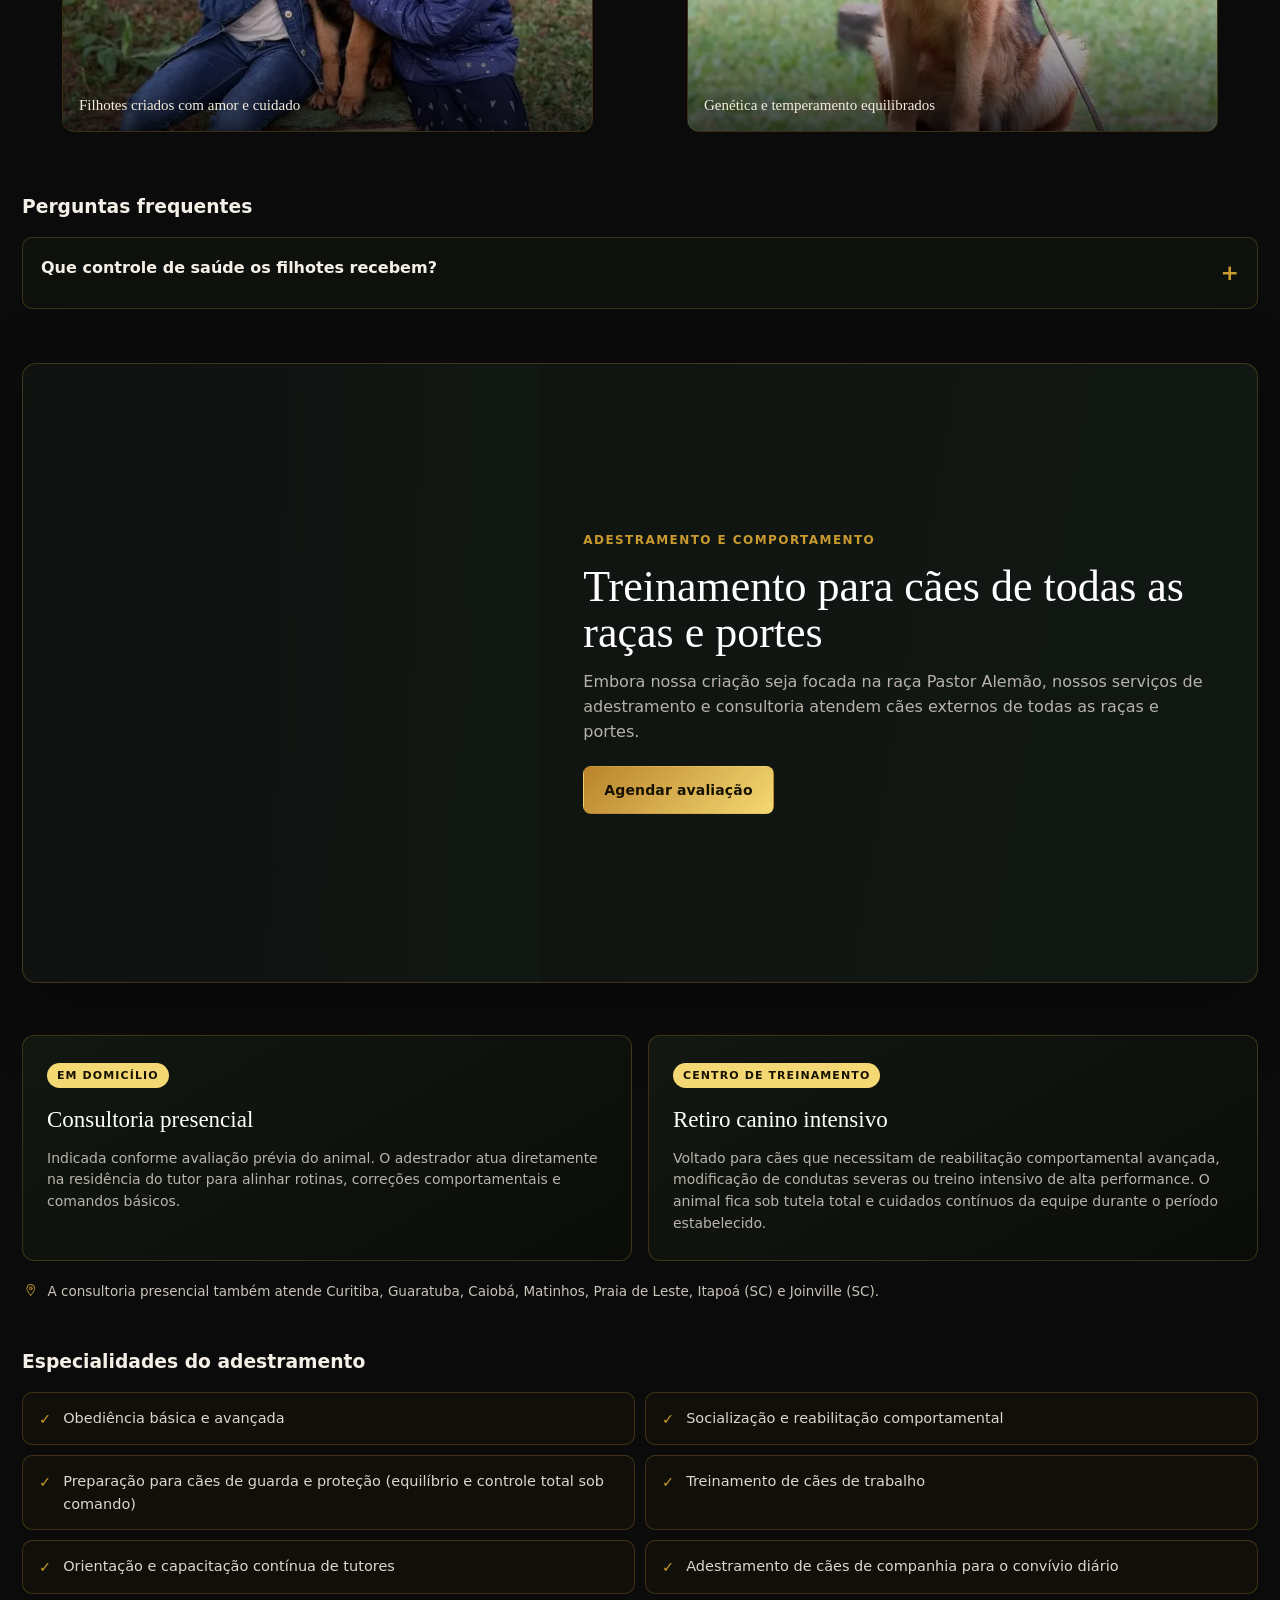
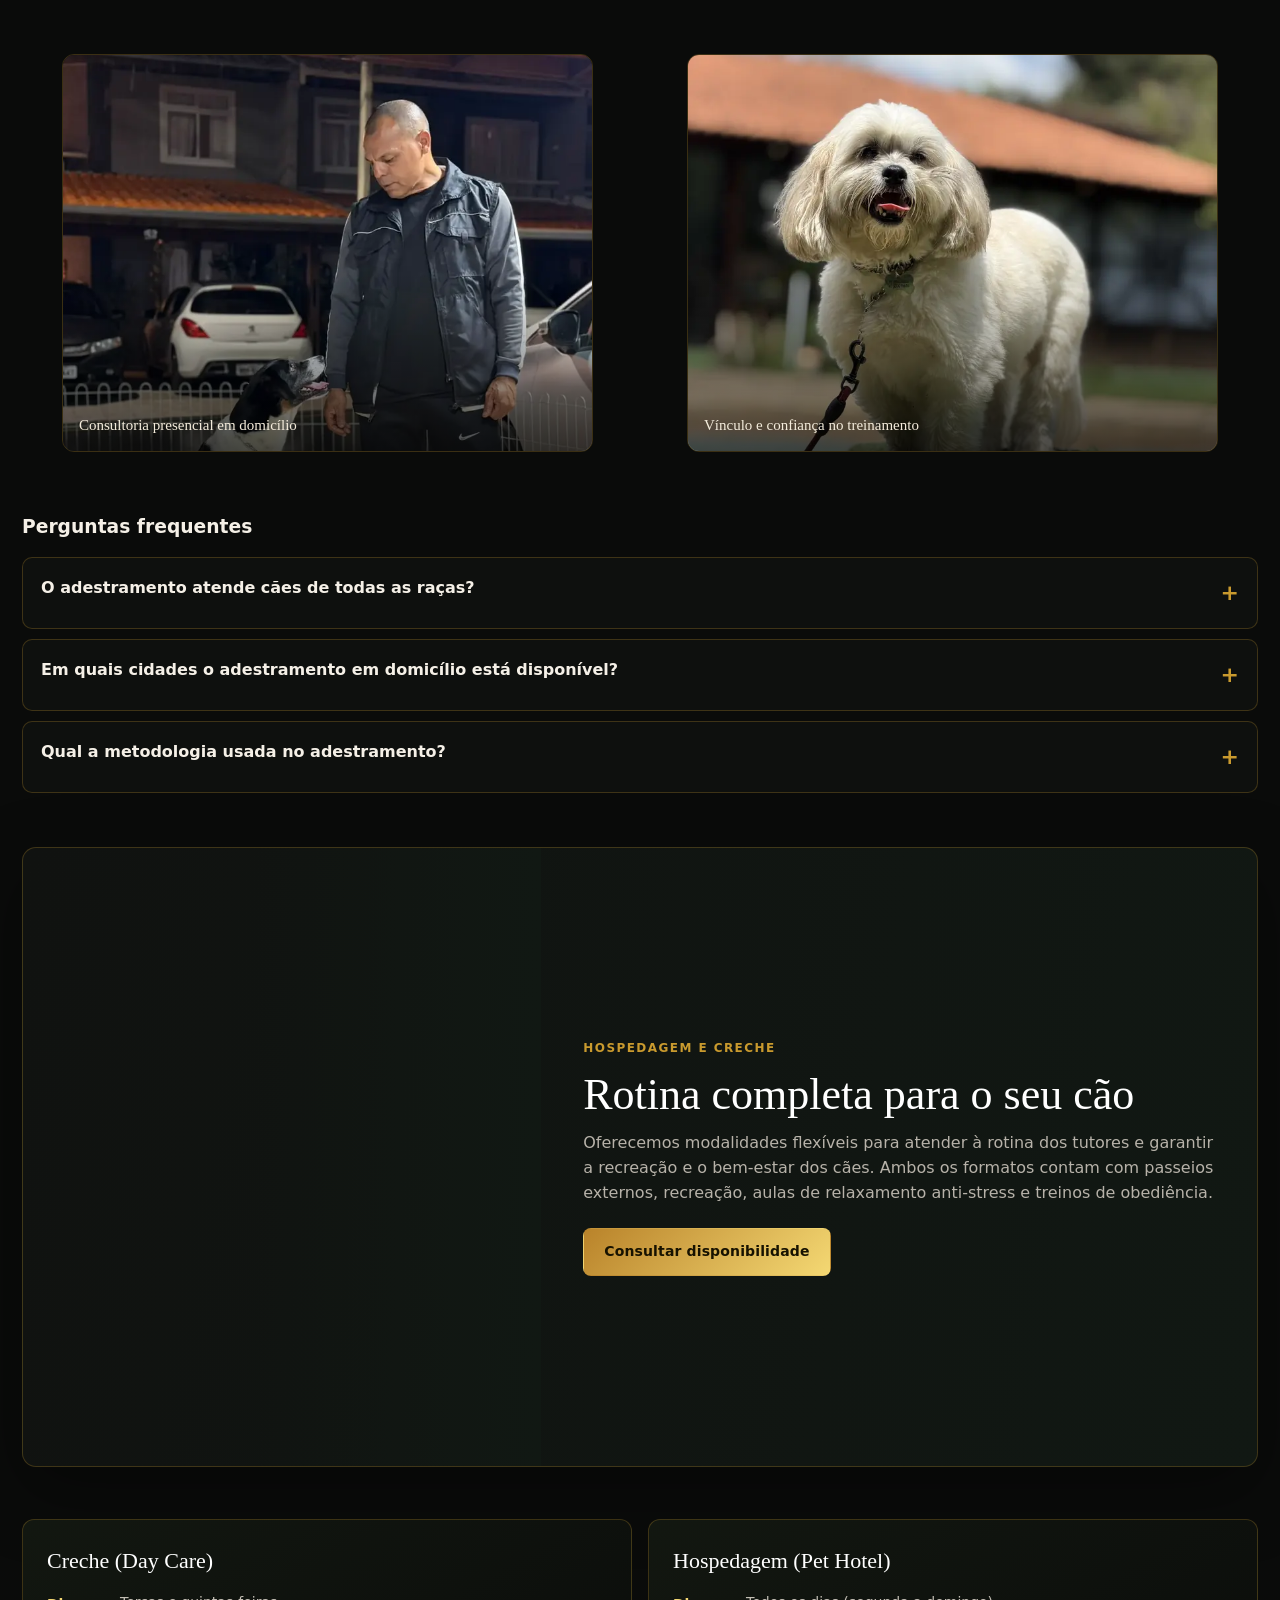
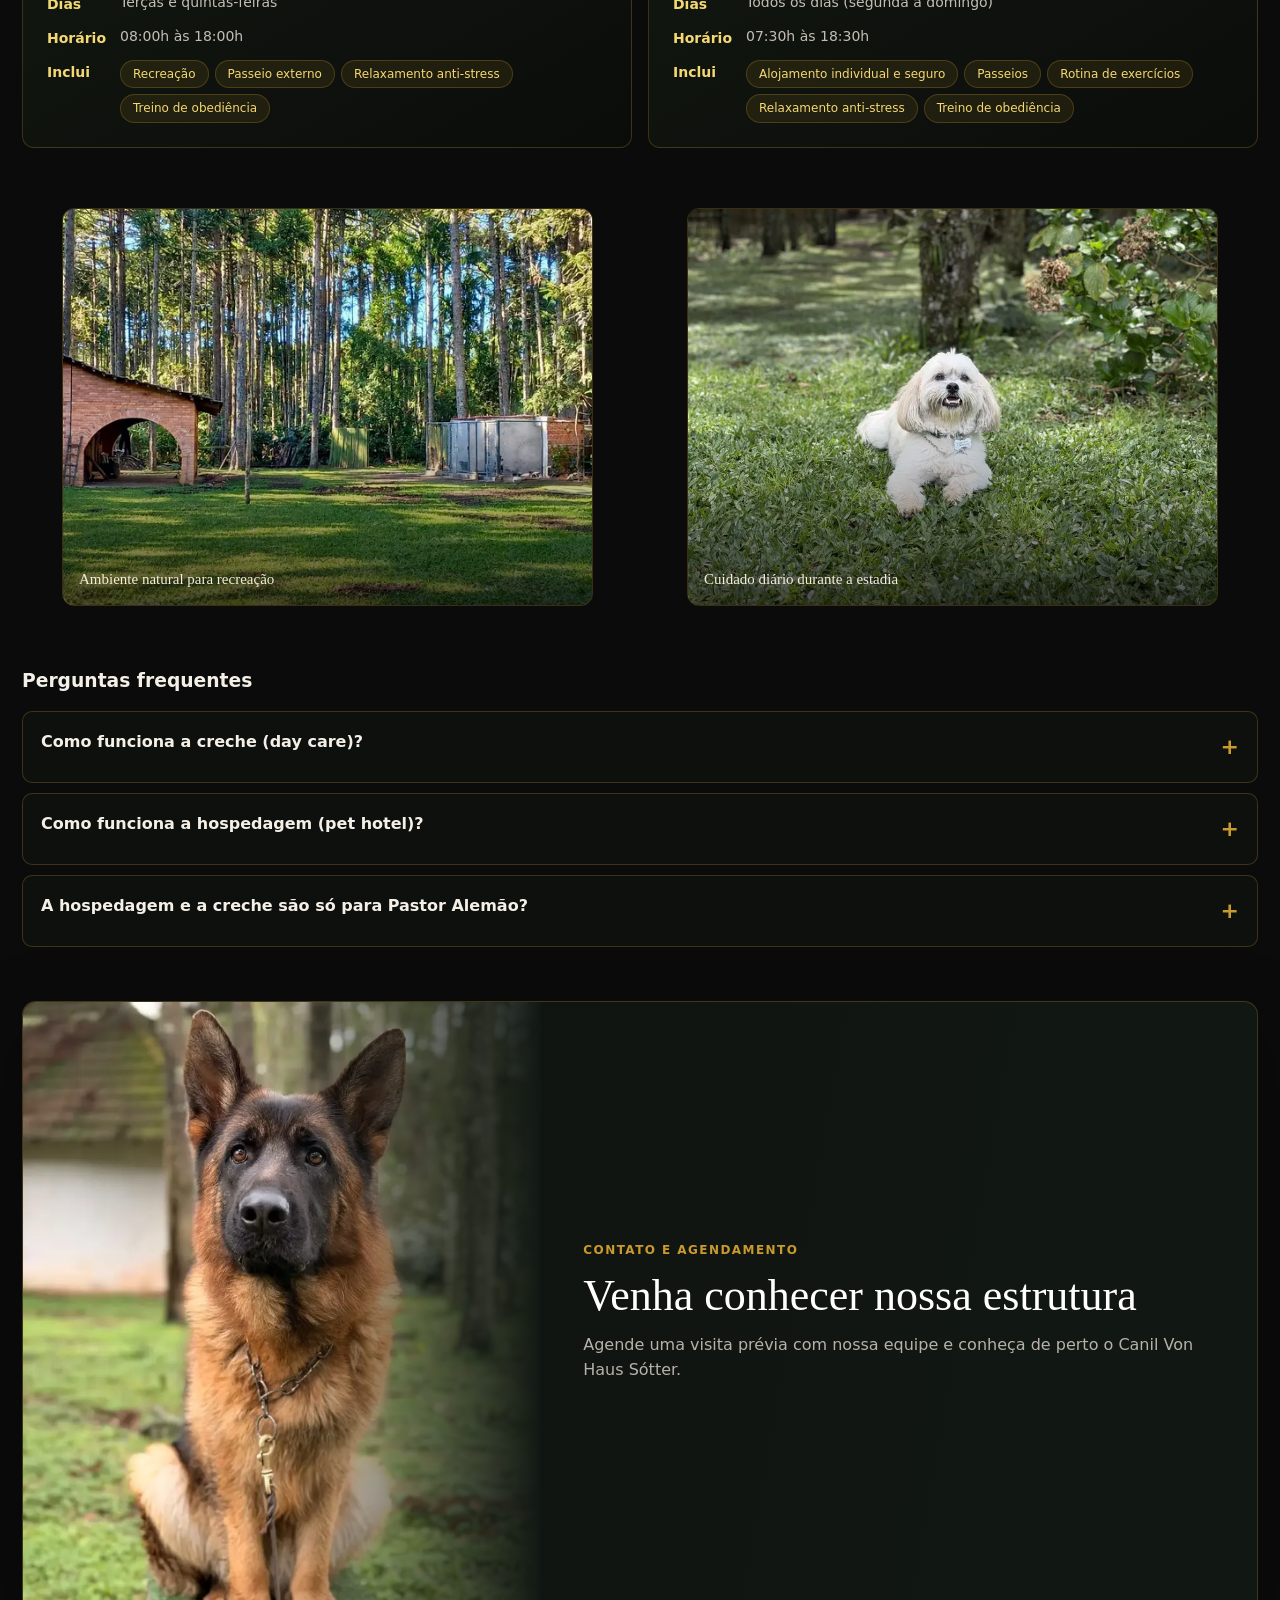
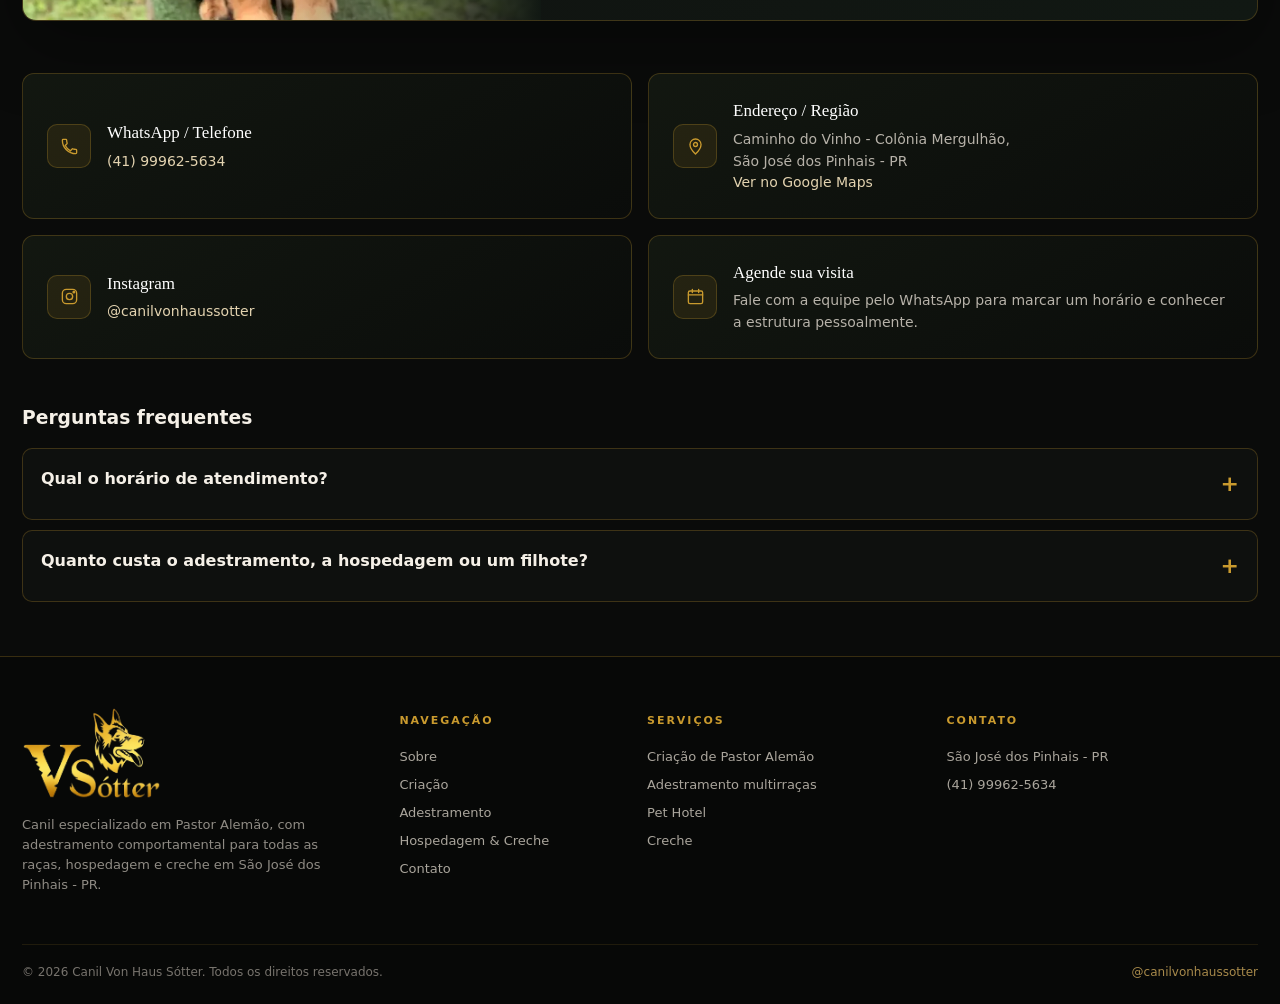
==== commit bf7cbc6e: "Adiciona novas fotos e substitui as removidas nas seções do site Converte as fotos novas para WebP (" ====
--- a/index.html
+++ b/index.html
@@ -79,9 +79,10 @@
       <div class="shell section-hero-wrap">
         <div class="section-hero-panel reveal visible">
           <div class="section-hero-image hero-slideshow">
-            <img class="active" src="assets/sobre/capa-1.webp" alt="Canil Von Haus Sótter" width="1493" height="1989" loading="eager" decoding="async" fetchpriority="high" style="object-position:center 0%" srcset="assets/sobre/capa-1-800.webp 800w, assets/sobre/capa-1.webp 1493w" sizes="(min-width:821px) 50vw, 100vw">
+            <img class="active" src="assets/sobre/capa-1.webp" alt="Fundador do Canil Von Haus Sótter sorrindo entre os pinheiros da chácara" width="960" height="1280" loading="eager" decoding="async" fetchpriority="high" srcset="assets/sobre/capa-1-800.webp 800w, assets/sobre/capa-1.webp 960w" sizes="(min-width:821px) 50vw, 100vw">
             <img src="assets/sobre/capa-2.webp" alt="Cão do Canil Von Haus Sótter em treinamento" width="1600" height="2133" loading="lazy" decoding="async" srcset="assets/sobre/capa-2-800.webp 800w, assets/sobre/capa-2.webp 1600w" sizes="(min-width:821px) 50vw, 100vw">
             <img src="assets/sobre/capa-3.webp" alt="Fundador do Canil Von Haus Sótter com cão preto e branco" width="1442" height="1922" loading="lazy" decoding="async" style="object-position:center 0%" srcset="assets/sobre/capa-3-800.webp 800w, assets/sobre/capa-3.webp 1442w" sizes="(min-width:821px) 50vw, 100vw">
+            <img src="assets/sobre/capa-4.webp" alt="Cão relaxando no gramado em frente à construção de tijolos da chácara" width="960" height="1280" loading="lazy" decoding="async" style="object-position:center 40%" srcset="assets/sobre/capa-4-800.webp 800w, assets/sobre/capa-4.webp 960w" sizes="(min-width:821px) 50vw, 100vw">
           </div>
           <div class="section-hero-copy">
             <p class="kicker">CANIL VON HAUS SÓTTER</p>
@@ -132,6 +133,10 @@
             <img src="assets/criacao/capa-2.webp" alt="Fundador com filhote de Malinois no colo" width="960" height="1280" loading="lazy" decoding="async" srcset="assets/criacao/capa-2-800.webp 800w, assets/criacao/capa-2.webp 960w" sizes="(min-width:821px) 50vw, 100vw">
             <img src="assets/criacao/capa-3.webp" alt="Dois filhotes de Pastor Alemão do Canil Von Haus Sótter" width="1600" height="2523" loading="lazy" decoding="async" srcset="assets/criacao/capa-3-800.webp 800w, assets/criacao/capa-3.webp 1600w" sizes="(min-width:821px) 50vw, 100vw">
             <img src="assets/criacao/capa-4.webp" alt="Filhote de Malinois na coleira" width="960" height="1280" loading="lazy" decoding="async" srcset="assets/criacao/capa-4-800.webp 800w, assets/criacao/capa-4.webp 960w" sizes="(min-width:821px) 50vw, 100vw">
+            <img src="assets/criacao/capa-5.webp" alt="Filhote de Pastor Alemão nos braços do criador" width="960" height="1280" loading="lazy" decoding="async" srcset="assets/criacao/capa-5-800.webp 800w, assets/criacao/capa-5.webp 960w" sizes="(min-width:821px) 50vw, 100vw">
+            <img src="assets/criacao/capa-6.webp" alt="Pastor Alemão adulto de perfil em postura de exposição" width="960" height="1280" loading="lazy" decoding="async" srcset="assets/criacao/capa-6-800.webp 800w, assets/criacao/capa-6.webp 960w" sizes="(min-width:821px) 50vw, 100vw">
+            <img src="assets/criacao/capa-7.webp" alt="Troféus e prêmios de exposições conquistados pelo Canil Von Haus Sótter" width="960" height="1280" loading="lazy" decoding="async" srcset="assets/criacao/capa-7-800.webp 800w, assets/criacao/capa-7.webp 960w" sizes="(min-width:821px) 50vw, 100vw">
+            <img src="assets/criacao/capa-8.webp" alt="Fundador do Canil Von Haus Sótter ao lado de um Pastor Alemão sobre um tronco" width="800" height="1066" loading="lazy" decoding="async">
           </div>
           <div class="section-hero-copy">
             <p class="kicker">FILHOTES</p>
@@ -218,7 +223,7 @@
 
         <div class="breed-photos reveal reveal-delay">
           <figure class="structure-photo"><img src="assets/adestramento/detalhe-1.webp" alt="Adestramento em domicílio com cão de outra raça no Canil Von Haus Sótter" width="960" height="1280" loading="lazy" decoding="async" style="object-position:center 12%" srcset="assets/adestramento/detalhe-1-800.webp 800w, assets/adestramento/detalhe-1.webp 960w" sizes="(min-width:821px) 50vw, 100vw"><figcaption>Consultoria presencial em domicílio</figcaption></figure>
-          <figure class="structure-photo"><img src="assets/adestramento/detalhe-2.webp" alt="Cão em treinamento de obstáculo no Canil Von Haus Sótter" width="1600" height="2133" loading="lazy" decoding="async" style="object-position:center 25%" srcset="assets/adestramento/detalhe-2-800.webp 800w, assets/adestramento/detalhe-2.webp 1600w" sizes="(min-width:821px) 50vw, 100vw"><figcaption>Vínculo e confiança no treinamento</figcaption></figure>
+          <figure class="structure-photo"><img src="assets/adestramento/detalhe-2.webp" alt="Cão de pequeno porte posando sobre plataforma de treino ao lado da piscina do Canil Von Haus Sótter" width="960" height="1280" loading="lazy" decoding="async" style="object-position:center 38%" srcset="assets/adestramento/detalhe-2-800.webp 800w, assets/adestramento/detalhe-2.webp 960w" sizes="(min-width:821px) 50vw, 100vw"><figcaption>Vínculo e confiança no treinamento</figcaption></figure>
         </div>
 
         <div class="reveal" style="margin-top:44px">
@@ -248,6 +253,9 @@
             <img class="active" src="assets/hospedagem/capa-1.webp" alt="Pastor Alemão relaxado durante a hospedagem no Canil Von Haus Sótter" width="960" height="1280" loading="lazy" decoding="async" srcset="assets/hospedagem/capa-1-800.webp 800w, assets/hospedagem/capa-1.webp 960w" sizes="(min-width:821px) 50vw, 100vw">
             <img src="assets/hospedagem/capa-2.webp" alt="Área externa e estrutura do Canil Von Haus Sótter cercada por natureza" width="960" height="1280" loading="lazy" decoding="async" srcset="assets/hospedagem/capa-2-800.webp 800w, assets/hospedagem/capa-2.webp 960w" sizes="(min-width:821px) 50vw, 100vw">
             <img src="assets/hospedagem/capa-3.webp" alt="Cão relaxado no jardim durante a hospedagem" width="1600" height="2133" loading="lazy" decoding="async" srcset="assets/hospedagem/capa-3-800.webp 800w, assets/hospedagem/capa-3.webp 1600w" sizes="(min-width:821px) 50vw, 100vw">
+            <img src="assets/hospedagem/capa-4.webp" alt="Cão descansando no gramado do canil, com a área coberta e os pinheiros ao fundo" width="960" height="1280" loading="lazy" decoding="async" srcset="assets/hospedagem/capa-4-800.webp 800w, assets/hospedagem/capa-4.webp 960w" sizes="(min-width:821px) 50vw, 100vw">
+            <img src="assets/hospedagem/capa-5.webp" alt="Área coberta de tijolos aparentes da chácara, cercada por araucárias" width="960" height="1280" loading="lazy" decoding="async" srcset="assets/hospedagem/capa-5-800.webp 800w, assets/hospedagem/capa-5.webp 960w" sizes="(min-width:821px) 50vw, 100vw">
+            <img src="assets/hospedagem/capa-6.webp" alt="Amplo gramado de recreação cercado por pinheiros no Canil Von Haus Sótter" width="960" height="1280" loading="lazy" decoding="async" srcset="assets/hospedagem/capa-6-800.webp 800w, assets/hospedagem/capa-6.webp 960w" sizes="(min-width:821px) 50vw, 100vw">
           </div>
           <div class="section-hero-copy">
             <p class="kicker">HOSPEDAGEM E CRECHE</p>
@@ -282,7 +290,7 @@
 
         <div class="breed-photos reveal reveal-delay">
           <figure class="structure-photo"><img src="assets/hospedagem/detalhe-1.webp" alt="Estrutura do Canil Von Haus Sótter em meio à natureza" width="1600" height="900" loading="lazy" decoding="async" srcset="assets/hospedagem/detalhe-1-800.webp 800w, assets/hospedagem/detalhe-1.webp 1600w" sizes="(min-width:821px) 50vw, 100vw"><figcaption>Ambiente natural para recreação</figcaption></figure>
-          <figure class="structure-photo"><img src="assets/hospedagem/detalhe-2.webp" alt="Cão pequeno relaxado na área da piscina do Canil Von Haus Sótter" width="1600" height="2133" loading="lazy" decoding="async" style="object-position:center 45%" srcset="assets/hospedagem/detalhe-2-800.webp 800w, assets/hospedagem/detalhe-2.webp 1600w" sizes="(min-width:821px) 50vw, 100vw"><figcaption>Cuidado diário durante a estadia</figcaption></figure>
+          <figure class="structure-photo"><img src="assets/hospedagem/detalhe-2.webp" alt="Cão de pequeno porte deitado na grama do jardim do Canil Von Haus Sótter" width="960" height="1280" loading="lazy" decoding="async" style="object-position:center 80%" srcset="assets/hospedagem/detalhe-2-800.webp 800w, assets/hospedagem/detalhe-2.webp 960w" sizes="(min-width:821px) 50vw, 100vw"><figcaption>Cuidado diário durante a estadia</figcaption></figure>
         </div>
 
         <div class="reveal" style="margin-top:44px">
@@ -312,6 +320,7 @@
             <img class="active" src="assets/contato/capa-1.webp" alt="Equipe do Canil Von Haus Sótter" width="960" height="1280" loading="lazy" decoding="async" srcset="assets/contato/capa-1-800.webp 800w, assets/contato/capa-1.webp 960w" sizes="(min-width:821px) 50vw, 100vw">
             <img src="assets/contato/capa-2.webp" alt="Cão treinado do Canil Von Haus Sótter" width="960" height="1280" loading="lazy" decoding="async" style="object-position:center 0%" srcset="assets/contato/capa-2-800.webp 800w, assets/contato/capa-2.webp 960w" sizes="(min-width:821px) 50vw, 100vw">
             <img src="assets/contato/capa-3.webp" alt="Fundador do Canil Von Haus Sótter premiado em campeonato com Pastor Alemão" width="853" height="1280" loading="lazy" decoding="async" srcset="assets/contato/capa-3-800.webp 800w, assets/contato/capa-3.webp 853w" sizes="(min-width:821px) 50vw, 100vw">
+            <img src="assets/contato/capa-4.webp" alt="Cão preto e branco sentado sobre um carretel de madeira no gramado do canil" width="960" height="1280" loading="lazy" decoding="async" style="object-position:center 55%" srcset="assets/contato/capa-4-800.webp 800w, assets/contato/capa-4.webp 960w" sizes="(min-width:821px) 50vw, 100vw">
           </div>
           <div class="section-hero-copy">
             <p class="kicker">CONTATO E AGENDAMENTO</p>
